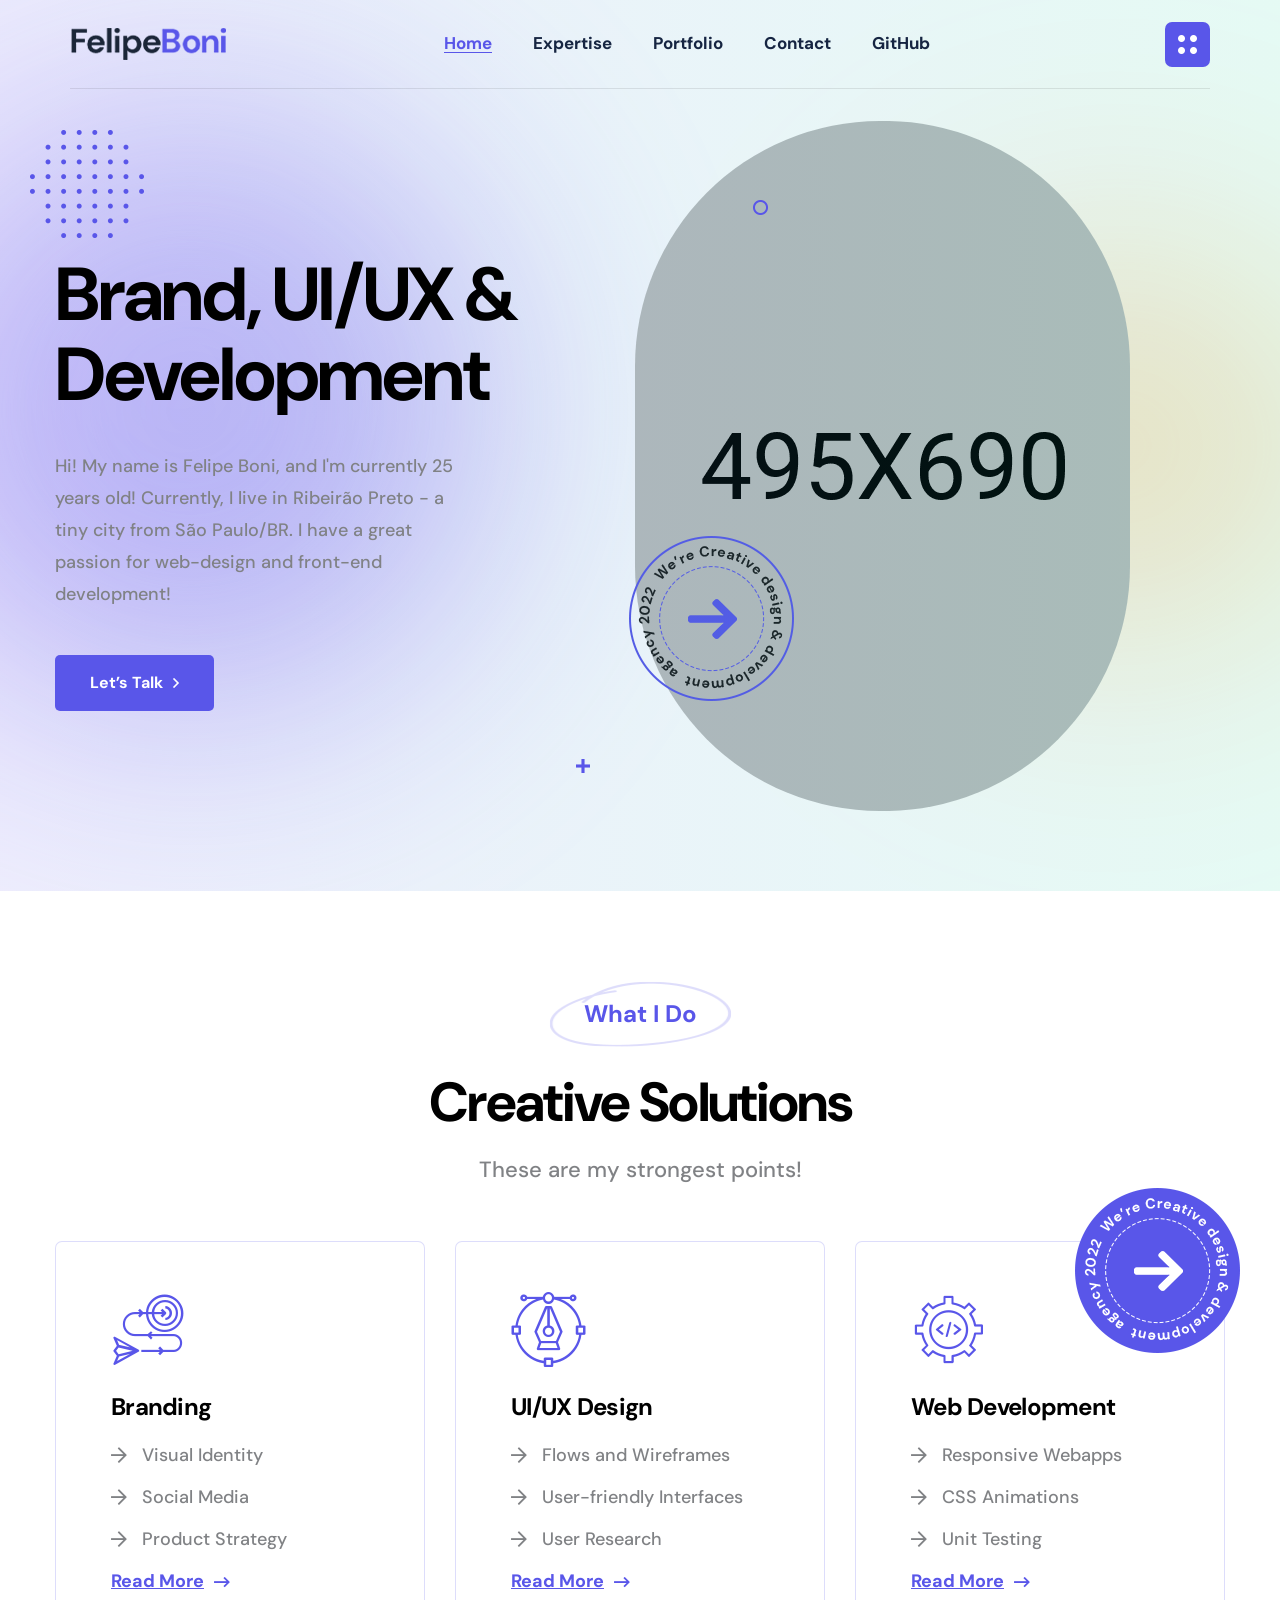
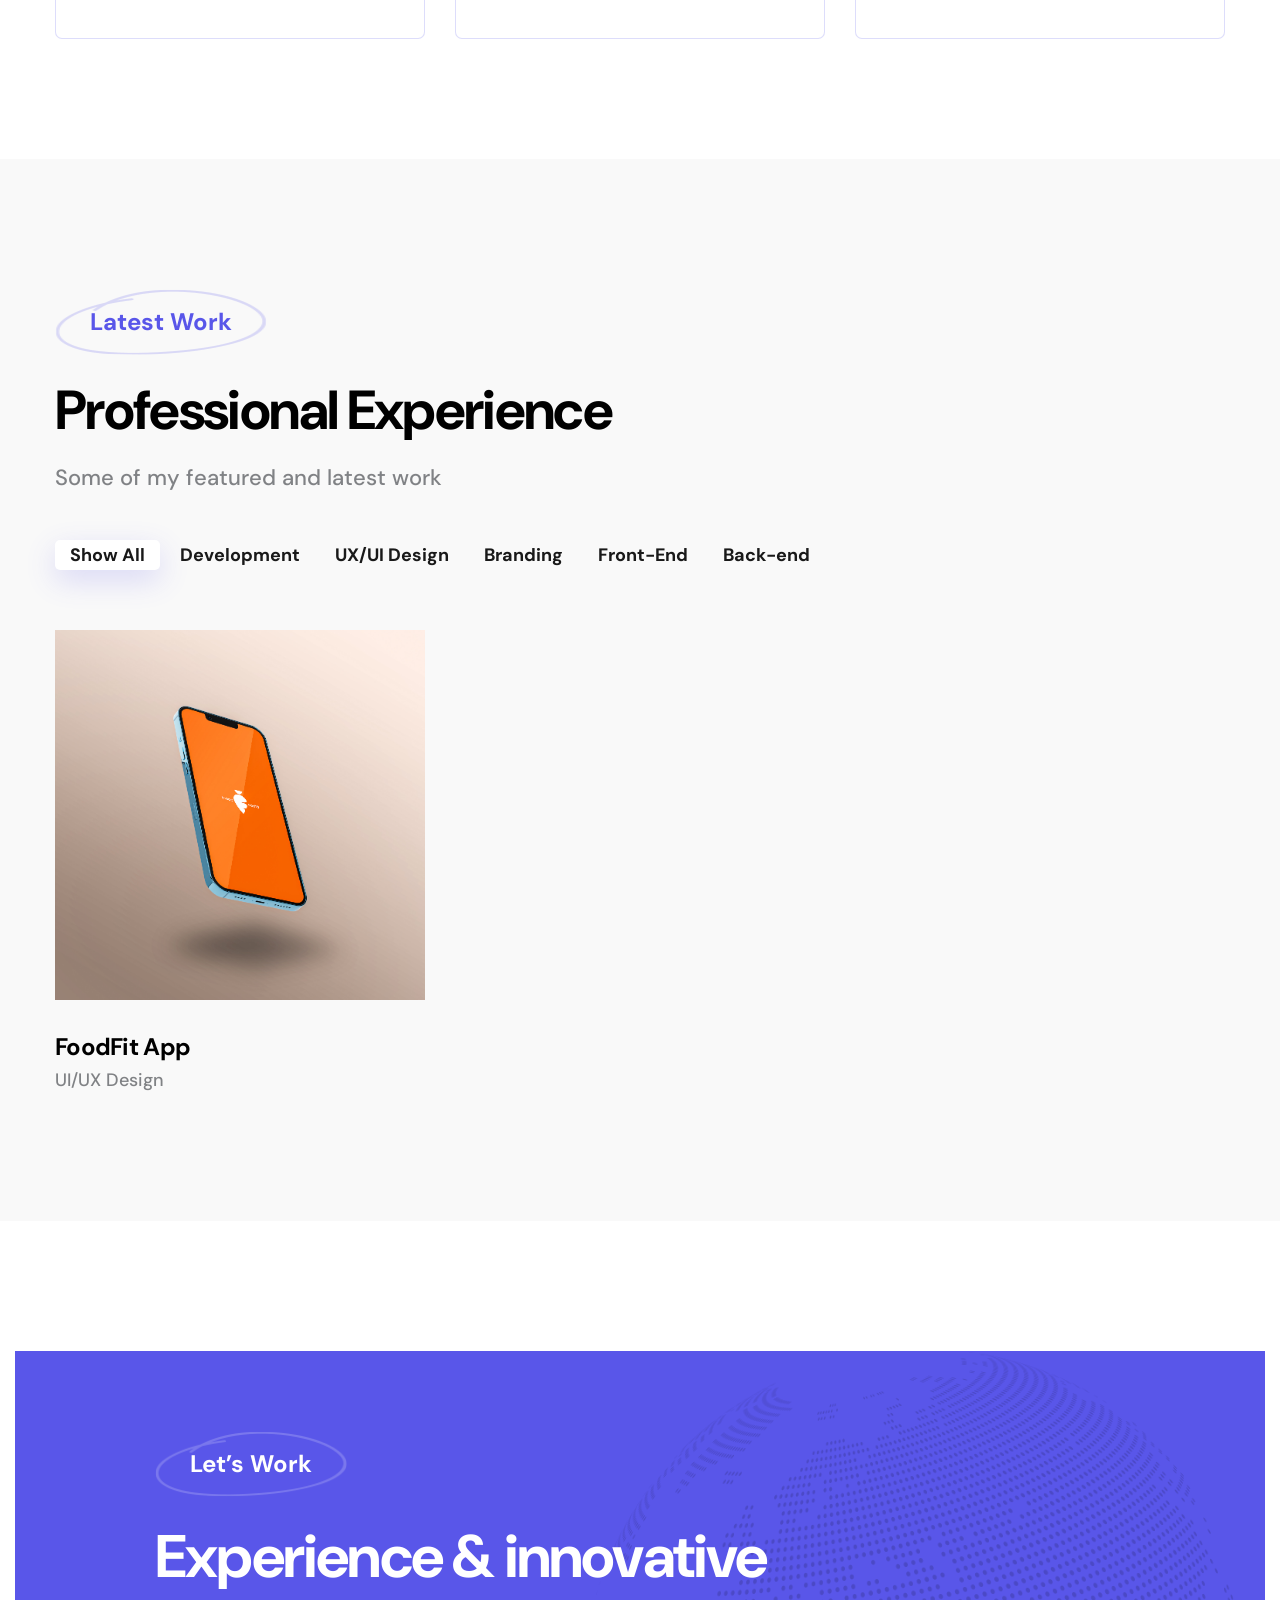
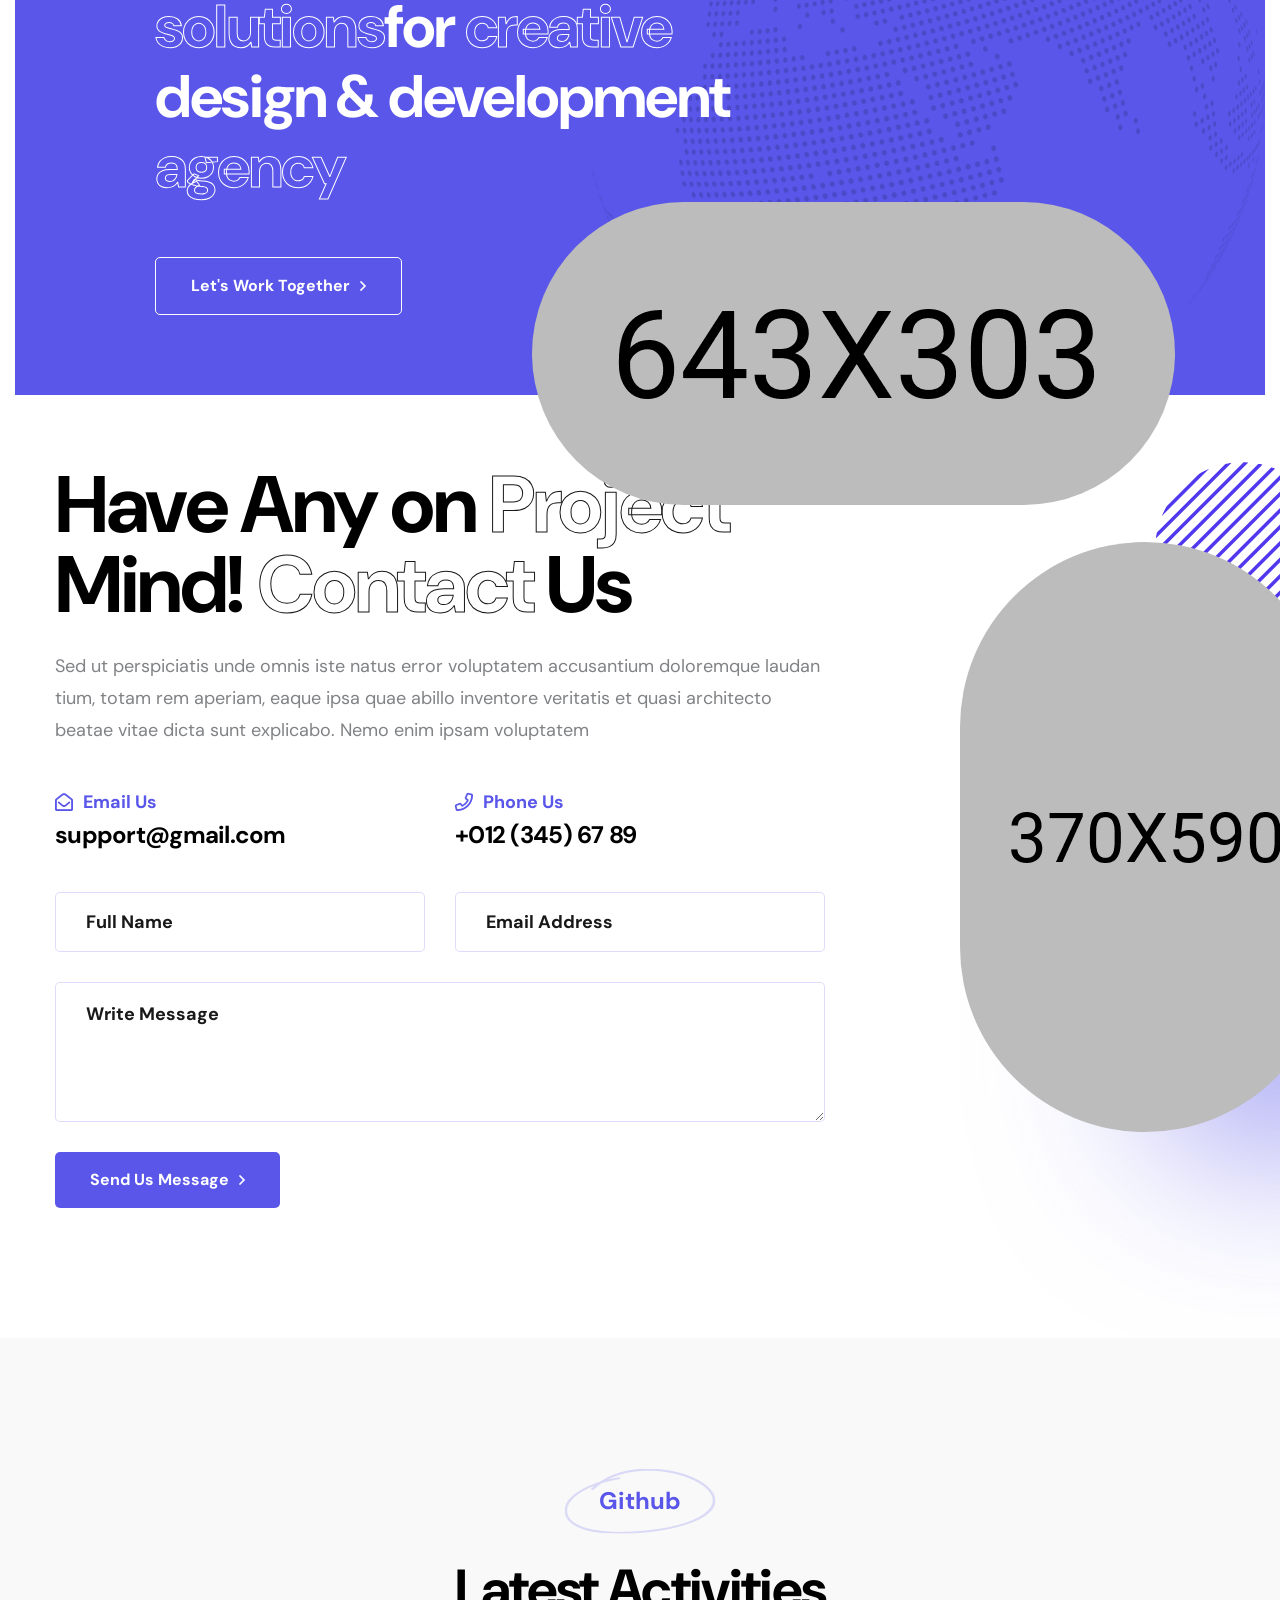
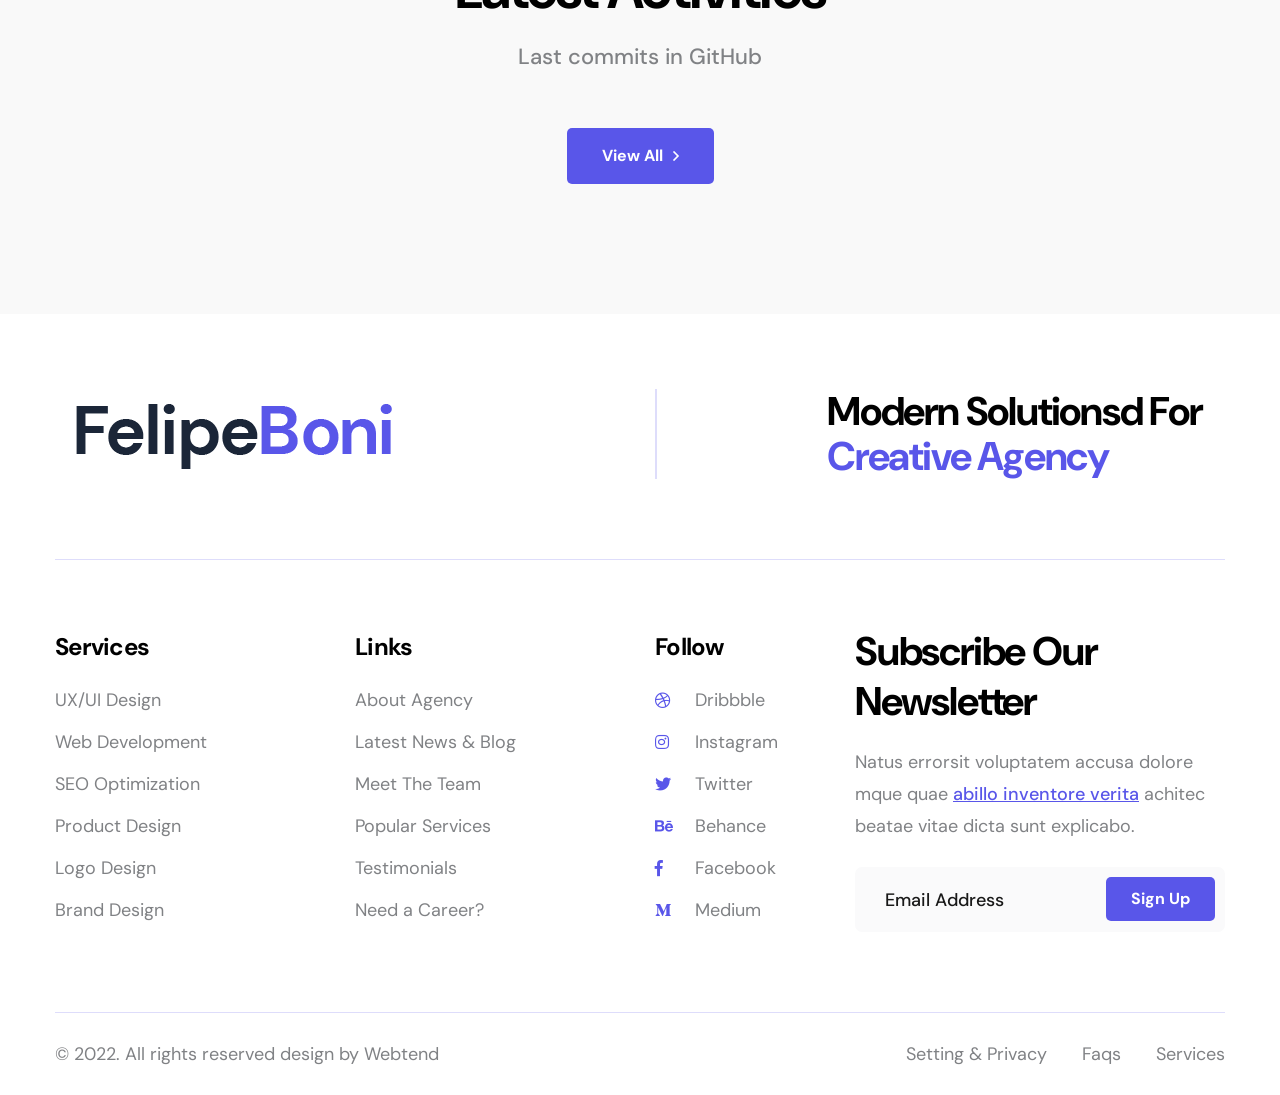
==== index.html @ f485dae2 "initial structure" ====
<!DOCTYPE html>
<html lang="en">
    <head>
        <!--====== Required meta tags ======-->
        <meta charset="utf-8">
        <meta http-equiv="x-ua-compatible" content="ie=edge">
        <meta name="description" content="">
        <meta name="viewport" content="width=device-width, initial-scale=1, shrink-to-fit=no">
        <!--====== Title ======-->
        <title>Felipe Boni - Portfolio</title>
        <!--====== Favicon Icon ======-->
        <link rel="shortcut icon" href="assets/images/favicon.png" type="image/png">
        <!--====== Default css ======-->
        <link rel="stylesheet" href="assets/css/default.css">
        <!--====== Style css ======-->
        <link rel="stylesheet" href="assets/css/style.css">
        <!--====== Responsive css ======-->
        <link rel="stylesheet" href="assets/css/responsive.css">
    </head>
    <body data-spy="scroll" data-target=".main-menu">
        <!--====== Start Preloader ======-->
        <div class="preloader">
            <div class="loader">
                <div class="pre-shadow"></div>
                <div class="pre-box"></div>
            </div>
        </div>
        <!--====== End Preloader ======-->
        <!--====== offcanvas-panel ======-->
        <div class="offcanvas-panel">
            <div class="panel-overlay"></div>
            <div class="offcanvas-panel-inner">
                <div class="panel-logo">
                    <a href="index.html"><img src="assets/images/logo/logo-1.png" alt="Qempo"></a>
                </div>
                <div class="about-us">
                    <h5 class="panel-widget-title">About Us</h5>
                    <p>
                        Lorem, ipsum dolor sit amet consectetur adipisicing elit. Tempore ipsam alias quae cupiditate quas, neque eum magni impedit asperiores.
                    </p>
                </div>
                <div class="contact-us">
                    <h5 class="panel-widget-title">Contact Us</h5>
                    <ul>
                        <li>
                            <i class="fal fa-map-marker-alt"></i>
                            121 King St, Melbourne VIC 3000, Australia.
                        </li>
                        <li>
                            <i class="fal fa-envelope-open"></i>
                            <a href="mailto:hello@barky.com"> hello@barky.com</a>
                            <a href="mailto:info@barky.com">info@barky.com</a>
                        </li>
                        <li>
                            <i class="fal fa-phone"></i>
                            <a href="tel:(312)-895-9800">(312) 895-9800</a>
                            <a href="tel:(312)-895-9888">(312) 895-9888</a>
                        </li>
                    </ul>
                </div>
                <a href="#" class="panel-close"><i class="fal fa-times"></i></a>
            </div>
        </div><!--====== offcanvas-panel ======-->
        <!--====== Start Header Section ======-->
        <header class="theme-header transparent-header">
            <!-- header Navigation -->
            <div class="header-navigation navigation-style-v1">
                <div class="nav-overlay"></div>
                <div class="container-fluid">
                    <div class="primary-menu">
                        <div class="site-branding">
                            <a href="index.html" class="brand-logo"><img src="assets/images/logo/logo-1.png" alt="Site Logo"></a>
                        </div>
                        <div class="nav-menu">
                            <!-- Navbar Close -->
                            <div class="navbar-close"><i class="far fa-times"></i></div>
                            <!-- Nav Search -->
                            <div class="nav-search">
                                <form>
                                    <div class="form_group">
                                        <input type="email" class="form_control" placeholder="Search Here" name="email" required>
                                        <button class="search-btn"><i class="fas fa-search"></i></button>
                                    </div>
                                </form>
                            </div>
                            <!-- Main Menu -->
                            <nav class="main-menu">
                                <ul>
                                    <li class="menu-item"><a href="#home" class="page-scroll active nav-link">Home</a></li>
                                    <li class="menu-item"><a href="#expertise" class="page-scroll nav-link">Expertise</a></li>
                                    <li class="menu-item"><a href="#portfolio" class="page-scroll nav-link">Portfolio</a></li>
                                    <li class="menu-item"><a href="#contact" class="page-scroll nav-link">Contact</a></li>
                                    <li class="menu-item"><a href="#blog" class="page-scroll nav-link">GitHub</a></li>
                                </ul>
                            </nav>
                        </div>
                        <div class="header-right-nav">
                            <ul>
                                <li class="bar-item"><a href="#"><img src="assets/images/dot.png" alt="dot"></a></li>
                                <li class="navbar-toggle-btn">
                                    <div class="navbar-toggler">
                                        <span></span>
                                        <span></span>
                                        <span></span>
                                    </div>
                                </li>
                            </ul>
                        </div>
                    </div>
                </div>
            </div>
        </header><!--====== End Header Section ======-->
        <!--====== Start Hero Section ======-->
        <section class="hero-banner-v1 position-relative" id="home">
            <div class="bg-one"></div>
            <div class="bg-two"></div>
            <div class="hero-img hero-img-one scene"><span data-depth=".5"><img src="assets/images/hero/hero-one-img-1.jpg" class="wow fadeInLeft" alt="hero image"></span></div>
            <div class="hero-img hero-img-two scene"><span data-depth=".2"><img src="assets/images/hero/hero-one-img-2.jpg" class="wow fadeInLeft" alt="hero image"></span></div>
            <div class="hero-img hero-img-three scene"><span data-depth=".3"><img src="assets/images/shape/circle-logo-1.png" class="wow fadeInLeft" alt="hero image"></span></div>
            <div class="shape shape-one scene"><span data-depth="1"><img src="assets/images/shape/shape-1.png" alt="shape"></span></div>
            <div class="shape shape-two scene"><span data-depth="2"><img src="assets/images/shape/shape-2.png" alt="shape"></span></div>
            <div class="shape shape-three scene"><span data-depth="3"><img src="assets/images/shape/shape-3.png" alt="shape"></span></div>
            <div class="container">
                <div class="row">
                    <div class="col-xl-8 col-lg-12">
                        <div class="hero-content">
                            <h1 class="wow fadeInUp" data-wow-delay=".5s">Brand, UI/UX 
                                & Development</h1>
                            <p class="wow fadeInDown" data-wow-delay="1s">Hi! My name is Felipe Boni, and I'm currently <span class="my-birthday">...</span> years old! Currently, I live in Ribeirão Preto - a tiny city from São Paulo/BR. I have a great passion for web-design and front-end development!</p>
                            <a href="contact.html" class="main-btn arrow-btn wow fadeInUp" data-wow-delay=".5s">Let’s Talk</a>
                        </div>
                    </div>
                </div>
            </div>
        </section>
        <!--====== End Hero Section ======-->
        <!--====== Start Service Section ======-->
        <section class="service-area pt-90 pb-80" id="expertise">
            <div class="container">
                <div class="row justify-content-center">
                    <div class="col-lg-8">
                        <div class="section-title text-center mb-55 wow fadeInUp">
                            <span class="sub-title st-one">What I Do</span>
                            <h2>Creative Solutions</h2>
                            <p>These are my strongest points!</p>
                        </div>
                    </div>
                </div>
                <div class="row justify-content-center">
                    <div class="col-lg-4 col-md-6 col-sm-12">
                        <div class="service-item service-style-one mb-40 wow fadeInDown" data-wow-delay=".3s">
                            <div class="icon">
                                <i class="flaticon-strategy"></i>
                            </div>
                            <div class="text">
                                <h3 class="title"><a href="service-details.html">Branding</a></h3>
                                <ul class="list-style-two">
                                    <li>Visual Identity</li>
                                    <li>Social Media</li>
                                    <li>Product Strategy</li>
                                    <a href="service-details.html" class="btn-link">Read More</a>
                                </ul>
                            </div>
                        </div>
                    </div>
                    <div class="col-lg-4 col-md-6 col-sm-12">
                        <div class="service-item service-style-one mb-40 wow fadeInDown" data-wow-delay=".5s">
                            <div class="icon">
                                <i class="flaticon-design"></i>
                            </div>
                            <div class="text">
                                <h3 class="title"><a href="service-details.html">UI/UX Design</a></h3>
                                <ul class="list-style-two">
                                    <li>Flows and Wireframes</li>
                                    <li>User-friendly Interfaces</li>
                                    <li>User Research</li>
                                    <a href="service-details.html" class="btn-link">Read More</a>
                                </ul>
                            </div>
                        </div>
                    </div>
                    <div class="col-lg-4 col-md-6 col-sm-12">
                        <div class="shape shape-one p-absolute" style="position: absolute;right: 0;z-index: 2;top: -53px;"><span class="animate-float-y"><img src="assets/images/shape/circle-logo-2.png" class="circle-logo" alt="circle logo"></span></div>
                        <div class="service-item service-style-one mb-40 wow fadeInDown" data-wow-delay=".7s">
                            <div class="icon">
                                <i class="flaticon-source-code"></i>
                            </div>
                            <div class="text">
                                <h3 class="title"><a href="service-details.html">Web Development</a></h3>
                                <ul class="list-style-two">
                                    <li>Responsive Webapps</li>
                                    <li>CSS Animations</li>
                                    <li>Unit Testing</li>
                                    <a href="service-details.html" class="btn-link">Read More</a>
                                </ul>
                            </div>
                        </div>
                    </div>
                </div>
            </div>
        </section><!--====== End Service Section ======-->
        <!--====== Start Portfolio Section ======-->
        <section class="portfolio-area portfolio-area-v1 light-gray-bg pt-130 pb-70" id="portfolio">
            <div class="container">
                <div class="row">
                    <div class="col-lg-8">
                        <div class="section-title mb-45 wow fadeInUp">
                            <span class="sub-title st-one">Latest Work</span>
                            <h2>Professional Experience</h2>
                            <p>Some of my featured and latest work</p>
                        </div>
                    </div>
                </div>
                <div class="row">
                    <div class="col-lg-12">
                        <div class="portfolio-filter-button mb-50 wow fadeInLeft">
                            <ul class="filter-btn mb-20">
                                <li data-filter="*" class="active">Show All</li>
                                <li data-filter=".cat-1">Development</li>
                                <li data-filter=".cat-2">UX/UI Design</li>
                                <li data-filter=".cat-3">Branding</li>
                                <li data-filter=".cat-4">Front-End</li>
                                <li data-filter=".cat-5">Back-end</li>
                            </ul>
                        </div>
                    </div>
                </div>
                <div class="row portfolio-grid">
                    <div class="col-lg-4 col-md-6 col-sm-12 cat-1 portfolio-column cat-1 cat-2 cat-4">
                        <div class="portfolio-item portfolio-style-one mb-55 wow fadeInUp" data-wow-delay=".1s">
                            <div class="img-holder">
                                <img src="assets/images/portfolio/foodfit.jpg" alt="Img">
                                <a href="assets/images/portfolio/foodfit.jpg" class="portfolio-hover img-popup">
                                    <div class="hover-content">
                                        <i class="far fa-plus"></i>
                                    </div>
                                </a>
                            </div>
                            <div class="text">
                                <h3 class="title"><a href="/pages/projects/foodfit.html">FoodFit App</a></h3>
                                <a href="pages/projects/foodfit.html" class="cat-link">UI/UX Design</a>
                            </div>
                        </div>
                    </div>
                </div>
            </div>
        </section><!--====== End Portfolio Section ======-->
        <!--====== Start CTA Section ======-->
        <section class="cta-area cta-area-v1 pt-130">
            <div class="container-1450">
                <div class="cta-wrapper dark-blue-bg">
                    <div class="cta-img wow fadeInDown "><img src="assets/images/cta/img-1.jpg" alt=""></div>
                    <div class="row">
                        <div class="col-xl-8 col-lg-12">
                            <div class="text-wrapper wow fadeInUp">
                                <div class="section-title section-title-white mb-55">
                                    <span class="sub-title st-one">Let’s Work</span>
                                    <h2>Experience & innovative <span class="fill-text">solutions</span>for <span class="fill-text">creative</span> design & development <span class="fill-text">agency</span></h2>
                                </div>
                                <a href="contact.html" class="main-btn bordered-btn btn-white arrow-btn">Let's Work Together</a>
                            </div>
                        </div>
                    </div>
                </div>
            </div>
        </section>
        <!--====== End CTA Section ======-->
        <!--====== Start Contact Section ======-->
        <section class="contact-area contact-area-v1 pt-70 pb-80" id="contact">
            <div class="container">
                <div class="row align-items-center">
                    <div class="col-lg-8">
                        <div class="text-wrapper mb-50 wow fadeInLeft">
                            <h2>Have Any on <span class="fill-text">Project</span>
                                Mind! <span class="fill-text">Contact</span> Us</h2>
                            <p>Sed ut perspiciatis unde omnis iste natus error voluptatem accusantium doloremque laudan
                                tium, totam rem aperiam, eaque ipsa quae abillo <span>inventore veritatis</span> et quasi architecto beatae vitae dicta sunt explicabo. Nemo enim ipsam voluptatem</p>
                            <div class="row">
                                <div class="col-md-6 col-sm-12">
                                    <div class="information-style-one mb-40">
                                        <div class="icon">
                                            <span><i class="far fa-envelope-open"></i>Email Us</span>
                                        </div>
                                        <div class="info">
                                            <h4><a href="mailto:support@gmail.com">support@gmail.com</a></h4>
                                        </div>
                                    </div>
                                </div>
                                <div class="col-md-6 col-sm-12">
                                    <div class="information-style-one mb-40">
                                        <div class="icon">
                                            <span><i class="far fa-phone"></i>Phone Us</span>
                                        </div>
                                        <div class="info">
                                            <h4><a href="tel:+0123456789">+012 (345) 67 89</a></h4>
                                        </div>
                                    </div>
                                </div>
                            </div>
                            <div class="contact-form">
                                <form>
                                    <div class="row">
                                        <div class="col-lg-6">
                                            <div class="form_group">
                                                <input type="text" class="form_control" placeholder="Full Name" name="name" required>
                                            </div>
                                        </div>
                                        <div class="col-lg-6">
                                            <div class="form_group">
                                                <input type="email" class="form_control" placeholder="Email Address" name="email" required>
                                            </div>
                                        </div>
                                        <div class="col-lg-12">
                                            <div class="form_group">
                                                <textarea class="form_control" placeholder="Write Message" name="message"></textarea>
                                            </div>
                                        </div>
                                        <div class="col-lg-12">
                                            <div class="form_group">
                                                <button class="main-btn arrow-btn">Send Us Message</button>
                                            </div>
                                        </div>
                                    </div>
                                </form>
                            </div>
                        </div>
                    </div>
                    <div class="col-lg-4">
                        <div class="img-holder mb-50 wow fadeInRight">
                            <div class="shape shape-icon-one scene"><span data-depth="1"><img src="assets/images/shape/shape-4.png" alt=""></span></div>
                            <div class="shape shape-icon-two"><span></span></div>
                            <img src="assets/images/contact/contact-1.jpg" alt="Contact Image">
                        </div>
                    </div>
                </div>
            </div>
        </section>
        <!--====== End Contact Section ======-->
        <!--====== Start Blog Section ======-->
        <section class="blog-area blog-area-v1 light-gray-bg pt-130 pb-130" id="blog">
            <div class="container">
                <div class="row justify-content-center">
                    <div class="col-lg-6">
                        <div class="section-title text-center mb-55 wow fadeInUp" data-wow-delay=".2s">
                            <span class="sub-title st-one">Github</span>
                            <h2>Latest Activities</h2>
                            <p>Last commits in GitHub</p>
                        </div>
                    </div>
                </div>
                <div class="row github">

                </div>
                <div class="row">
                    <div class="col-lg-12">
                        <div class="button-box text-center wow fadeInUp">
                            <a href="blogs.html" class="main-btn arrow-btn">View All</a>
                        </div>
                    </div>
                </div>
            </div>
        </section>
        <!--====== End Blog Section ======-->
        <!--====== Start Footer ======-->
        <footer class="footer-area">
            <div class="container">
                <div class="footer-top pt-75 pb-40">
                    <div class="row align-items-center">
                        <div class="col-md-6">
                            <div class="footer-logo mb-40 wow fadeInLeft">
                                <img src="assets/images/logo/footer-logo-1.png" alt="Brand Logo">
                            </div>
                        </div>
                        <div class="col-md-6">
                            <div class="text-wrapper mb-40 wow fadeInRight">
                                <h3>Modern Solutionsd For 
                                    <span class="blue-dark">Creative Agency</span></h3>
                            </div>
                        </div>
                    </div>
                </div>
                <div class="footer-widget pt-70 pb-40">
                    <div class="row">
                        <div class="col-lg-3 col-md-6 col-sm-12">
                            <div class="widget footer-nav-widget mb-40 wow fadeInUp" data-wow-delay=".15s">
                                <h4 class="widget-title">Services</h4>
                                <ul class="widget-nav">
                                    <li><a href="services.html">UX/UI Design</a></li>
                                    <li><a href="services.html">Web Development</a></li>
                                    <li><a href="services.html">SEO Optimization</a></li>
                                    <li><a href="services.html">Product Design</a></li>
                                    <li><a href="services.html">Logo Design</a></li>
                                    <li><a href="services.html">Brand Design</a></li>
                                </ul>
                            </div>
                        </div>
                        <div class="col-lg-3 col-md-6 col-sm-12">
                            <div class="widget footer-nav-widget mb-40 wow fadeInUp" data-wow-delay=".20s">
                                <h4 class="widget-title">Links</h4>
                                <ul class="widget-nav">
                                    <li><a href="services.html">About Agency</a></li>
                                    <li><a href="services.html">Latest News & Blog</a></li>
                                    <li><a href="services.html">Meet The Team</a></li>
                                    <li><a href="services.html">Popular Services</a></li>
                                    <li><a href="services.html">Testimonials</a></li>
                                    <li><a href="services.html">Need a Career?</a></li>
                                </ul>
                            </div>
                        </div>
                        <div class="col-lg-2 col-md-6 col-sm-12">
                            <div class="widget social-widget mb-40 wow fadeInUp" data-wow-delay=".25s">
                                <h4 class="widget-title">Follow</h4>
                                <ul class="social-nav">
                                    <li><a href="#"><i class="fab fa-dribbble"></i>Dribbble</a></li>
                                    <li><a href="#"><i class="fab fa-instagram"></i>Instagram</a></li>
                                    <li><a href="#"><i class="fab fa-twitter"></i>Twitter</a></li>
                                    <li><a href="#"><i class="fab fa-behance"></i>Behance</a></li>
                                    <li><a href="#"><i class="fab fa-facebook-f"></i>Facebook</a></li>
                                    <li><a href="#"><i class="fab fa-medium-m"></i>Medium</a></li>
                                </ul>
                            </div>
                        </div>
                        <div class="col-lg-4 col-md-6 col-sm-12">
                            <div class="widget newsletter-widget mb-40 wow fadeInUp" data-wow-delay=".30s">
                                <div class="newsletter-content">
                                    <h3>Subscribe Our 
                                        Newsletter</h3>
                                    <p>Natus errorsit voluptatem accusa dolore
                                        mque quae <a href="#">abillo inventore verita</a> achitec 
                                        beatae vitae dicta sunt explicabo.</p>
                                    <form>
                                        <div class="form_group">
                                            <input type="email" class="form_control" placeholder="Email Address" name="email" required>
                                            <button class="main-btn">Sign Up</button>
                                        </div>
                                    </form>
                                </div>
                            </div>
                        </div>
                    </div>
                </div>
                <div class="footer-copyright">
                    <div class="row">
                        <div class="col-lg-6">
                            <div class="copyright-text">
                                <p>&copy; 2022. All rights reserved design by Webtend</p>
                            </div>
                        </div>
                        <div class="col-lg-6">
                            <div class="footer-nav float-lg-right">
                                <ul>
                                    <li><a href="service-details.html">Setting & Privacy </a></li>
                                    <li><a href="service-details.html">Faqs</a></li>
                                    <li><a href="service-details.html">Services</a></li>
                                </ul>
                            </div>
                        </div>
                    </div>
                </div>
            </div>
        </footer><!--====== End Footer ======-->
        <!--====== back-to-top ======-->
        <a href="#" class="back-to-top" ><i class="far fa-angle-up"></i></a>
        <!--====== Jquery js ======-->
        <script src="assets/vendor/jquery-3.6.0.min.js"></script>
        <!--====== Bootstrap js ======-->
        <script src="assets/vendor/popper/popper.min.js"></script>
        <!--====== Bootstrap js ======-->
        <script src="assets/vendor/bootstrap/js/bootstrap.min.js"></script>
        <!--====== Slick js ======-->
        <script src="assets/vendor/slick/slick.min.js"></script>
        <!--====== Magnific js ======-->
        <script src="assets/vendor/magnific-popup/dist/jquery.magnific-popup.min.js"></script>
        <!--====== Isotope js ======-->
        <script src="assets/vendor/isotope.min.js"></script>
        <!--====== Imagesloaded js ======-->
        <script src="assets/vendor/imagesloaded.min.js"></script>
        <!--====== Counterup js ======-->
        <script src="assets/vendor/jquery.counterup.min.js"></script>
        <!--====== Waypoints js ======-->
        <script src="assets/vendor/jquery.waypoints.js"></script>
        <!--====== Nice-select js ======-->
        <script src="assets/vendor/nice-select/js/jquery.nice-select.min.js"></script>
        <!--====== WOW js ======-->
        <script src="assets/vendor/wow.min.js"></script>
        <!--====== Parallax js ======-->
        <script src="assets/vendor/parallax.min.js"></script>
        <!--====== Moment js ======-->
        <script src="assets/vendor/moment.js"></script>
        <!--====== Main js ======-->
        <script src="assets/js/theme.js"></script>
    </body>
</html>
---- assets/css/default.css ----
/*---------------------------------------
    - Margin & Padding
-----------------------------------------*/
/*-- Margin Top --*/
.mt-5 {
  margin-top: 5px; }

.mt-10 {
  margin-top: 10px; }

.mt-15 {
  margin-top: 15px; }

.mt-20 {
  margin-top: 20px; }

.mt-25 {
  margin-top: 25px; }

.mt-30 {
  margin-top: 30px; }

.mt-35 {
  margin-top: 35px; }

.mt-40 {
  margin-top: 40px; }

.mt-45 {
  margin-top: 45px; }

.mt-50 {
  margin-top: 50px; }

.mt-55 {
  margin-top: 55px; }

.mt-60 {
  margin-top: 60px; }

.mt-65 {
  margin-top: 65px; }

.mt-70 {
  margin-top: 70px; }

.mt-75 {
  margin-top: 75px; }

.mt-80 {
  margin-top: 80px; }

.mt-85 {
  margin-top: 85px; }

.mt-90 {
  margin-top: 90px; }

.mt-95 {
  margin-top: 95px; }

.mt-100 {
  margin-top: 100px; }

.mt-105 {
  margin-top: 105px; }

.mt-110 {
  margin-top: 110px; }

.mt-115 {
  margin-top: 115px; }

.mt-120 {
  margin-top: 120px; }

.mt-125 {
  margin-top: 125px; }

.mt-130 {
  margin-top: 130px; }

.mt-135 {
  margin-top: 135px; }

.mt-140 {
  margin-top: 140px; }

.mt-145 {
  margin-top: 145px; }

.mt-150 {
  margin-top: 150px; }

.mt-155 {
  margin-top: 155px; }

.mt-160 {
  margin-top: 160px; }

.mt-165 {
  margin-top: 165px; }

.mt-170 {
  margin-top: 170px; }

.mt-175 {
  margin-top: 175px; }

.mt-180 {
  margin-top: 180px; }

.mt-185 {
  margin-top: 185px; }

.mt-190 {
  margin-top: 190px; }

.mt-195 {
  margin-top: 195px; }

.mt-200 {
  margin-top: 200px; }

.mt-205{
  margin-top: 205px;
}
.mt-210{
  margin-top: 210px;
}
.mt-215{
  margin-top: 215px;
}
.mt-220{
  margin-top: 220px;
}
.mt-225{
  margin-top: 225px;
}
.mt-230{
  margin-top: 230px;
}
.mt-235{
  margin-top: 235px;
}
.mt-240{
  margin-top: 240px;
}
.mt-245{
  margin-top: 245px;
}
.mt-250{
  margin-top: 250px;
}
.mt-255{
  margin-top: 255px;
}
.mt-260{
  margin-top: 260px;
}
.mt-265{
  margin-top: 265px;
}
.mt-270{
  margin-top: 270px;
}
.mt-275{
  margin-top: 275px;
}
.mt-280{
  margin-top: 280px;
}
.mt-285{
  margin-top: 285px;
}
.mt-290{
  margin-top: 290px;
}
.mt-295{
  margin-top: 295px;
}
.mt-300{
  margin-top: 300px;
}
/*-- Margin Bottom --*/
.mb-5 {
  margin-bottom: 5px; }

.mb-10 {
  margin-bottom: 10px; }

.mb-15 {
  margin-bottom: 15px; }

.mb-20 {
  margin-bottom: 20px; }

.mb-25 {
  margin-bottom: 25px; }

.mb-30 {
  margin-bottom: 30px; }

.mb-35 {
  margin-bottom: 35px; }

.mb-40 {
  margin-bottom: 40px; }

.mb-45 {
  margin-bottom: 45px; }

.mb-50 {
  margin-bottom: 50px; }

.mb-55 {
  margin-bottom: 55px; }

.mb-60 {
  margin-bottom: 60px; }

.mb-65 {
  margin-bottom: 65px; }

.mb-70 {
  margin-bottom: 70px; }

.mb-75 {
  margin-bottom: 75px; }

.mb-80 {
  margin-bottom: 80px; }

.mb-85 {
  margin-bottom: 85px; }

.mb-90 {
  margin-bottom: 90px; }

.mb-95 {
  margin-bottom: 95px; }

.mb-100 {
  margin-bottom: 100px; }

.mb-105 {
  margin-bottom: 105px; }

.mb-110 {
  margin-bottom: 110px; }

.mb-115 {
  margin-bottom: 115px; }

.mb-120 {
  margin-bottom: 120px; }

.mb-125 {
  margin-bottom: 125px; }

.mb-130 {
  margin-bottom: 130px; }

.mb-135 {
  margin-bottom: 135px; }

.mb-140 {
  margin-bottom: 140px; }

.mb-145 {
  margin-bottom: 145px; }

.mb-150 {
  margin-bottom: 150px; }

.mb-155 {
  margin-bottom: 155px; }

.mb-160 {
  margin-bottom: 160px; }

.mb-165 {
  margin-bottom: 165px; }

.mb-170 {
  margin-bottom: 170px; }

.mb-175 {
  margin-bottom: 175px; }

.mb-180 {
  margin-bottom: 180px; }

.mb-185 {
  margin-bottom: 185px; }

.mb-190 {
  margin-bottom: 190px; }

.mb-195 {
  margin-bottom: 195px; }

.mb-200 {
  margin-bottom: 200px; }

.mb-205 {
  margin-bottom: 205px; }

.mb-210 {
  margin-bottom: 210px; }

.mb-215 {
  margin-bottom: 215px; }

.mb-220 {
  margin-bottom: 220px; }

.mb-225 {
  margin-bottom: 225px; }

.mb-230 {
  margin-bottom: 230px; }

.mb-235 {
  margin-bottom: 235px; }

.mb-240 {
  margin-bottom: 240px; }

.mb-245 {
  margin-bottom: 245px; }

.mb-250 {
  margin-bottom: 250px; }

.mb-255 {
  margin-bottom: 255px; }

.mb-260 {
  margin-bottom: 260px; }

.mb-265 {
  margin-bottom: 265px; }

.mb-270 {
  margin-bottom: 270px; }

.mb-275 {
  margin-bottom: 275px; }

.mb-280 {
  margin-bottom: 280px; }

.mb-285 {
  margin-bottom: 285px; }

.mb-290 {
  margin-bottom: 290px; }

.mb-295 {
  margin-bottom: 295px; }

.mb-300 {
  margin-bottom: 300px; }

/*-- Margin Left --*/
.ml-5 {
  margin-left: 5px; }

.ml-10 {
  margin-left: 10px; }

.ml-15 {
  margin-left: 15px; }

.ml-20 {
  margin-left: 20px; }

.ml-25 {
  margin-left: 25px; }

.ml-30 {
  margin-left: 30px; }

.ml-35 {
  margin-left: 35px; }

.ml-40 {
  margin-left: 40px; }

.ml-45 {
  margin-left: 45px; }

.ml-50 {
  margin-left: 50px; }

.ml-55 {
  margin-left: 55px; }

.ml-60 {
  margin-left: 60px; }

.ml-65 {
  margin-left: 65px; }

.ml-70 {
  margin-left: 70px; }

.ml-75 {
  margin-left: 75px; }

.ml-80 {
  margin-left: 80px; }

.ml-85 {
  margin-left: 85px; }

.ml-90 {
  margin-left: 90px; }

.ml-95 {
  margin-left: 95px; }

.ml-100 {
  margin-left: 100px; }

.ml-105 {
  margin-left: 105px; }

.ml-110 {
  margin-left: 110px; }

.ml-115 {
  margin-left: 115px; }

.ml-120 {
  margin-left: 120px; }

.ml-125 {
  margin-left: 125px; }

.ml-130 {
  margin-left: 130px; }

.ml-135 {
  margin-left: 135px; }

.ml-140 {
  margin-left: 140px; }

.ml-145 {
  margin-left: 145px; }

.ml-150 {
  margin-left: 150px; }

.ml-155 {
  margin-left: 155px; }

.ml-160 {
  margin-left: 160px; }

.ml-165 {
  margin-left: 165px; }

.ml-170 {
  margin-left: 170px; }

.ml-175 {
  margin-left: 175px; }

.ml-180 {
  margin-left: 180px; }

.ml-185 {
  margin-left: 185px; }

.ml-190 {
  margin-left: 190px; }

.ml-195 {
  margin-left: 195px; }

.ml-200 {
  margin-left: 200px; }

.ml-205{
  margin-left: 205px;
}
.ml-210{
  margin-left: 210px;
}
.ml-215{
  margin-left: 215px;
}
.ml-220{
  margin-left: 220px;
}
.ml-225{
  margin-left: 225px;
}
.ml-230{
  margin-left: 230px;
}
.ml-235{
  margin-left: 235px;
}
.ml-240{
  margin-left: 240px;
}
.ml-245{
  margin-left: 245px;
}
.ml-250{
  margin-left: 250px;
}
.ml-255{
  margin-left: 255px;
}
.ml-260{
  margin-left: 260px;
}
.ml-265{
  margin-left: 265px;
}
.ml-270{
  margin-left: 270px;
}
.ml-275{
  margin-left: 275px;
}
.ml-280{
  margin-left: 280px;
}
.ml-285{
  margin-left: 285px;
}
.ml-290{
  margin-left: 290px;
}
.ml-295{
  margin-left: 295px;
}
.ml-300{
  margin-left: 300px;
}
/*-- Margin Right --*/
.mr-5 {
  margin-right: 5px; }

.mr-10 {
  margin-right: 10px; }

.mr-15 {
  margin-right: 15px; }

.mr-20 {
  margin-right: 20px; }

.mr-25 {
  margin-right: 25px; }

.mr-30 {
  margin-right: 30px; }

.mr-35 {
  margin-right: 35px; }

.mr-40 {
  margin-right: 40px; }

.mr-45 {
  margin-right: 45px; }

.mr-50 {
  margin-right: 50px; }

.mr-55 {
  margin-right: 55px; }

.mr-60 {
  margin-right: 60px; }

.mr-65 {
  margin-right: 65px; }

.mr-70 {
  margin-right: 70px; }

.mr-75 {
  margin-right: 75px; }

.mr-80 {
  margin-right: 80px; }

.mr-85 {
  margin-right: 85px; }

.mr-90 {
  margin-right: 90px; }

.mr-95 {
  margin-right: 95px; }

.mr-100 {
  margin-right: 100px; }

.mr-105 {
  margin-right: 105px; }

.mr-110 {
  margin-right: 110px; }

.mr-115 {
  margin-right: 115px; }

.mr-120 {
  margin-right: 120px; }

.mr-125 {
  margin-right: 125px; }

.mr-130 {
  margin-right: 130px; }

.mr-135 {
  margin-right: 135px; }

.mr-140 {
  margin-right: 140px; }

.mr-145 {
  margin-right: 145px; }

.mr-150 {
  margin-right: 150px; }

.mr-155 {
  margin-right: 155px; }

.mr-160 {
  margin-right: 160px; }

.mr-165 {
  margin-right: 165px; }

.mr-170 {
  margin-right: 170px; }

.mr-175 {
  margin-right: 175px; }

.mr-180 {
  margin-right: 180px; }

.mr-185 {
  margin-right: 185px; }

.mr-190 {
  margin-right: 190px; }

.mr-195 {
  margin-right: 195px; }

.mr-200 {
  margin-right: 200px; }

.mr-205{
  margin-right: 205px;
}
.mr-210{
  margin-right: 210px;
}
.mr-215{
  margin-right: 215px;
}
.mr-220{
  margin-right: 220px;
}
.mr-225{
  margin-right: 225px;
}
.mr-230{
  margin-right: 230px;
}
.mr-235{
  margin-right: 235px;
}
.mr-240{
  margin-right: 240px;
}
.mr-245{
  margin-right: 245px;
}
.mr-250{
  margin-right: 250px;
}
.mr-255{
  margin-right: 255px;
}
.mr-260{
  margin-right: 260px;
}
.mr-265{
  margin-right: 265px;
}
.mr-270{
  margin-right: 270px;
}
.mr-275{
  margin-right: 275px;
}
.mr-280{
  margin-right: 280px;
}
.mr-285{
  margin-right: 285px;
}
.mr-290{
  margin-right: 290px;
}
.mr-295{
  margin-right: 295px;
}
.mr-300{
  margin-right: 300px;
}
/*-- Padding Top --*/
.pt-5 {
  padding-top: 5px; }

.pt-10 {
  padding-top: 10px; }

.pt-15 {
  padding-top: 15px; }

.pt-20 {
  padding-top: 20px; }

.pt-25 {
  padding-top: 25px; }

.pt-30 {
  padding-top: 30px; }

.pt-35 {
  padding-top: 35px; }

.pt-40 {
  padding-top: 40px; }

.pt-45 {
  padding-top: 45px; }

.pt-50 {
  padding-top: 50px; }

.pt-55 {
  padding-top: 55px; }

.pt-60 {
  padding-top: 60px; }

.pt-65 {
  padding-top: 65px; }

.pt-70 {
  padding-top: 70px; }

.pt-75 {
  padding-top: 75px; }

.pt-80 {
  padding-top: 80px; }

.pt-85 {
  padding-top: 85px; }

.pt-90 {
  padding-top: 90px; }

.pt-95 {
  padding-top: 95px; }

.pt-100 {
  padding-top: 100px; }

.pt-105 {
  padding-top: 105px; }

.pt-110 {
  padding-top: 110px; }

.pt-115 {
  padding-top: 115px; }

.pt-120 {
  padding-top: 120px; }

.pt-125 {
  padding-top: 125px; }

.pt-130 {
  padding-top: 130px; }

.pt-135 {
  padding-top: 135px; }

.pt-140 {
  padding-top: 140px; }

.pt-145 {
  padding-top: 145px; }

.pt-150 {
  padding-top: 150px; }

.pt-155 {
  padding-top: 155px; }

.pt-160 {
  padding-top: 160px; }

.pt-165 {
  padding-top: 165px; }

.pt-170 {
  padding-top: 170px; }

.pt-175 {
  padding-top: 175px; }

.pt-180 {
  padding-top: 180px; }

.pt-185 {
  padding-top: 185px; }

.pt-190 {
  padding-top: 190px; }

.pt-195 {
  padding-top: 195px; }

.pt-200 {
  padding-top: 200px; }

.pt-205 {
  padding-top: 205px; }

.pt-210 {
  padding-top: 210px; }

.pt-215 {
  padding-top: 215px; }

.pt-220 {
  padding-top: 220px; }

.pt-225 {
  padding-top: 225px; }

.pt-230 {
  padding-top: 230px; }

.pt-235 {
  padding-top: 235px; }

.pt-240 {
  padding-top: 240px; }

.pt-245 {
  padding-top: 245px; }

.pt-250 {
  padding-top: 250px; }

.pt-255 {
  padding-top: 255px; }

.pt-260 {
  padding-top: 260px; }

.pt-265 {
  padding-top: 265px; }

.pt-270 {
  padding-top: 270px; }

.pt-275 {
  padding-top: 275px; }

.pt-280 {
  padding-top: 280px; }

.pt-285 {
  padding-top: 285px; }

.pt-290 {
  padding-top: 290px; }

.pt-295 {
  padding-top: 295px; }

.pt-300 {
  padding-top: 300px; }

/*-- Padding Bottom --*/
.pb-5 {
  padding-bottom: 5px; }

.pb-10 {
  padding-bottom: 10px; }

.pb-15 {
  padding-bottom: 15px; }

.pb-20 {
  padding-bottom: 20px; }

.pb-25 {
  padding-bottom: 25px; }

.pb-30 {
  padding-bottom: 30px; }

.pb-35 {
  padding-bottom: 35px; }

.pb-40 {
  padding-bottom: 40px; }

.pb-45 {
  padding-bottom: 45px; }

.pb-50 {
  padding-bottom: 50px; }

.pb-55 {
  padding-bottom: 55px; }

.pb-60 {
  padding-bottom: 60px; }

.pb-65 {
  padding-bottom: 65px; }

.pb-70 {
  padding-bottom: 70px; }

.pb-75 {
  padding-bottom: 75px; }

.pb-80 {
  padding-bottom: 80px; }

.pb-85 {
  padding-bottom: 85px; }

.pb-90 {
  padding-bottom: 90px; }

.pb-95 {
  padding-bottom: 95px; }

.pb-100 {
  padding-bottom: 100px; }

.pb-105 {
  padding-bottom: 105px; }

.pb-110 {
  padding-bottom: 110px; }

.pb-115 {
  padding-bottom: 115px; }

.pb-120 {
  padding-bottom: 120px; }

.pb-125 {
  padding-bottom: 125px; }

.pb-130 {
  padding-bottom: 130px; }

.pb-135 {
  padding-bottom: 135px; }

.pb-140 {
  padding-bottom: 140px; }

.pb-145 {
  padding-bottom: 145px; }

.pb-150 {
  padding-bottom: 150px; }

.pb-155 {
  padding-bottom: 155px; }

.pb-160 {
  padding-bottom: 160px; }

.pb-165 {
  padding-bottom: 165px; }

.pb-170 {
  padding-bottom: 170px; }

.pb-175 {
  padding-bottom: 175px; }

.pb-180 {
  padding-bottom: 180px; }

.pb-185 {
  padding-bottom: 185px; }

.pb-190 {
  padding-bottom: 190px; }

.pb-195 {
  padding-bottom: 195px; }

.pb-200 {
  padding-bottom: 200px; }

.pb-205 {
  padding-bottom: 205px; }

.pb-210 {
  padding-bottom: 210px; }

.pb-215 {
  padding-bottom: 215px; }

.pb-220 {
  padding-bottom: 220px; }

.pb-225 {
  padding-bottom: 225px; }

.pb-230 {
  padding-bottom: 230px; }

.pb-235 {
  padding-bottom: 235px; }

.pb-240 {
  padding-bottom: 240px; }

.pb-245 {
  padding-bottom: 245px; }

.pb-250 {
  padding-bottom: 250px; }

.pb-255 {
  padding-bottom: 255px; }

.pb-260 {
  padding-bottom: 260px; }

.pb-265 {
  padding-bottom: 265px; }

.pb-270 {
  padding-bottom: 270px; }

.pb-275 {
  padding-bottom: 275px; }

.pb-280 {
  padding-bottom: 280px; }

.pb-285 {
  padding-bottom: 285px; }

.pb-290 {
  padding-bottom: 290px; }

.pb-295 {
  padding-bottom: 295px; }

.pb-300 {
  padding-bottom: 300px; }

/*-- Padding Left --*/
.pl-5 {
  padding-left: 5px; }

.pl-10 {
  padding-left: 10px; }

.pl-15 {
  padding-left: 15px; }

.pl-20 {
  padding-left: 20px; }

.pl-25 {
  padding-left: 25px; }

.pl-30 {
  padding-left: 30px; }

.pl-35 {
  padding-left: 35px; }

.pl-40 {
  padding-left: 40px; }

.pl-45 {
  padding-left: 45px; }

.pl-50 {
  padding-left: 50px; }

.pl-55 {
  padding-left: 55px; }

.pl-60 {
  padding-left: 60px; }

.pl-65 {
  padding-left: 65px; }

.pl-70 {
  padding-left: 70px; }

.pl-75 {
  padding-left: 75px; }

.pl-80 {
  padding-left: 80px; }

.pl-85 {
  padding-left: 85px; }

.pl-90 {
  padding-left: 90px; }

.pl-95 {
  padding-left: 95px; }

.pl-100 {
  padding-left: 100px; }

.pl-105 {
  padding-left: 105px; }

.pl-110 {
  padding-left: 110px; }

.pl-115 {
  padding-left: 115px; }

.pl-120 {
  padding-left: 120px; }

.pl-125 {
  padding-left: 125px; }

.pl-130 {
  padding-left: 130px; }

.pl-135 {
  padding-left: 135px; }

.pl-140 {
  padding-left: 140px; }

.pl-145 {
  padding-left: 145px; }

.pl-150 {
  padding-left: 150px; }

.pl-155 {
  padding-left: 155px; }

.pl-160 {
  padding-left: 160px; }

.pl-165 {
  padding-left: 165px; }

.pl-170 {
  padding-left: 170px; }

.pl-175 {
  padding-left: 175px; }

.pl-180 {
  padding-left: 180px; }

.pl-185 {
  padding-left: 185px; }

.pl-190 {
  padding-left: 190px; }

.pl-195 {
  padding-left: 195px; }

.pl-200 {
  padding-left: 200px; }

.pl-205 {
  padding-left: 205px; }

.pl-210 {
  padding-left: 210px; }

.pl-215 {
  padding-left: 215px; }

.pl-220 {
  padding-left: 220px; }

.pl-225 {
  padding-left: 225px; }

.pl-230 {
  padding-left: 230px; }

.pl-235 {
  padding-left: 235px; }

.pl-240 {
  padding-left: 240px; }

.pl-245 {
  padding-left: 245px; }

.pl-250 {
  padding-left: 250px; }

.pl-255 {
  padding-left: 255px; }

.pl-260 {
  padding-left: 260px; }

.pl-265 {
  padding-left: 265px; }

.pl-270 {
  padding-left: 270px; }

.pl-275 {
  padding-left: 275px; }

.pl-280 {
  padding-left: 280px; }

.pl-285 {
  padding-left: 285px; }

.pl-290 {
  padding-left: 290px; }

.pl-295 {
  padding-left: 295px; }

.pl-300 {
  padding-left: 300px; }
/*-- Padding Right --*/
.pr-5 {
  padding-right: 5px; }

.pr-10 {
  padding-right: 10px; }

.pr-15 {
  padding-right: 15px; }

.pr-20 {
  padding-right: 20px; }

.pr-25 {
  padding-right: 25px; }

.pr-30 {
  padding-right: 30px; }

.pr-35 {
  padding-right: 35px; }

.pr-40 {
  padding-right: 40px; }

.pr-45 {
  padding-right: 45px; }

.pr-50 {
  padding-right: 50px; }

.pr-55 {
  padding-right: 55px; }

.pr-60 {
  padding-right: 60px; }

.pr-65 {
  padding-right: 65px; }

.pr-70 {
  padding-right: 70px; }

.pr-75 {
  padding-right: 75px; }

.pr-80 {
  padding-right: 80px; }

.pr-85 {
  padding-right: 85px; }

.pr-90 {
  padding-right: 90px; }

.pr-95 {
  padding-right: 95px; }

.pr-100 {
  padding-right: 100px; }

.pr-105 {
  padding-right: 105px; }

.pr-110 {
  padding-right: 110px; }

.pr-115 {
  padding-right: 115px; }

.pr-120 {
  padding-right: 120px; }

.pr-125 {
  padding-right: 125px; }

.pr-130 {
  padding-right: 130px; }

.pr-135 {
  padding-right: 135px; }

.pr-140 {
  padding-right: 140px; }

.pr-145 {
  padding-right: 145px; }

.pr-150 {
  padding-right: 150px; }

.pr-155 {
  padding-right: 155px; }

.pr-160 {
  padding-right: 160px; }

.pr-165 {
  padding-right: 165px; }

.pr-170 {
  padding-right: 170px; }

.pr-175 {
  padding-right: 175px; }

.pr-180 {
  padding-right: 180px; }

.pr-185 {
  padding-right: 185px; }

.pr-190 {
  padding-right: 190px; }

.pr-195 {
  padding-right: 195px; }

.pr-200 {
  padding-right: 200px; }

.pr-205 {
  padding-right: 205px; }

.pr-210 {
  padding-right: 210px; }

.pr-215 {
  padding-right: 215px; }

.pr-220 {
  padding-right: 220px; }

.pr-225 {
  padding-right: 225px; }

.pr-230 {
  padding-right: 230px; }

.pr-235 {
  padding-right: 235px; }

.pr-240 {
  padding-right: 240px; }

.pr-245 {
  padding-right: 245px; }

.pr-250 {
  padding-right: 250px; }

.pr-255 {
  padding-right: 255px; }

.pr-260 {
  padding-right: 260px; }

.pr-265 {
  padding-right: 265px; }

.pr-270 {
  padding-right: 270px; }

.pr-275 {
  padding-right: 275px; }

.pr-280 {
  padding-right: 280px; }

.pr-285 {
  padding-right: 285px; }

.pr-290 {
  padding-right: 290px; }

.pr-295 {
  padding-right: 295px; }

.pr-300 {
  padding-right: 300px; }
---- assets/css/style.css ----
/*-----------------------------------------------------------------------------------

    Template Name: Pixlab - Creative Agency HTML Template
    Description: Pixlab – Creative Agency HTML Template have an awesome design for a website of Agency, Web Studio, Blog, Gallery Photo, Corporate Company, Community and other. It’s the clean, modern and beautiful grid-based template.
    Author:  Wordpressriver
    Author URI: https://themeforest.net/user/wordpressriver
    Version: 1.0

----------------------------------------------------------------------------------
    ===================
        CSS INDEX
    ===================

    
    01. Start Common  css
    02. Start Header css
    03. Hero css
    04. About css
    05. Service css
    06. Portfolio css
    07. Counter css
    08. Testimonial css
    09. CTA Section css
    10. Pricing css
    11. Team  css
    12. Skill  css
    13. Elements  css
    14. Blog Section css
    15. Contact css
    16. Footer css

----------------------------------------------------------------------------------*/


/*---==========================
   01. Start Common  css 
=========================---*/
/* Google Font */
@import url('https://fonts.googleapis.com/css2?family=DM+Sans:wght@400;500;700&display=swap');

/* Animate css */
@import url(../vendor/animate.css);
/* Flaticon css */
@import url(../fonts/flaticon/flaticon.css);
/* Fontawesome css */
@import url(../fonts/fontawesome/css/all.min.css);
/* Bootstrap css */
@import url(../vendor/bootstrap/css/bootstrap.min.css);
/* Slick css */
@import url(../vendor/slick/slick.css);
/* Magnific css */
@import url(../vendor/magnific-popup/dist/magnific-popup.css);
/* Nice-select css */
@import url(../vendor/nice-select/css/nice-select.css);

/* Root css */
:root {
	--text-color: #808285;
	--heading: #191919;
    --blue-dark: #5956e9;
	--light-gray: #fafafb;
	--dmsans: 'DM Sans', sans-serif;
}
*{
    margin: 0;
    padding: 0;
    -webkit-box-sizing: border-box;
            box-sizing: border-box;
}
html{
    font-size: 100%;
    scroll-behavior: smooth;
}
a{
    color: inherit;
    text-decoration: none;
    -webkit-transition: all .3s;
    -o-transition: all .3s;
    transition: all .3s;
}
a:hover,a:focus{
    color: inherit;
    text-decoration: none;
}
i,
span,
a{
    display: inline-block;
}
h1,
h2,
h3,
h4,
h5{
    font-weight: 700;
	letter-spacing: -0.03em;
}
h1,
h2,
h3,
h4,
h5,
h6{
    color: #000000;
    margin: 0px;
    font-family: var(--dmsans);
    font-weight: 700;
}
h1{
    font-size: 65px;
    line-height: 75px;
}
h2{
    font-size: 55px;
    line-height: 60px;
}
h3{
    font-size: 27px;
    line-height: 38px;
}
h4{
    font-size: 24px;
    line-height: 34px;

}
h5{
    font-size: 20px;
    line-height: 30px;
}
h6{
    font-size: 16px;
    line-height: 26px;
}
ul,
ol {
	margin: 0px;
	padding: 0px;
	list-style-type: none;
}
p {
	margin: 0px;
}
input,
textarea {
	display: inherit;
}
input:focus,
textarea:focus{
	outline: none;
}
img {
	max-width: 100%;
}
blockquote{
	margin: 0;
}
body {
	font-family: var(--dmsans);
	font-weight: normal;
	font-style: normal;
	color: var(--text-color);
	font-size: 18px;
	line-height: 32px;
	overflow-x: hidden;
}
.bg_cover {
	background-position: center center;
	background-size: cover;
	background-repeat: no-repeat;
}
.slick-slide {
	outline: 0;
}
.form_group {
	position: relative;
}
.form_control{
	width: 100%;
	border: none;
    font-weight: 500;
}
ul.social-link li{
	display: inline-block;
}
.section-title .sub-title{
    position: relative;
    font-weight: 700;
    color: var(--blue-dark);
}
.section-title .st-one{
    font-size: 24px;
    padding: 17px 35px;
    z-index: 1;
    margin-bottom: 25px;
}
.section-title .st-one:after{
    position: absolute;
    content: "";
    width: 100%;
    left: 0;
    background: url(../images/border-1.png) no-repeat;
    background-size: 100% 100%;
    z-index: -1;
    background-position: bottom;
    top: auto;
    bottom: 0;
    height: 100%;
}
.section-title .st-two{
    font-size: 20px;
    font-weight: 700;
    color: var(--blue-dark);
    margin-bottom: 20px;
}
.section-title .st-two:before{
    margin-right: 25px;
}
.section-title .st-two:after{
    margin-left: 25px;
}
.section-title .st-two:before,
.section-title .st-two:after{
    display: inline-block;
    vertical-align: middle;
    width: 30px;
    height: 3px;
    content: '';
    border-radius: 1.5px;
    background-color: var(--blue-dark);
}
.section-title-right .st-two:before,
.section-title-left .st-two:after{
    display: none;
}
.section-title h2{
    margin-bottom: 22px;
}
.section-title p{
    font-size: 22px;
    font-weight: 500;
}
.section-title-white .st-one:after{
    background: url(../images/border-2.png) no-repeat bottom;
    background-size: 100% 100%;
}
.section-title-white .st-two:before,
.section-title-white .st-two:after{
    background-color: #fff;
}
.section-title-white .sub-title,
.section-title-white p,
.section-title-white h2{
	color: #fff;
}
.font-45{
    font-size: 45px;
    line-height: 50px;
}

.fill-text {
    line-height: 1;
    letter-spacing: -0.03em;
    margin: 0 auto;
    text-align: center;
    color: transparent;
    -webkit-text-stroke-width: 1px;
    -webkit-text-stroke-color: rgba(44, 44, 44, 0.1);
}
.gradient-body{
    position: relative;
    z-index: 1;
}
.gradient-body:after{
    position: absolute;
    top: 0;
    left: 0;
    content: '';
    width: 100%;
    height: 100%;
    opacity: 0.149;
    background: -webkit-gradient( linear, left top, right top, from(rgb(89,86,233)), to(rgb(0,208,156)));
    background: -o-linear-gradient( left, rgb(89,86,233) 0%, rgb(0,208,156) 100%);
    background: linear-gradient( 90deg, rgb(89,86,233) 0%, rgb(0,208,156) 100%);
    z-index: -1;
}
.container-1450{
    max-width: 100%;
    padding-right: 15px;
    padding-left: 15px;
    margin-right: auto;
    margin-left: auto;
}
.container-1350{
    max-width: 1380px;
    margin-left: auto;
    margin-right: auto;
    padding-left: 15px;
    padding-right: 15px;
}
@media only screen and (min-width: 1200px) {
	.container {
		max-width: 1200px;
	}
}
@media only screen and (min-width: 1550px){
    .container-1450{
        max-width: 1480px;
    }
}
/* All colors */

.blue-dark{
    color: var(--blue-dark);
}

/* All Bg */

.dark-blue-bg{
    background-color: var(--blue-dark);
}
/* .light-gray-bg{
    background-color: var(--light-gray);
} */
.light-gray-bg{
    background-color: #f9f9f9;
}


/* All Button */

button {
	border: none;
}
.main-btn{
	display: -webkit-inline-box;
	display: -ms-inline-flexbox;
	display: inline-flex;
    -webkit-box-align: center;
        -ms-flex-align: center;
            align-items: center;
    justify-content: center;
	padding: 12px 35px;
	background-color: var(--blue-dark);
	color: #fff;
	font-size: 16px;
	font-family: var(--dmsans);
	text-transform: capitalize;
	font-weight: 700;
	border-radius: 5px;
    -webkit-transition: all .3s;
    -o-transition: all .3s;
    transition: all .3s;
}
.main-btn:hover{
    background-color: var(--heading);
    color: #fff;
}
.main-btn.bordered-btn{
    background-color: transparent;
    border: 1px solid;
}
.bordered-btn.btn-white{
    border-color: #fff;
}
.bordered-btn.btn-white:hover{
    background-color: var(--heading);
    color: #fff;
    border-color: transparent;
}
.bordered-btn.btn-blue{
    border-color: var(--blue-dark);
    color: var(--blue-dark);
}
.bordered-btn.btn-blue:hover{
    background-color: var(--blue-dark);
    border-color: transparent;
    color: #fff;
}
.arrow-btn:after{
    display: inline-block;
    content: '\f105';
    font-family: 'Font Awesome 5 Pro';
    font-weight: 400;
    margin-left: 10px;
}
.btn-link{
    font-size: 18px;
    font-weight: 700;
    color: var(--blue-dark);
    text-decoration: underline;
}
.btn-link:after{
    display: inline-block;
    vertical-align: middle;
    content: '\f178';
    font-family: 'Font Awesome 5 Pro';
    font-weight: 400;
    margin-left: 10px;
}
.btn-link-two:before{
    display: inline-block;
    content: '';
    width: 25px;
    height: 2px;
    background-color: var(--blue-dark);
    vertical-align: middle;
    margin-right: 12px;
    margin-bottom: 3px;
}
/* Preloader CSS */
.preloader {
    background-color: #fff;
    bottom: 0;
    height: 100vh;
    left: 0;
    position: fixed;
    right: 0;
    top: 0;
    width: 100vw;
    display: -webkit-box;
    display: -ms-flexbox;
    display: flex;
    -webkit-box-align: center;
        -ms-flex-align: center;
            align-items: center;
    -webkit-box-pack: center;
        -ms-flex-pack: center;
            justify-content: center;
    z-index: 99999;
}
.preloader .loader {
    margin: 0 auto;
    
    position: relative;
    text-align: center;
}
.preloader .pre-box {
    width: 50px;
    height: 50px;
    background: var(--blue-dark);
    -webkit-animation: animate .5s linear infinite;
            animation: animate .5s linear infinite;
    position: absolute;
    top: 0;
    left: 0;
    border-radius: 3px;
}
.preloader .pre-shadow { 
    width: 50px;
    height: 5px;
    background: #000;
    opacity: 0.1;
    position: absolute;
    top: 59px;
    left: 0;
    border-radius: 50%;
    -webkit-animation: shadow .5s linear infinite;
            animation: shadow .5s linear infinite;
}
@-webkit-keyframes animate {
    17% { border-bottom-right-radius: 3px; }
    25% { -webkit-transform: translateY(9px) rotate(22.5deg); transform: translateY(9px) rotate(22.5deg); }
    50% {
      -webkit-transform: translateY(18px) scale(1,.9) rotate(45deg) ;
              transform: translateY(18px) scale(1,.9) rotate(45deg) ;
      border-bottom-right-radius: 40px;
    }
    75% { -webkit-transform: translateY(9px) rotate(67.5deg); transform: translateY(9px) rotate(67.5deg); }
    100% { -webkit-transform: translateY(0) rotate(90deg); transform: translateY(0) rotate(90deg); }
}
@keyframes animate {
    17% { border-bottom-right-radius: 3px; }
    25% { -webkit-transform: translateY(9px) rotate(22.5deg); transform: translateY(9px) rotate(22.5deg); }
    50% {
      -webkit-transform: translateY(18px) scale(1,.9) rotate(45deg) ;
              transform: translateY(18px) scale(1,.9) rotate(45deg) ;
      border-bottom-right-radius: 40px;
    }
    75% { -webkit-transform: translateY(9px) rotate(67.5deg); transform: translateY(9px) rotate(67.5deg); }
    100% { -webkit-transform: translateY(0) rotate(90deg); transform: translateY(0) rotate(90deg); }
} 

@-webkit-keyframes shadow {
    50% {
      -webkit-transform: scale(1.2,1);
              transform: scale(1.2,1);
    }
} 

@keyframes shadow {
    50% {
      -webkit-transform: scale(1.2,1);
              transform: scale(1.2,1);
    }
}


/* Floating css */

.animate-float-x {
    -webkit-animation-name: float-x;
    animation-name: float-x;
    -webkit-animation-duration: 2s;
    animation-duration: 2s;
    -webkit-animation-iteration-count: infinite;
    animation-iteration-count: infinite;
    -webkit-animation-timing-function: linear;
    animation-timing-function: linear;
}
  
.animate-float-y {
    -webkit-animation-name: float-y;
    animation-name: float-y;
    -webkit-animation-duration: 2s;
    animation-duration: 2s;
    -webkit-animation-iteration-count: infinite;
    animation-iteration-count: infinite;
    -webkit-animation-timing-function: linear;
    animation-timing-function: linear;
}
  
@-webkit-keyframes float-x {
    0% {
      -webkit-transform: translateX(-20px);
      transform: translateX(-20px);
    }
    50% {
      -webkit-transform: translateX(-10px);
      transform: translateX(-10px);
    }
    100% {
      -webkit-transform: translateX(-20px);
      transform: translateX(-20px);
    }
}
@keyframes float-x {
    0% {
      -webkit-transform: translateX(-20px);
      transform: translateX(-20px);
    }
    50% {
      -webkit-transform: translateX(-10px);
      transform: translateX(-10px);
    }
    100% {
      -webkit-transform: translateX(-20px);
      transform: translateX(-20px);
    }
}
@-webkit-keyframes float-y {
    0% {
      -webkit-transform: translateY(-20px);
      transform: translateY(-20px);
    }
    50% {
      -webkit-transform: translateY(-10px);
      transform: translateY(-10px);
    }
    100% {
      -webkit-transform: translateY(-20px);
      transform: translateY(-20px);
    }
}
@-webkit-keyframes float-bob-y {
    0% {
      -webkit-transform: translateY(-20px);
      transform: translateY(-20px);
    }
    50% {
      -webkit-transform: translateY(-10px);
      transform: translateY(-10px);
    }
    100% {
      -webkit-transform: translateY(-20px);
      transform: translateY(-20px);
    }
  }
@keyframes float-bob-y {
    0% {
      -webkit-transform: translateY(-20px);
      transform: translateY(-20px);
    }
    50% {
      -webkit-transform: translateY(-10px);
      transform: translateY(-10px);
    }
    100% {
      -webkit-transform: translateY(-20px);
      transform: translateY(-20px);
    }
  }
/*
    Start scroll_up css
*/
.back-to-top {
    background: var(--blue-dark);
    border-radius: 50%;
    bottom: 30px;
    color: #fff;
    cursor: pointer;
    display: none;
    font-size: 20px;
    width: 50px;
    height: 50px;
    line-height: 50px;
    position: fixed;
    right: 30px;
    text-align: center;
    text-decoration: none;
    -webkit-transition: 0.3s;
    -o-transition: 0.3s;
    transition: 0.3s;
    z-index: 337;
}
.back-to-top:hover, .back-to-top:focus {
    background: var(--heading);
    color: #fff;
}


/* Nice select */
.nice-select{
    padding: 0;
    padding-right: 10px;
    font-size: 18px;
}

.nice-select:after{
    content: '\f107';
    font-family: 'Font Awesome 5 Pro';
    font-weight: 700;
    margin-left: 7px;
    float: right;
}

/* Animation */
@-webkit-keyframes shakeX {
    from,
    to {
      -webkit-transform: translate3d(0, 0, 0);
      transform: translate3d(0, 0, 0);
    }
  
    10%,
    30%,
    50%,
    70%,
    90% {
      -webkit-transform: translate3d(-5px, 0, 0);
      transform: translate3d(-5px, 0, 0);
    }
  
    20%,
    40%,
    60%,
    80% {
      -webkit-transform: translate3d(5px, 0, 0);
      transform: translate3d(5px, 0, 0);
    }
}
@keyframes shakeX {
    from,
    to {
      -webkit-transform: translate3d(0, 0, 0);
      transform: translate3d(0, 0, 0);
    }
  
    10%,
    30%,
    50%,
    70%,
    90% {
      -webkit-transform: translate3d(-5px, 0, 0);
      transform: translate3d(-5px, 0, 0);
    }
    20%,
    40%,
    60%,
    80% {
      -webkit-transform: translate3d(5px, 0, 0);
      transform: translate3d(5px, 0, 0);
    }
}

/* Offcanvas Panel */
.offcanvas-panel .offcanvas-panel-inner::-webkit-scrollbar {
    display: none;
}

.offcanvas-panel {
    position: fixed;
    right: 0;
    top: 0;
    z-index: 9999;
    width: 100%;
    height: 100%;
    display: -webkit-box;
    display: -ms-flexbox;
    display: flex;
    -webkit-box-pack: end;
        -ms-flex-pack: end;
            justify-content: flex-end;
    -webkit-transition: all 0.3s ease-out 0s;
    -o-transition: all 0.3s ease-out 0s;
    transition: all 0.3s ease-out 0s;
    opacity: 0;
    visibility: hidden;
}
.offcanvas-panel .panel-overlay {
    position: fixed;
    left: 0;
    top: 0;
    width: 100vw;
    height: 100vh;
    background-color: var(--heading);
    cursor: pointer;
    z-index: 9998;
    -webkit-transition: all 0.4s ease-out 0s;
    -o-transition: all 0.4s ease-out 0s;
    transition: all 0.4s ease-out 0s;
    opacity: 0;
    visibility: hidden;
}
.offcanvas-panel.panel-on .panel-overlay{
    visibility: visible;
    opacity: 0.2;
}
.offcanvas-panel.panel-on {
    visibility: visible;
    opacity: 1;
}
.offcanvas-panel.panel-on .offcanvas-panel-inner {
    visibility: visible;
    opacity: 1;
    margin-right: 0;
    -webkit-transition: all 0.4s;
    -o-transition: all 0.4s;
    transition: all 0.4s;
}
.offcanvas-panel .offcanvas-panel-inner {
    max-width: 400px;
    height: 100%;
    background-color: #fff;
    padding: 30px 40px;
    position: relative;
    overflow-y: scroll;
    overflow-x: hidden;
    margin-right: -300px;
    -webkit-transition: all 0.3s ease-out 0s;
    -o-transition: all 0.3s ease-out 0s;
    transition: all 0.3s ease-out 0s;
    opacity: 0;
    visibility: hidden;
    z-index: 9999;
}
.offcanvas-panel .offcanvas-panel-inner .panel-logo,
.offcanvas-panel .offcanvas-panel-inner .offcanvas-panel,
.offcanvas-panel .offcanvas-panel-inner .about-us {
    margin-bottom: 40px;
}
.offcanvas-panel .panel-widget-title {
    font-size: 20px;
    margin-bottom: 20px;
    padding-bottom: 15px;
    position: relative;
    border-bottom: 2px solid #ededed;
    font-weight: 600;
}
.offcanvas-panel .contact-us ul li {
    position: relative;
    padding-left: 60px;
    margin-bottom: 30px;
    font-size: 16px;
}
.offcanvas-panel .contact-us ul li:last-child {
    margin-bottom: 0px;
}
.offcanvas-panel .contact-us ul li i {
    position: absolute;
    left: 0;
    top: 50%;
    -webkit-transform: translateY(-50%);
            -ms-transform: translateY(-50%);
        transform: translateY(-50%);
    width: 50px;
    height: 50px;
    line-height:50px;
    background-color: var(--blue-dark);
    border-radius: 50%;
    font-size: 14px;
    border-radius: 50%;
    text-align: center;
    color: #fff;
}
.offcanvas-panel .contact-us ul li a{
    display: block;
}
.offcanvas-panel .contact-us ul li a:hover{
    color: var(--blue-dark);
}
.offcanvas-panel .panel-close {
    position: absolute;
    top: 0;
    right: 0;
    font-size: 20px;
    width: 40px;
    height: 40px;
    display: -webkit-box;
    display: -ms-flexbox;
    display: flex;
    -webkit-box-align: center;
        -ms-flex-align: center;
            align-items: center;
    -webkit-box-pack: center;
        -ms-flex-pack: center;
            justify-content: center;
    color: #fff;
    background-color: var(--blue-dark);
    z-index: 2;
}
/*---==========================
   End Common css 
=========================---*/


/*---==========================
   02. Start Header css 
=========================---*/
.transparent-header {
    position: absolute;
    background-color: transparent;
    top: 0;
    left: 0;
    width: 100%;
    z-index: 999;
}

/* Header Navigation Default */
.nav-ml-auto{
    margin-left: auto;
}
.header-navigation .nav-overlay {
    position: fixed;
    top: 0;
    left: 0;
    width: 100%;
    height: 100%;
    background-color: rgba(0, 0, 0, 0.5);
    -webkit-transition: all 0.3s ease-out 0s;
    -o-transition: all 0.3s ease-out 0s;
    transition: all 0.3s ease-out 0s;
    visibility: hidden;
    opacity: 0;
    z-index: 9999;
}
.header-navigation .nav-overlay.active {
    visibility: visible;
    opacity: 1;
}
.breakpoint-on .nav-ml-mr-auto{
    margin-left: 0px;
}
.site-branding .brand-logo{
    max-width: 200px;
}
.header-navigation .primary-menu{
    display: -webkit-box;
    display: -ms-flexbox;
    display: flex;
    -webkit-box-align: center;
        -ms-flex-align: center;
            align-items: center;
    -webkit-box-pack: justify;
        -ms-flex-pack: justify;
            justify-content: space-between;
}
.header-navigation .main-menu ul > li.has-children > a:before {
    content: "\f107";
    font-family: "Font Awesome 5 Pro";
    font-weight: 600;
    display: inline-block;
    color: #162542;
    font-size: 14px;
    margin-left: 5px;
    float: right;
}
.header-navigation .main-menu ul li {
    display: inline-block;
    position: relative;
}
.header-navigation .main-menu ul li:first-child > a {
    padding-left: 0px;
}
.header-navigation .main-menu ul li > a {
    display: block;
    font-size: 17px;
    color: #162542;
    font-family: var(--rajdhani);
    text-transform: capitalize;
    font-weight: 700;
    padding: 35px 18px;
    line-height: 1;
}
.header-navigation .main-menu>ul>li>a:after{
    display: block;
    content: '';
    width: 0;
    height: 1px;
    background-color: var(--blue-dark);
    -webkit-transition: all .3s;
    -o-transition: all .3s;
    transition: all .3s;
}
.header-navigation .main-menu ul li>a.active:before,
.header-navigation.breakpoint-on .nav-menu .main-menu ul>li>a.nav-link.active,
.header-navigation .main-menu ul li>a.active{
    color: var(--blue-dark);
}
.header-navigation .main-menu ul li .sub-menu {
    position: absolute;
    left: 0;
    top: 120%;
    min-width: 250px;
    background-color: #fff;
    opacity: 0;
    visibility: hidden;
    -webkit-transition: all 0.2s;
    -o-transition: all 0.2s;
    transition: all 0.2s;
    z-index: 99;
    padding: 10px 0;
    height: auto;
    -webkit-box-shadow: 0 30px 70px 0 rgb(137 139 142 / 15%);
            box-shadow: 0 30px 70px 0 rgb(137 139 142 / 15%);
}
.header-navigation .main-menu ul li .sub-menu li {
    display: block;
    margin: 0;
}
.header-navigation .main-menu ul li .sub-menu li:last-child > a {
    border-bottom: none;
}
.header-navigation .main-menu ul li .sub-menu li a {
    display: block;
    padding: 0 20px 0;
    position: relative;
    -webkit-transition: all 0.3s ease-out 0s;
    -o-transition: all 0.3s ease-out 0s;
    transition: all 0.3s ease-out 0s;
    border-radius: 0;
    line-height: 45px;
    margin: 0;
    color: #1b3255;
}
.header-navigation .main-menu ul li .sub-menu li a:hover {
    color: #fff;
    border-color: transparent;
}
.header-navigation .main-menu ul li .sub-menu li .sub-menu {
    left: 100%;
    top: 50%;
}
.header-navigation .main-menu ul li .sub-menu li:hover .sub-menu {
    top: 0%;
}
.header-navigation .main-menu ul li .sub-menu li:hover > a {
    color: var(--blue-dark);
}
.header-navigation .main-menu ul li:hover.has-children > a:before {
    color: var(--blue-dark);
}
.header-navigation .main-menu ul li:hover > a {
    color: var(--blue-dark);
}
.header-navigation .main-menu ul li>a.active:after,
.header-navigation .main-menu ul li:hover>a:after{
    width: 100%;
}
.header-navigation .main-menu ul li:hover > .sub-menu {
    opacity: 1;
    visibility: visible;
    top: 100%;
}
.header-navigation .main-menu ul li .dd-trigger {
    display: none;
}
.header-navigation.breakpoint-on {
    padding: 15px 0;
}
.header-navigation.breakpoint-on .header-right-nav ul li.bar-item{
    display: none;
}
.header-navigation.breakpoint-on .primary-menu{
    padding-bottom: 15px;
}
.header-navigation.breakpoint-on .nav-menu {
    text-align: left;
    background-color: #fff;
    position: fixed;
    top: 0;
    left: -300px;
    z-index: 9999;
    width: 300px;
    height: 100%;
    -webkit-transition-duration: 500ms;
            -o-transition-duration: 500ms;
       transition-duration: 500ms;
    padding: 0;
    -webkit-box-shadow: 0 5px 20px rgba(0, 0, 0, 0.1);
            box-shadow: 0 5px 20px rgba(0, 0, 0, 0.1);
    display: block;
    overflow-x: hidden;
    overflow-y: scroll;
    padding-top: 70px;
}
.header-navigation.breakpoint-on .nav-menu.menu-on {
    left: 0;
}
.header-navigation.breakpoint-on .nav-menu .main-menu ul li {
    display: block;
    margin: 0;
    border-bottom: 1px solid #ececec;
}
.header-navigation.breakpoint-on .nav-menu .main-menu ul li:last-child {
    border-bottom: 0;
}
.header-navigation.breakpoint-on .nav-menu .main-menu ul li.active .sub-menu {
    border-top: 1px solid #ececec;
}
.header-navigation.breakpoint-on .nav-menu .main-menu ul li a {
    display: block;
    border-bottom: 1px solid rgba(255, 255, 255, 0.5);
    color: var(--heading);
    padding: 13px 20px;
}
.header-navigation.breakpoint-on .nav-menu .main-menu ul li a:after{
    display: none;
}
.header-navigation.breakpoint-on .nav-menu .main-menu ul li .sub-menu {
    width: 100%;
    position: relative;
    top: 0;
    left: 0;
    -webkit-box-shadow: none;
            box-shadow: none;
    background-color: transparent;
    visibility: visible;
    opacity: 1;
    display: none;
    -webkit-transition: none;
    -o-transition: none;
    transition: none;
}
.header-navigation.breakpoint-on .nav-menu .main-menu ul li .sub-menu li a {
    color: #162542;
    padding: 0px 20px 0 40px;
    line-height: 45px;
}
.header-navigation.breakpoint-on .nav-menu .main-menu ul li .sub-menu li a:hover {
    border-color: rgba(255, 255, 255, 0.5);
}
.header-navigation .main-menu ul > li.has-children .sub-menu li.has-children:hover > a:after {
    color: var(--blue-dark);
}
.header-navigation.breakpoint-on .nav-menu .main-menu ul li .dd-trigger {
    display: block;
    position: absolute;
    right: 0;
    height: 42px;
    width: 45px;
    top: 0;
    border-left: 1px solid #eaeaea;
    z-index: 2;
    background: transparent;
    text-align: center;
    line-height: 45px;
    cursor: pointer;
    color: #162542;
    font-size: 20px;
}
.header-navigation.breakpoint-on .nav-menu .main-menu.menu-on {
    left: 0;
}
.header-navigation.breakpoint-on .nav-menu .main-menu ul li.search-item{
    display: none;
}
.header-navigation.breakpoint-on .navbar-close,
.header-navigation.breakpoint-on .navbar-toggler {
    display: block;
}
.header-navigation .header-right-nav {
    -webkit-box-pack: end;
    -ms-flex-pack: end;
    justify-content: flex-end;
}
.header-navigation .navbar-toggler {
    display: none;
    padding: 0;
    border: none;
    background-color: transparent;
    cursor: pointer;
}
.header-navigation .navbar-toggler span {
    position: relative;
    background-color: #162542;
    border-radius: 3px;
    display: block;
    height: 3px;
    margin-top: 5px;
    padding: 0;
    -webkit-transition-duration: 300ms;
            -o-transition-duration: 300ms;
       transition-duration: 300ms;
    width: 30px;
    cursor: pointer;
    display: block;
}
.header-navigation .navbar-toggler.active span:nth-of-type(1) {
    -webkit-transform: rotate3d(0, 0, 1, 45deg);
            transform: rotate3d(0, 0, 1, 45deg);
    top: 8px;
}
.header-navigation .navbar-toggler.active span:nth-of-type(2) {
    opacity: 0;
}
.header-navigation .navbar-toggler.active span:nth-of-type(3) {
    -webkit-transform: rotate3d(0, 0, 1, -45deg);
            transform: rotate3d(0, 0, 1, -45deg);
    top: -8px;
}
.header-navigation .navbar-close {
    position: absolute;
    top: 0;
    right: 0;
    z-index: 12;
    width: 40px;
    height: 40px;
    text-align: center;
    line-height: 40px;
    display: none;
    cursor: pointer;
    background: var(--blue-dark);
}
.header-navigation .navbar-close i {
    color: #fff;
    font-size: 20px;
}
.navigation-white .navbar-toggler span{
    background-color: #fff;
}
.header-navigation.breakpoint-on .nav-menu .nav-search{
    display: block;
}
.nav-menu .nav-search{
    display: none;
    margin: 0 20px 20px;
}
.nav-menu .nav-search .form_group .form_control{
    border: 1px solid #e1e1e1;
    height: 60px;
    padding: 0 20px;
}
.nav-menu .nav-search .form_group .search-btn{
    position: absolute;
    top: 17px;
    right: 20px;
    background-color: transparent;
}

/* Header Right Nav */
.header-right-nav ul{
    display: -webkit-inline-box;
    display: -ms-inline-flexbox;
    display: inline-flex;
    -webkit-box-align: center;
        -ms-flex-align: center;
            align-items: center;
}
.header-right-nav ul li.bar-item{
    cursor: pointer;
}
.header-right-nav ul li.bar-item a{
    width: 45px;
    height: 45px;
    border-radius: 7px;
    display: -webkit-box;
    display: -ms-flexbox;
    display: flex;
    -webkit-box-align: center;
        -ms-flex-align: center;
            align-items: center;
    -webkit-box-pack: center;
        -ms-flex-pack: center;
            justify-content: center;
    background-color: var(--blue-dark);
}
.header-right-nav ul li.navbar-toggle-btn{
    display: none;
}

/* Navigation Style v1 */
.header-navigation.breakpoint-on.navigation-style-v1 .primary-menu{
    padding-bottom: 0;
    border-bottom: none;
}
.navigation-style-v1 .primary-menu{
    border-bottom: 1px solid rgba(25, 25, 25, 0.1);
}
.navigation-style-v1 .container-fluid{
    padding-left: 70px;
    padding-right: 70px;
}


/* Navigation Style v2 */

.navigation-style-v2 .container-fluid{
    padding-left: 190px;
    padding-right: 190px;
}
.navigation-style-v2 .header-right-nav ul li{
    margin-left: 35px;
}
.navigation-style-v2 .header-right-nav ul li.cart-item a{
    position: relative;
    color: var(--heading);
}
.navigation-style-v2 .header-right-nav ul li.cart-item a span{
    position: absolute;
    top: -12px;
    right: -12px;
    width: 20px;
    height: 20px;
    border-radius: 50%;
    background-color: #fd4a18;
    font-size: 14px;
    display: -webkit-box;
    display: -ms-flexbox;
    display: flex;
    -webkit-box-align: center;
        -ms-flex-align: center;
            align-items: center;
    -webkit-box-pack: center;
        -ms-flex-pack: center;
            justify-content: center;
    color: #fff;
}
.navigation-style-v2 .header-right-nav ul li.bar-item a{
    border-radius: 50%;
}


/* Navigation Style v3 */
.navigation-style-v3 .container-fluid{
    padding-left: 70px;
    padding-right: 70px;
}
.navigation-style-v3 .primary-menu .site-branding{
    display: inline-flex;
    align-items: center;
}
.navigation-style-v3 .primary-menu .site-branding .lang-dropdown{
    margin-left: 50px;
    display: inline-flex;
    align-items: center;
}
.navigation-style-v3 .primary-menu .site-branding .lang-dropdown:before{
    display: inline-block;
    content: '|';
    margin-right: 50px;
}
.lang-dropdown .nice-select{
    display: flex;
    border: none;
    padding: 0;
    font-size: 18px;
    color: var(--heading);
    font-weight: 700;
}
.lang-dropdown  .nice-select .option{
    padding: 0 10px;
}
.navigation-style-v3 .header-right-nav ul li.bar-item span{
    width: 28px;
    height: 3px;
    background-color: #191919;
    display: block;
}
.navigation-style-v3 .header-right-nav ul li.bar-item span:nth-child(2){
    width: 35px;
    margin: 7px 0;
}
.navigation-style-v3 .header-right-nav ul li:not(first-child){
    margin-left: 40px;
}
.navigation-style-v3 .header-navigation .main-menu ul li > a{
    font-style: 17px;
    font-weight: 500;
}
/* Header Sticky */
.header-navigation.sticky {
    position: fixed;
    top: 0;
    left: 0;
    right: 0;
    z-index: 999;
    background-color: #fff;
    -webkit-animation: sticky 1.2s;
    animation: sticky 1.2s;
    -webkit-box-shadow: 0px 10px 30px 0px rgb(110 104 162 / 10%);
            box-shadow: 0px 10px 30px 0px rgb(110 104 162 / 10%);
}
.header-navigation.navigation-white.sticky{
    background-color: var(--heading);
}
@-webkit-keyframes sticky {
    0% {
      top: -200px;
    }
    100% {
      top: 0;
    }
}
@keyframes sticky {
    0% {
      top: -200px;
    }
    100% {
      top: 0;
    }
}
/*---==========================
   End Header css 
=========================---*/


/*---==========================
   03. Start Hero Section css 
=========================---*/
.hero-banner-v1{
    z-index: 1;
    padding: 255px 0 180px;   
}
.hero-banner-v1:after{
    position: absolute;
    top: 0;
    left: 0;
    content: '';
    width: 100%;
    height: 100%;
    background: -webkit-gradient( linear, left top, right top, from(rgb(89,86,233)), to(rgb(0,208,156)));
    background: -o-linear-gradient( left, rgb(89,86,233) 0%, rgb(0,208,156) 100%);
    background: linear-gradient( 90deg, rgb(89,86,233) 0%, rgb(0,208,156) 100%);
    opacity: 0.102;
    z-index: -1;
}
.hero-banner-v1 .hero-content h1{
    margin-bottom: 35px;
    font-size: 95px;
    line-height: 90px;
}
.hero-banner-v1 .hero-content p{
    padding-right: 30%;
    font-weight: 500;
    margin-bottom: 45px;
}
.hero-banner-v1 .bg-one,
.hero-banner-v1 .bg-two{
    position: absolute;
    bottom: 0;
    width: 100%;
    height: 100%;
    z-index: -1;
}
.hero-banner-v1 .bg-one{
    left: 0;
    background: url(../images/shape/bg-shape-1.png) no-repeat left;
}
.hero-banner-v1 .bg-two{
    right: 0;
    background: url(../images/shape/bg-shape-2.png) no-repeat right;
}
.hero-banner-v1 .hero-img{
    position: absolute;
    z-index: -1;
}
.hero-banner-v1 .hero-img.hero-img-one{
    bottom: 60px;
    left: 65px;
}
.hero-banner-v1 .hero-img.hero-img-one img{
    border-radius: 121px;
}
.hero-banner-v1 .hero-img.hero-img-two{
    bottom: 80px;
    right: 150px;
}
.hero-banner-v1 .hero-img.hero-img-two img{
    border-radius: 245px;
}
.hero-banner-v1 .hero-img.hero-img-three{
    bottom: 190px;
    right: 38%;
}
.hero-banner-v1 .shape{
    position: absolute;
}
.hero-banner-v1 .shape-one{
    top: 190px;
    left: 130px;
}
.hero-banner-v1 .shape-two{
    top: 190px;
    right: 40%;    
}
.hero-banner-v1 .shape-three{
    bottom: 110px;
    left: 45%;
}

/* Hero Banner Two */

.hero-banner-v2{
    padding: 120px 0 70px;
    overflow: hidden;
}
.hero-banner-v2:after{
    position: absolute;
    content: '';
    top: 0;
    left: 0;
    width: 300px;
    height: 300px;
    border-radius: 50%;
    -webkit-filter: blur(110px);
            filter: blur(110px);
    background-color: rgb(89 86 233 / 60%);
    z-index: -2;
}
.hero-banner-v2 .shape{
    position: absolute;
    top: 0;
    z-index: -1;
}
.hero-banner-v2 .shape.shape-one{
    left: 0;
}
.hero-banner-v2 .shape.shape-four{
    bottom: 0px;
    left: 0;
}
.hero-banner-v2 .hero-content span.sub-title{
    font-size: 20px;
    font-weight: 700;
    color: var(--blue-dark);
    margin-bottom: 15px;
}
.hero-banner-v2 .hero-content span.sub-title i{
    margin-right: 15px;
}
.hero-banner-v2 .hero-content h1{
    margin-bottom: 30px;
}
.hero-banner-v2 .hero-content p{
    margin-bottom: 30px;
}
.hero-banner-v2 .hero-img{
    position: relative;
    min-width: 590px;
    z-index: 1;
}
.hero-banner-v2 .hero-img .hero-shape{
    position: absolute;
    z-index: -1;
}
.hero-banner-v2 .hero-img .hero-shape.hero-shape-one{
    right: -50px;
    top: 100px;
}
.hero-banner-v2 .hero-img .hero-shape.hero-shape-two{
    left: -50px;
    bottom: 100px;
}

/* Hero Banner v3 */

.hero-banner-v3{
    padding: 120px 0 270px;
}
.hero-banner-v3 .hero-pattern{
    position: absolute;
    top: 0;
    left: 0;
    width: 100%;
    height: 100%;
    z-index: -1;
}
.hero-banner-v3 .shape{
    position: absolute;
    z-index: -1;
}
.hero-banner-v3 .shape.shape-one {
    top: 15%;
    left: 5%;
}
.hero-banner-v3 .shape.shape-two {
    top: 11%;
    left: 8%;
}
.hero-banner-v3 .shape.shape-three {
    top: 13%;
    right: 7%;
}
.hero-banner-v3 .shape.shape-four {
    top: 25%;
    right: 6%;
}
.hero-banner-v3 .shape.shape-five {
    bottom: 15%;
    left: 6%;
}
.hero-banner-v3 .shape.shape-six {
    bottom: 25%;
    left: 12%;
}
.hero-banner-v3 .hero-content .video-popup{
    width: 60px;
    height: 60px;
    border-radius: 50%;
    border: 1px solid #fff;
    color: #fff;
    font-size: 15px;
    display: flex;
    align-items: center;
    justify-content: center;
    margin-bottom: 20px;
}
.hero-banner-v3 .hero-content h1{
    font-size: 70px;
    line-height: 75px;
    color: #fff;
    margin-bottom: 20px;
}
.hero-banner-v3 .hero-content p{
    color: #fff;
    margin-bottom: 30px;
}
.hero-banner-v3 .hero-content .main-btn{
    padding: 13px 40px;
}


/* Page Banner */

.page-banner{
    padding: 250px 0 160px;
    background-image: -ms-linear-gradient( 0deg, rgb(89,86,233) 0%, rgb(0,208,156) 100%);
}
.page-banner:after{
    position: absolute;
    top: 0;
    left: 0;
    content: '';
    width: 100%;
    height: 100%;
    background: -webkit-gradient( linear, left top, right top, from(rgb(89,86,233)), to(rgb(0,208,156)));
    background: -o-linear-gradient( left, rgb(89,86,233) 0%, rgb(0,208,156) 100%);
    background: linear-gradient( 90deg, rgb(89,86,233) 0%, rgb(0,208,156) 100%);
    opacity: .1;
    z-index: -1;
}
.page-banner .shape{
    position: absolute;
    z-index: -1;
}
.page-banner .shape.shape-one{
    top: 165px;
    left: 90px;
}
.page-banner .shape.shape-two{
    top: 140px;
    left: 55%;
}
.page-banner .shape.shape-three{
    bottom: 60px;
    left: 35%;
}
.page-banner .shape.shape-four{
    bottom: 15%;
    right: 8%;
}
.page-banner .page-title h1{
    margin-bottom: 10px;
}
.page-banner .page-title .breadcrumbs-link li{
    display: inline-block;
    font-size: 22px;
    font-weight: 700;
}
.page-banner .page-title .breadcrumbs-link li.active{
    color: var(--blue-dark);
    text-decoration: underline;
}
.page-banner .page-title .breadcrumbs-link li:after{
    display: inline-block;
    content: '\f105';
    font-family: 'Font Awesome 5 Pro';
    font-weight: 400;
    margin-left: 15px;
    margin-right: 12px;
}
.page-banner .page-title .breadcrumbs-link li:last-child:after{
    display: none;
}
.page-banner .page-banner-img{
    position: relative;
    margin-bottom: -250px;
}
.page-banner .page-banner-img img{
    border-radius: 9px;
}
.page-banner .page-banner-img .play-content{
    position: absolute;
    top: 0;
    left: 0;
    width: 100%;
    height: 100%;
    border-radius: 9px;
    background-color: rgba(0, 2, 72, 0.2);
    display: -webkit-box;
    display: -ms-flexbox;
    display: flex;
    -webkit-box-align: center;
        -ms-flex-align: center;
            align-items: center;
    -webkit-box-pack: center;
        -ms-flex-pack: center;
            justify-content: center;
}
.page-banner .page-banner-img .play-content .video-popup{
    width: 100px;
    height: 100px;
    border-radius: 50%;
    display: -webkit-box;
    display: -ms-flexbox;
    display: flex;
    -webkit-box-align: center;
        -ms-flex-align: center;
            align-items: center;
    -webkit-box-pack: center;
        -ms-flex-pack: center;
            justify-content: center;
    background-color: var(--blue-dark);
    color: #fff;
    font-size: 24px;
}
/*---==========================
   End Hero Section css 
=========================---*/

/*---==========================
   04. Start About Section css 
============================---*/

.about-area-v1 .img-holder-box{
    position: relative;
}
.about-area-v1 .shape-one{
    position: absolute;
    bottom: 0;
    left: -30px;
}
.about-area-v1 .img-holder img{
    border-radius: 250px;
}
.about-area-v1 .text-wrapper h4{
    font-size: 22px;
    color: var(--blue-dark);
    margin-bottom: 20px;
}
.about-area-v1 .text-wrapper p{
    margin-bottom: 20px;
}
.about-area-v1 .text-wrapper .list-style-one li{
    margin-bottom: 15px;
}

/* About area v2 */

.about-area-v2{
    position: relative;
    z-index: 1;
}
.about-area-v2 .text-wrapper{
    padding-left: 70px;
}
.about-area-v2 .text-wrapper p{
    margin-bottom: 30px;
    color: var(--heading);
}
.about-area-v2 .text-wrapper ul.list-style-one li{
    margin-bottom: 13px;
}
.about-area-v2 .img-holder{
    position: relative;
    z-index: 1;
}
.about-area-v2 .img-holder .shape{
    position: absolute;
    z-index: -1;
}
.about-area-v2 .img-holder .shape.shape-one{
    bottom: 65px;
    left: -40%;
}

/* About area v3 */

.about-area-v3 .img-holder{
    margin-left: -150px;
}
.about-area-v3 .text-wrapper{
    padding-left: 40px;
}
.about-area-v3 .text-wrapper p{
    margin-bottom: 20px;
}
.about-area-v3 .text-wrapper ul.list-style-one li{
    margin-bottom: 13px;
}
.fancy-text-block .text-wrapper .section-title p,
.about-area-v3 .text-wrapper .section-title p{
    margin-bottom: 0;
}

/* About area v3 */
.about-area-v4 .img-holder{
    padding-right: 70px;
}
.about-area-v4 .text-wrapper p{
    margin-bottom: 45px;
}
.item-box{
    padding: 30px 25px 20px;
    border-radius: 5px;
    border: 1px solid rgba(88, 86, 233, 0.10);
    transition: all .3s;
}
.item-box:hover{
    background-color: var(--blue-dark);
}
.item-box:hover .icon i,
.item-box:hover .text h5{
    color: #fff;
}
.item-box .icon{
    margin-bottom: 6px;
}
.item-box .icon i{
    color: var(--blue-dark);
    font-size: 35px;
}


/* Fancy Text Block */

.fancy-text-block-v1{
    padding-top: 330px;
}
.fancy-text-block-v1 .img-holder .shape{
    position: absolute;
    top: 50%;
    -webkit-transform: translateY(-50%);
        -ms-transform: translateY(-50%);
            transform: translateY(-50%);
}
.fancy-text-block-v1 .img-holder .shape.shape-one{
    left: 0;
}
.fancy-text-block-v1 .img-holder .shape.shape.shape-two{
    right: -30%;
    z-index: -1;
}
.bototm-minus-200{
    margin-bottom: -200px;
}
.fancy-text-block .text-wrapper p{
    margin-bottom: 45px;
}
.fancy-text-block-v1 .img-holder{
    position: relative;
    z-index: 1;
    padding-left: 100px;
}
.fancy-text-block-v2 .text-wrapper{
    padding-left: 70px;
}
/*---==========================
   End About Section css 
=========================---*/

/*---==============================
   05. Start Service Section css 
==============================---*/

.service-item{
    position: relative;
    z-index: 1;
    padding: 50px 55px 40px;
    border-radius: 7px;
    background-color: #fff;
    border: 1px solid rgba(88, 86, 233, 0.2);
    -webkit-transition: all .3s;
    -o-transition: all .3s;
    transition: all .3s;
}
.service-style-one:hover{
    background-color: #fff;
    border-color: transparent;
    -webkit-box-shadow: 0px 10px 60px 0px rgba(89, 86, 233, 0.1);
            box-shadow: 0px 10px 60px 0px rgba(89, 86, 233, 0.1);
}
.service-item .icon{
    margin-bottom: 10px;
}
.service-item .icon i{
    font-size: 75px;
    line-height: 1;
    color: var(--blue-dark);
}
.service-item .text h3.title{
    margin-bottom: 15px;
    font-size: 24px;
    line-height: 35px;
}
.service-item .text p{
    margin-bottom: 10px;
}
.service-item:hover .list-style-two li{
    color: var(--heading);
}
.service-item .text .list-style-two li{
    margin-bottom: 10px;
}
.service-area-v1 .service-wrapper{
    padding-left: 90px;
    padding-right: 90px;
    background-color: #fff;
}
.service-style-three:hover,
.service-style-two:hover{
    background-color: var(--blue-dark);
    border-color: transparent;
}
.service-style-three:hover:after,
.service-style-two:hover:after{
    -webkit-transform: translateY(0px);
        -ms-transform: translateY(0px);
            transform: translateY(0px);
}
.service-style-three:after,
.service-style-two:after{
    position: absolute;
    content: '';
    bottom: 60px;
    right: 40px;
    width: 180px;
    height: 180px;
    border-radius: 50%;
    background-color: rgba(255, 255, 255, 0.05);
    -webkit-transform: translateY(-30px);
        -ms-transform: translateY(-30px);
            transform: translateY(-30px);
    z-index: -1;
    -webkit-transition: all .4s;
    -o-transition: all .4s;
    transition: all .4s;
}
.service-style-three{
    -webkit-box-shadow: 0px 10px 60px 0px rgba(89, 86, 233, 0.1);
            box-shadow: 0px 10px 60px 0px rgba(89, 86, 233, 0.1);
    border: none;
}
.service-style-three:hover .text .btn-link-two,
.service-style-three:hover .text p,
.service-style-three:hover .text h3.title,
.service-style-three:hover .text .list-style-two li,
.service-style-three:hover .btn-link,
.service-style-three:hover .icon i,
.service-style-two:hover .text h3.title,
.service-style-two:hover .text .list-style-two li,
.service-style-two:hover .btn-link,
.service-style-two:hover .icon i{
    color: #fff;
}
.service-area-v2 .service-wrapper{
    position: relative;
    z-index: 2;
    margin-top: -150px;
    padding: 80px 90px 50px;
    border-radius: 7px;
}
.service-style-three:hover .text .btn-link-two:before{
    background-color: #fff;
}
/*---==========================
   End Service Section css 
=========================---*/

/*---===============================
   06. Start Portfolio Section css 
================================---*/

.slick-dots li button{
    position: relative;
    width: 7px;
    height: 7px;
    border-radius: 50%;
    background-color: rgba(89, 86, 232, 0.3);
    z-index: 1;
}
.slick-dots li button:after{
    position: absolute;
    top: 50%;
    left: 50%;
    -webkit-transform: translate(-50%,-50%);
        -ms-transform: translate(-50%,-50%);
            transform: translate(-50%,-50%);
    content: '';
    width: 20px;
    height: 20px;
    border-radius: 50%;
    border: 1px solid var(--blue-dark);
    z-index: -1;
    visibility: hidden;
    opacity: 0;
    -webkit-transition: all .3s;
    -o-transition: all .3s;
    transition: all .3s;
}
.slick-dots li.slick-active button:after{
    visibility: visible;
    opacity: 1;
}

/* Portfolio Filter Button */

.portfolio-filter-button .filter-btn li{
    display: inline-block;
    font-weight: 700;
    color: var(--heading);
    padding: 5px 15px;
    background-color: transparent;
    line-height: 20px;
    border-radius: 5px;
    cursor: pointer;
    margin-bottom: 10px;
    -webkit-transition: all .3s;
    -o-transition: all .3s;
    transition: all .3s;
}
.portfolio-filter-button .filter-btn li.active,
.portfolio-filter-button .filter-btn li:hover{
    background-color: #fff;
    -webkit-box-shadow: 0px 10px 30px 0px rgba(89, 86, 233, 0.2);
            box-shadow: 0px 10px 30px 0px rgba(89, 86, 233, 0.2);
}


/* Portfolio Style One */

.portfolio-style-one:hover .img-holder .portfolio-hover{
    visibility: visible;
    opacity: 1;
}
.portfolio-style-one:hover .img-holder .portfolio-hover .hover-content{
    -webkit-transform: translateY(0px);
        -ms-transform: translateY(0px);
            transform: translateY(0px);
}
.portfolio-style-one .img-holder{
    position: relative;
    overflow: hidden;
}
.portfolio-style-two .img-holder img,
.portfolio-style-one .img-holder img{
    width: 100%;
}
.portfolio-style-one .img-holder .portfolio-hover{
    position: absolute;
    top: 0;
    left: 0;
    width: 100%;
    height: 100%;
    background-color: rgba(0, 2, 72, 0.5);
    display: -webkit-box;
    display: -ms-flexbox;
    display: flex;
    -webkit-box-align: center;
        -ms-flex-align: center;
            align-items: center;
    -webkit-box-pack: center;
        -ms-flex-pack: center;
            justify-content: center;
    visibility: hidden;
    opacity: 0;
    -webkit-transition: all .3s;
    -o-transition: all .3s;
    transition: all .3s;
}
.portfolio-style-one .img-holder .portfolio-hover .hover-content{
    -webkit-transform: translateY(-40px);
        -ms-transform: translateY(-40px);
            transform: translateY(-40px);
    -webkit-transition: all .4s;
    -o-transition: all .4s;
    transition: all .4s;
}
.portfolio-style-one .img-holder .portfolio-hover .hover-content i{
    color: #fff;
    font-size: 34px;
}
.portfolio-style-one .text{
    padding-top: 30px;
}
.portfolio-style-one .text h3.title{
    font-size: 24px;
    line-height: 34px;
}
.portfolio-style-one .text h3.title:hover,
.portfolio-style-one .text .cat-link:hover{
    color: var(--blue-dark);
}
.portfolio-style-one .text .cat-link{
    font-weight: 500;
    font-size: 18px;
}

/* Portfolio Style two */

.portfolio-style-two:hover .img-holder .portfolio-hover{
    visibility: visible;
    opacity: 1;
}
.portfolio-style-two:hover .img-holder .portfolio-hover .hover-content{
    -webkit-transform: translateY(0px);
        -ms-transform: translateY(0px);
            transform: translateY(0px);
}
.portfolio-style-two .img-holder{
    position: relative;
    overflow: hidden;
}
.portfolio-style-two .img-holder .portfolio-hover{
    position: absolute;
    bottom: 0;
    left: 0;
    display: -webkit-box;
    display: -ms-flexbox;
    display: flex;
    -webkit-box-align: end;
        -ms-flex-align: end;
            align-items: flex-end;
    padding: 30px 20px;
    visibility: hidden;
    opacity: 0;
    -webkit-transition: all .3s;
    -o-transition: all .3s;
    transition: all .3s;
}
.portfolio-style-two .img-holder .portfolio-hover .hover-content{
    -webkit-transform: translateY(-30px);
        -ms-transform: translateY(-30px);
            transform: translateY(-30px);
    -webkit-transition: all .4s;
    -o-transition: all .4s;
    transition: all .4s;
}
.portfolio-style-two .img-holder .portfolio-hover .hover-content .cat-btn{
    border-radius: 0px;
    display: table-caption;
    padding: 7px 15px;
}
.portfolio-style-two .img-holder .portfolio-hover .hover-content h4{
    display: inline-block;
    background-color: #fff;
    padding: 5px 20px;
}

.portfolio-slider-one{
    margin-left: -15px;
    margin-right: -15px;
}
.portfolio-slider-one .portfolio-style-one{
    margin-left: 15px;
    margin-right: 15px;
}
.portfolio-slider-one .slick-dots{
    margin-top: 50px;
}
.portfolio-slider-one .slick-dots li{
    margin-left: 10px;
    margin-right: 10px;
}

/* Portfolio style three */

.portfolio-style-three .img-holder{
    position: relative;
    overflow: hidden;
}
.portfolio-style-three:hover .portfolio-hover{
    bottom: 0;
    visibility: visible;
    opacity: 1;
}
.portfolio-style-three .img-holder img{
    border-radius: 7px;
}
.portfolio-style-three .portfolio-hover{
    position: absolute;
    bottom: -100%;
    left: 0;
    background-color: #fff;
    max-width: 280px;
    border-radius: 0px 7px 0px 0px;
    padding: 16px 30px 18px;
    visibility: hidden;
    opacity: 0;
    transition: all .5s;
}
.portfolio-style-three .hover-content h3.title{
    font-size: 24px;
    line-height: 38px;
}
.portfolio-style-three .hover-content p:before{
    display: inline-block;
    content: '';
    width: 25px;
    height: 2px;
    background-color: var(--blue-dark);
    vertical-align: middle;
    margin-bottom: 4px;
    margin-right: 15px;
}
.portfolio-style-three .hover-content h3.title:hover,
.portfolio-style-three .hover-content p:hover a{
    color: var(--blue-dark);
}
/* Portfolio-details */

.portfolio-details-wrapper .portfolio-item{
    padding-bottom: 30px;
    border-bottom: 1px solid rgba(89, 86, 233, 0.15);
}
.portfolio-details-wrapper .portfolio-item .text .content{
    margin-bottom: 45px;
}
.portfolio-details-wrapper .portfolio-item .text .content h3.title{
    font-size: 40px;
    line-height: 50px;
    margin-bottom: 15px;
}
.portfolio-details-wrapper .portfolio-item .text .content p{
    margin-bottom: 15px;
}
.portfolio-details-wrapper .portfolio-item .text .content img{
    margin-bottom: 50px;
}
.portfolio-details-wrapper .portfolio-info{
    border: 1px solid var(--blue-dark);
    padding: 50px 60px;
}
.portfolio-details-wrapper .portfolio-info ul li{
    margin-bottom: 25px;
}
.portfolio-details-wrapper .portfolio-info ul li:last-child{
    margin-bottom: 0;
}
.portfolio-details-wrapper .portfolio-info ul li h4{
    margin-bottom: 5px;
}
.post-nav-tag .post-nav-item{
    display: -webkit-box;
    display: -ms-flexbox;
    display: flex;
    -webkit-box-align: center;
        -ms-flex-align: center;
            align-items: center;
}
.post-nav-tag .post-nav-item .thumb{
    -webkit-box-flex: 0;
        -ms-flex: 0 0 150px;
            flex: 0 0 150px;
    max-width: 150px;
}
.post-nav-tag .post-nav-item.prev-post .thumb{
    margin-right: 40px;
}
.post-nav-tag .post-nav-item.next-post{
    direction: rtl;
    text-align: right;
}
.post-nav-tag .post-nav-item.next-post .thumb{
    margin-left: 40px;
}
.post-nav-tag .post-nav-item .text h4{
    margin-bottom: 5px;
}
.post-nav-tag .post-nav-item .text a:hover,
.post-nav-tag .post-nav-item .text h4:hover{
    color: var(--blue-dark);
}
.post-nav-tag .post-nav-item .text h4:hover a{
    text-decoration: underline;
}
/*---==========================
   End Portfolio Section css 
=========================---*/


/*---==============================
   07. Start Counter Section css 
================================---*/
.counter-area-v2 .counter-item,
.counter-area-v1 .counter-item{
    position: relative;
    z-index: 1;
}
.counter-area-v1 .counter-item{
    padding: 65px 50px;
    background-color: #fff;
    -webkit-box-shadow: 0px 10px 60px 0px rgba(76, 76, 76, 0.1);
            box-shadow: 0px 10px 60px 0px rgba(76, 76, 76, 0.1);
}
.counter-area-v2 .counter-item:hover:after,
.counter-area-v1 .counter-item:hover:after{
    visibility: visible;
    opacity: 1;
}
.counter-area-v2 .counter-item.item-active:after,
.counter-area-v2 .counter-item:after,
.counter-area-v1 .counter-item:after{
    position: absolute;
    content: '';
    top: 50%;
    left: 50%;
    -webkit-transform: translate(-50%,-50%);
        -ms-transform: translate(-50%,-50%);
            transform: translate(-50%,-50%);
    width: 150px;
    height: 150px;
    border-radius: 50%;
    background-color: #e9e056;
    -webkit-filter: blur(57.5px);
            filter: blur(57.5px);
    visibility: hidden;
    opacity: 0;
    z-index: -1;
    -webkit-transition: all .3s;
    -o-transition: all .3s;
    transition: all .3s;
}
.counter-area-v2 .counter-item .icon,
.counter-area-v1 .counter-item .icon{
    font-size: 70px;
    color: var(--blue-dark);
    margin-bottom: 30px;
}
.counter-area-v2 .counter-item .text h2,
.counter-area-v1 .counter-item .text h2{
    margin-bottom: 8px;
}

.counter-area-v2 .counter-item{
    padding: 60px 45px 53px;
    border-radius: 7px;
    background-color: transparent;
    -webkit-transition: all .3s;
    -o-transition: all .3s;
    transition: all .3s;
}
.counter-area-v2 .counter-item.item-active,
.counter-area-v2 .counter-item:hover{
    background-color: #fff;
}
.counter-area-v2 .counter-item .text p{
    color: var(--heading);
    font-weight: 700;
}
.counter-area-v2 .counter-item.item-active:after{
    visibility: visible;
    opacity: 1;
}

.counter-area-v3 .shape{
    position: absolute;
    z-index: -1;
}
.counter-area-v3 .shape.shape-one {
    width: 450px;
    height: 450px;
    border-radius: 50%;
    background-color: rgba(119, 122, 242, 0.06);
    top: 70px;
    right: 12%;
}
.counter-area-v3 .shape.shape-two{
    top: 16%;
    right: 9%;
}
.counter-area-v3 .counter-item{
    padding: 50px 30px 40px;
    border-radius: 7px;
    background-color: #fff;
    border: 1px solid transparent;
    box-shadow: 0px 10px 60px 0px rgba(89, 86, 233, 0.2);
    transition: all .3s;
}
.counter-area-v3 .counter-item:hover{
    border-color: var(--blue-dark);
}
.counter-area-v3 .counter-item .icon{
    margin-bottom: 25px;
}
.counter-area-v3 .counter-item .text h2.number{
    color: var(--blue-dark);
}
.counter-area-v3 .counter-item .text p{
    font-weight: 500;
}
.mt-lg-30{
    margin-top: -30px;
}
/*---==========================
   End Counter Section css 
=========================---*/



/*---=============================
    08. Start Testimonial css 
==============================---*/
.pattern-bg{
    position: relative;
    z-index: 1;
}
.pattern-bg:after{
    position: absolute;
    right: 150px;
    bottom: 0;
    content: '';
    width: 100%;
    height: 100%;
    background: url(../images/shape/pattern-shape-1.png) no-repeat;
    background-size: 100% 100%;
    z-index: -1;
}
.ratings li{
    display: inline-block;
}
.testimonial-area-v1 .shape-img{
    position: absolute;
    top: 100px;
    right: 15%;
    z-index: 1;
}
.testimonial-area-v1 .shape-img:after{
    position: absolute;
    content: '';
    top: 0;
    right: 0;
    width: 240px;
    height: 300px;
    border: 1px solid #fff;
    border-radius: 110px;
    z-index: -1;
}
.testimonial-area-v1 .shape-img img{
    border-radius: 110px;
}
.testimonial-area-v1 .img-holder img{
    border-radius: 217px;
}
.testimonial-area-v1 .testimonial-item .testimonial-content i{
    font-size: 55px;
    color: #fff;
    margin-bottom: 20px;
}
.testimonial-area-v1 .testimonial-item .testimonial-content h3{
    font-size: 40px;
    line-height: 55px;
    color: #fff;
    font-weight: 400;
    margin-bottom: 35px;
}
.testimonial-area-v1 .testimonial-item .testimonial-content .author-title p,
.testimonial-area-v1 .testimonial-item .testimonial-content .author-title h4{
    color: #fff;
}
.testimonial-slider-one .slick-dots {
    position: absolute;
    right: -20%;
    bottom: 40%;
    -webkit-transform: rotate(90deg);
        -ms-transform: rotate(90deg);
            transform: rotate(90deg);
    display: inline-block;
}
.testimonial-slider-one .slick-dots li {
    margin-left: 20px;
}
.testimonial-slider-one .slick-dots li button{
    background-color: #fff;
}
.testimonial-slider-one .slick-dots li button:after{
    border-color: #fff;
}

/* Testimonial Area v2 */

.testimonial-area-v2 .text-wrapper{
    padding-left: 70px;
}
.testimonial-area-v2 .testimonial-item .testimonial-content h3{
    font-size: 40px;
    line-height: 50px;
    font-weight: 500;
    margin-bottom: 30px;
}
.testimonial-area-v2 .testimonial-item .testimonial-content .quote-rating{
    margin-bottom: 20px;
}
.testimonial-area-v2 .testimonial-item .testimonial-content .quote-rating .quote i{
    font-size: 55px;
    color: var(--blue-dark);
}
.testimonial-area-v2 .testimonial-item .testimonial-content .quote-rating .ratings li span{
    color: var(--heading);
    font-size: 22px;
    font-weight: 700;
    margin-right: 10px;
}
.testimonial-area-v2 .testimonial-item .testimonial-content .quote-rating .ratings li i{
    color: var(--blue-dark);
}
.testimonial-area-v2 .testimonial-item .testimonial-content .author-title{
    padding-left: 70px;
    position: relative;
}
.testimonial-area-v2 .testimonial-item .testimonial-content .author-title:before{
    position: absolute;
    top: 17px;
    left: 0;
    content: '';
    width: 50px;
    height: 3px;
    background-color: var(--blue-dark);
}
.testimonial-area-v2 .testimonial-item .testimonial-content .author-title  h4{
    margin-bottom: 3px;
}
.testimonial-area-v2 .testimonial-item .testimonial-content .author-title p.position{
    font-weight: 500;
    color: var(--heading);
    font-size: 20px;
}
.testimonial-two-dots ul.slick-dots li{
    margin: 0 10px;
}
.testimonial-two-dots ul.slick-dots li button{
    background-color: var(--blue-dark);
}
.testimonial-two-dots ul.slick-dots li button:after{
    border-color: var(--blue-dark);
}

/* Testimonial Area v3 */

.testimonial-area-v3 .shape{
    position: absolute;
    z-index: -1;
}
.testimonial-area-v3 .shape.shape-one{
    position: absolute;
    top: 100px;
    right: 300px;
}
.testimonial-slider-three{
    margin-left: -15px;
    margin-right: -15px;
}
.testimonial-slider-three ul.slick-dots li{
    margin: 0 10px;
}
.testimonial-slider-three ul.slick-dots li button{
    background-color: #fff;
}
.testimonial-slider-three ul.slick-dots li button:after{
    border-color: #fff;
}
.testimonial-slider-three .testimonial-item{
    margin-left: 15px;
    margin-right: 15px;
}
.testimonial-area-v3 .testimonial-item{
    background-color: #fff;
    border-radius: 7px;
    padding: 50px 50px 45px;
    display: -webkit-box;
    display: -ms-flexbox;
    display: flex;
}
.testimonial-area-v3 .testimonial-item .author-thumb{
    -webkit-box-flex: 0;
        -ms-flex: 0 0 90px;
            flex: 0 0 90px;
    max-width: 90px;
    height: 90px;
    margin-right: 25px;
}
.testimonial-area-v3 .testimonial-item .author-thumb img{
    width: 100%;
    border-radius: 50%;
}
.testimonial-area-v3 .testimonial-item .testimonial-content p{
    margin-bottom: 25px;
}
.testimonial-area-v3 .testimonial-item .testimonial-content .author-quote-title .quote{
    -webkit-box-flex: 0;
        -ms-flex: 0 0 30px;
            flex: 0 0 30px;
    max-width: 30px;
    margin-right: 20px;
}
.testimonial-area-v3 .testimonial-item .testimonial-content .author-quote-title .quote i{
    color: var(--blue-dark);
    font-size: 30px;
}
.testimonial-area-v3 .testimonial-item .testimonial-content .author-quote-title  .author-title{
    margin-top: -3px;
}
.testimonial-area-v3 .testimonial-item .testimonial-content .author-quote-title  .author-title p.position{
    margin-bottom: 0;
    font-weight: 500;
}

/* Testimonial Area v4 */


.testimonial-area-v4 .img-holder{
    position: relative;
    z-index: 1;
    overflow: hidden;
}
.testimonial-area-v4 .img-holder:after{
    position: absolute;
    bottom: -100px;
    left: -115px;
    content: '';
    width: 550px;
    height: 550px;
    background-color: #fafafb;
    border-radius: 50%;
    z-index: -1;
}
.testimonial-area-v4 .testimonial-item{
    padding: 60px 50px;
    border-radius: 7px;
    border: 5px solid rgba(89, 86, 233, .102);
}
.testimonial-area-v4 .testimonial-item .testimonial-content p{
    font-size: 24px;
    line-height: 38px;
    margin-bottom: 30px;
    color: var(--heading);
}
.testimonial-area-v4 .testimonial-item .testimonial-content .author-title-thumb .author-thumb{
    flex: 0 0 65px;
    max-width: 65px;
    height: 65px;
    margin-right: 25px;
}
.testimonial-area-v4 .testimonial-item .testimonial-content .author-title-thumb .author-thumb img{
    border-radius: 50%;
    width: 100%;
}
.testimonial-area-v4 .testimonial-item .testimonial-content .author-title-thumb .author-title p.position{
    color: var(--blue-dark);
    font-size: 18px;
    line-height: 28px;
    font-weight: 500;
    margin-bottom: 0;
}
.testimonial-area-v4 .testimonial-slider-one .slick-dots{
    bottom: 50%;
    transform: translateY(50%) rotate(-90deg);
}
.testimonial-area-v4 .testimonial-slider-one .slick-dots li button {
    background-color: rgba(89, 86, 233, 0.3);
}
.testimonial-area-v4 .testimonial-slider-one .slick-dots li button:after{
    border-color: rgba(89, 86, 233, 0.3);
}
.testimonial-area-v4 .testimonial-slider-one .slick-dots li.slick-active button{
    background-color: var(--blue-dark);
}
.testimonial-area-v4 .testimonial-slider-one .slick-dots li.slick-active button::after{
    border-color: var(--blue-dark);
}
/*---==========================
    End Testimonial css 
=========================---*/


/*---==========================
    09. Start CTA Section css 
=========================---*/
.cta-area-v1 .cta-wrapper{
    position: relative;
    z-index: 1;
    padding: 80px 140px;
}
.cta-area-v1 .cta-wrapper:after{
    position: absolute;
    right: 0;
    bottom: 0;
    content: "";
    width: 100%;
    height: 100%;
    background:url(../images/map.png) no-repeat right;
    background-size: contain;
    z-index: -1;
}
.cta-area-v1 .cta-wrapper .section-title h2{
    font-size: 70px;
    line-height: 80px;
}
.cta-area-v1 .cta-wrapper .section-title .fill-text{
    -webkit-text-stroke-color: #fff;
}
.cta-area-v1 .cta-img{
    position: absolute;
    right: 90px;
    bottom: -110px;
    border-radius: 151.49px;
    overflow: hidden;
}

/* CTA Area v2 */

.cta-area-v2 .cta-wrapper{
    position: relative;
    padding: 50px 70px;
    background-color: var(--blue-dark);
    margin-bottom: -100px;
}

/* CTA Area v3 */

.cta-area-v3{
    background-color: #1e266d;
}
.cta-area-v3 .shape{
    position: absolute;
    z-index: -1;
}
.cta-area-v3 .shape.shape-one{
    top: 0;
    right: 0;
}
.cta-area-v3 .shape.shape-two{
    bottom: 0;
    left: 0;
}
.cta-area-v3 .shape.shape-three{
    left: 60px;
    top: 35%;
}
/*---==========================
    End CTA Section css 
=========================---*/

/*---================================
    10. Start Pricing Section css 
===============================---*/
.pricing-list li{
    display: -webkit-inline-box;
    display: -ms-inline-flexbox;
    display: flex;
    -webkit-box-align: center;
        -ms-flex-align: center;
            align-items: center;
    margin-bottom: 12px;
    color: var(--heading);
    font-size: 20px;
    font-weight: 500;
}
.pricing-list li:last-child{
    margin-bottom: 0;
}
.pricing-list li.uncheck{
    opacity: .15;
}
.pricing-list li:before{
    content: '\f00c';
    font-weight: 400;
    font-family: 'Font Awesome 5 Pro';
    flex: 0 0 25px;
    max-width: 25px;
    height: 25px;
    font-size: 14px;
    border-radius: 50%;
    background-color: var(--blue-dark);
    display: -webkit-box;
    display: -ms-flexbox;
    display: flex;
    -webkit-box-align: center;
        -ms-flex-align: center;
            align-items: center;
    -webkit-box-pack: center;
        -ms-flex-pack: center;
            justify-content: center;
    color: #fff;
    margin-right: 15px;
}
.pricing-area-v1 .pricing-wrapper{
    background-color: #fff;
    padding-left: 90px;
    padding-right: 90px;
}
 .pricing-item{
    position: relative;
    z-index: 1;
    border-radius: 7px;
}
.pricing-item-one{
    padding: 32px 50px 35px;
    border: 1px solid var(--blue-dark);
    padding-bottom: 0;
}
.pricing-item .pricing-head{
    padding: 0 10px;
}
.pricing-item .pricing-head span.plan{
    color: var(--heading);
    font-size: 24px;
    font-weight: 500;
    margin-bottom: 15px;
}
.pricing-item .pricing-head h2.price{
    margin-bottom: 20px;
}
.pricing-item .ribbon {
    display: -webkit-inline-box;
    display: -ms-inline-flexbox;
    display: inline-flex;
    background-color: #ffcd3e;
    position: absolute;
    top: 37px;
    right: -10px;
    -webkit-transform: rotate(90deg);
        -ms-transform: rotate(90deg);
            transform: rotate(90deg);
    color: var(--heading);
    padding: 0 10px;
    line-height: 30px;
    font-weight: 700;
}
.pricing-item-one .pricing-body{
    margin-bottom: -30px;
}
.pricing-area-v1 .shape{
    position: absolute;
    z-index: -1;
}
.pricing-area-v1 .shape.shape-one{
    top: 200px;
    left: 150px;
}
.pricing-item .pricing-body p{
    margin-bottom: 25px;
}
.pricing-item .pricing-body .pricing-list{
    margin-bottom: 36px;
}
.pricing-item-one .pricing-body .main-btn {
    display: block;
    text-align: center;
    padding: 14px 35px;
}

/* Pricing Item Two */

.pricing-item-two{
    background-color: #fff;
    padding: 35px 40px 40px;
}

/* Pricing Item Three */
.pricing-area-v3 .shape{
    position: absolute;
    z-index: -1;
}
.pricing-area-v3 .shape.shape-one{
    width: 100%;
    top: 50%;
    left: 50%;
    transform: translate(-50%,-50%);
}
.pricing-area-v3 .shape.shape-two{
    top: 0;
    left: 40px;
}
.pricing-area-v3 .shape.shape-three{
    bottom: 35%;
    right: 0;
}
.pricing-item-three{
    padding: 30px 60px 40px;
    background-color: #fff;
}
.pricing-item-three .pricing-head{
    margin-bottom: 45px;
}
.pricing-item-three .pricing-head span.plan{
    font-weight: 700;
    margin-bottom: 0;
}
.pricing-item-three .pricing-head h2.price{
    color: var(--blue-dark);
    font-weight: 500;
}
.pricing-item-three .pricing-head h2.price span.currency{
    font-size: 24px;
    vertical-align: super;
}
.pricing-item-three .pricing-head h2.price span.duration{
    font-size: 18px;
    font-weight: 500;
    color: var(--text-color);
}
.pricing-item-three .pricing-body ul li{
    font-size: 18px;
    color: #828085;
}
.pricing-item-three .pricing-body .main-btn{
    background-color: #eeeefd;
    color: var(--blue-dark);
    display: flex;
    font-size: 18px;
}
.pricing-item-three:hover .pricing-body .main-btn{
    background-color: var(--blue-dark);
    color: #fff;
}
.pricing-nav-tab {
    position: relative;
    padding: 17px 25px;
    display: inline-flex;
    border-bottom: none;
    background-color: #2c2b77;
    border-radius: 7px;
    line-height: 1;
    margin-bottom: 60px;
}
.pricing-nav-tab:after,
.pricing-nav-tab:before{
    position: absolute;
    content: '';
}
.pricing-nav-tab:after {
    left: 102px;
    width: 40px;
    height: 17px;
    background-color: #fff;
    border-radius: 8.5px;
}
.pricing-nav-tab:before {
    left: 101px;
    top: 17px;
    width: 17px;
    height: 17px;
    border-radius: 50%;
    background-color: var(--blue-dark);
    z-index: 1;
    transition: all .4s;
}
.pricing-nav-tab.for-year:before{
    left: 126px;
}
.pricing-nav-tab a{
    padding: 0;
    font-size: 16px;
    font-weight: 700;
    color: rgba(255, 255, 255, 0.5);
}
.pricing-nav-tab a.active{
    color: #fff;
}
.pricing-nav-tab a:first-child{
    margin-right: 30px;
}
.pricing-nav-tab a:last-child{
    margin-left: 40px;
}

/*---==========================
    End Pricing Section css 
=========================---*/


/*---=====================
    11. Start Team  css 
====================---*/
.team-area-v1 .team-item:hover .img-holder .team-hover{
    visibility: visible;
    opacity: 1;
}
.team-area-v1 .team-item:hover .img-holder .team-hover ul.social-link li:nth-child(1),
.team-area-v1 .team-item:hover .img-holder .team-hover ul.social-link li:nth-child(3){
    -webkit-transform: translateY(-10px);
        -ms-transform: translateY(-10px);
            transform: translateY(-10px);
}
.team-area-v1 .team-item .img-holder{
    position: relative;
}
.team-area-v1 .team-item .img-holder img{
    width: 100%;
    border-radius: 135px;
}
.team-area-v1 .team-item .img-holder .team-hover{
    position: absolute;
    bottom: -20px;
    left: 0;
    width: 100%;
    height: 100%;
    display: -webkit-box;
    display: -ms-flexbox;
    display: flex;
    -webkit-box-align: end;
        -ms-flex-align: end;
            align-items: flex-end;
    -webkit-box-pack: center;
        -ms-flex-pack: center;
            justify-content: center;
    visibility: hidden;
    opacity: 0;
    -webkit-transition: all .3s;
    -o-transition: all .3s;
    transition: all .3s;
}
.team-area-v1 .team-item .img-holder .team-hover ul.social-link li{
    margin-left: 5px;
    margin-right: 5px;
}
.team-area-v1 .team-item .img-holder .team-hover ul.social-link li:nth-child(1),
.team-area-v1 .team-item .img-holder .team-hover ul.social-link li:nth-child(3){
    -webkit-transform: translateY(0px);
        -ms-transform: translateY(0px);
            transform: translateY(0px);
    -webkit-transition: all .4s;
    -o-transition: all .4s;
    transition: all .4s;
}
.team-area-v1 .team-item .img-holder .team-hover ul.social-link li a{
    width: 40px;
    height: 40px;
    border-radius: 50%;
    background-color: #fff;
    display: -webkit-box;
    display: -ms-flexbox;
    display: flex;
    -webkit-box-align: center;
        -ms-flex-align: center;
            align-items: center;
    -webkit-box-pack: center;
        -ms-flex-pack: center;
            justify-content: center;
    color: var(--blue-dark);
    -webkit-box-shadow: 0px 10px 30px 0px rgba(89, 86, 233, 0.2);
            box-shadow: 0px 10px 30px 0px rgba(89, 86, 233, 0.2);
}
.team-area-v1 .team-item .img-holder .team-hover ul.social-link li a:hover{
    background-color: var(--blue-dark);
    color: #fff;
}
.team-area-v1 .team-item .text{
    padding-top: 31px;
}
.team-area-v1 .team-item .text h4.title{
    margin-bottom: 3px;
}
.team-area-v1 .team-item .text h4.title:hover{
    color: var(--blue-dark);
}
.team-area-v1 .team-item .text p.position{
    font-weight: 500;
}

/* Team Area v2 css */

.team-area-v2 .team-item:hover .text .social-link{
    visibility: visible;
    opacity: 1;
}
.team-area-v2 .team-item:hover .text .social-link li a{
    -webkit-transform: translateY(0px);
        -ms-transform: translateY(0px);
            transform: translateY(0px);
}
.team-area-v2 .team-item .img-holder{
    position: relative;
}
.team-area-v2 .team-item .img-holder img{
    border-radius: 5px;
    width: 100%;
}
.team-area-v2 .team-item .text{
    position: relative;
    margin-top: -20px;
}
.team-area-v2 .team-item .text .social-link{
    visibility: hidden;
    opacity: 0;
    -webkit-transition: all .3s;
    -o-transition: all .3s;
    transition: all .3s;
}
.team-area-v2 .team-item .text .social-link li{
    margin-left: 2.5px;
    margin-right: 2.5px;
    margin-bottom: 5px;
}
.team-area-v2 .team-item .text .social-link li a{
    width: 40px;
    height: 40px;
    border-radius: 50%;
    -webkit-box-shadow: 0px 10px 30px 0px rgba(89, 86, 233, 0.2);
            box-shadow: 0px 10px 30px 0px rgba(89, 86, 233, 0.2);
    background-color: #fff;
    color: var(--blue-dark);
    font-size: 18px;
    display: -webkit-box;
    display: -ms-flexbox;
    display: flex;
    -webkit-box-align: center;
        -ms-flex-align: center;
            align-items: center;
    -webkit-box-pack: center;
        -ms-flex-pack: center;
            justify-content: center;
    -webkit-transform: translateY(-10px);
        -ms-transform: translateY(-10px);
            transform: translateY(-10px);
    -webkit-transition: all .3s;
    -o-transition: all .3s;
    transition: all .3s;
}

/* Team area V3 css */

.team-area-v3 .shape{
    position: absolute;
    z-index: -1;
}
.team-area-v3 .shape.shape-one{
    top: 155px;
    left: 140px;
}
.team-area-v3 .shape.shape-two{
    top: 170px;
    right: 220px;
}
.team-area-v3 .shape.shape-three{
    bottom: 120px;
    right: 100px;
}
.team-area-v3 .team-item .img-holder{
    position: relative;
    overflow: hidden;
}
.team-area-v3 .team-item .img-holder img{
    width: 100%;
    border-radius: 5px;
}
.team-area-v3 .team-item:hover .img-holder .team-hover .social-link{
    display: block;
}
.team-area-v3 .team-item .img-holder .team-hover{
    position: absolute;
    top: 0;
    left: 0;
    width: 100%;
    height: 100%;
    border-radius: 5px;
    background: -webkit-gradient( linear, left bottom, left top, from(rgba(0,0,0,0.8)), color-stop(38%, rgba(0,0,0,0.4)), to(rgba(0,0,0,0)));
    background: -o-linear-gradient( bottom, rgba(0,0,0,0.8) 0%, rgba(0,0,0,0.4) 38%, rgba(0,0,0,0) 100%);
    background: linear-gradient( 0deg, rgba(0,0,0,0.8) 0%, rgba(0,0,0,0.4) 38%, rgba(0,0,0,0) 100%);
    display: -webkit-box;
    display: -ms-flexbox;
    display: flex;
    -webkit-box-align: end;
        -ms-flex-align: end;
            align-items: flex-end;
    padding: 40px 40px 35px;
}
.team-area-v3 .team-item .img-holder .hover-content{
    -webkit-transition: all .3s;
    -o-transition: all .3s;
    transition: all .3s;
}
.team-area-v3 .team-item .img-holder .hover-content-two h3.title,
.team-area-v3 .team-item .img-holder .hover-content h3.title{
    font-size: 30px;
    line-height: 40px;
    color: #fff;
    margin-bottom: 4px;
}
.team-area-v3 .team-item .img-holder .hover-content-two p.position,
.team-area-v3 .team-item .img-holder .hover-content p.position{
    font-weight: 500;
    color: #fff;
}
.team-area-v3 .team-item:hover .img-holder .hover-content{
    visibility: hidden;
    opacity: 0;
}
.team-area-v3 .team-item:hover .img-holder .hover-content-two{
    bottom: 40px;
    
}
.team-area-v3 .team-item .img-holder .hover-content-two{
    position: absolute;
    bottom: -100%;
    left: 40px;
    right: 40px;
    -webkit-transition: all .4s;
    -o-transition: all .4s;
    transition: all .4s;
}
.team-area-v3 .team-item .img-holder .hover-content-two p.position{
    margin-bottom: 10px;
}
.team-area-v3 .team-item .img-holder .hover-content-two .social-link li a{
    width: 40px;
    height: 40px;
    border-radius: 50%;
    display: -webkit-box;
    display: -ms-flexbox;
    display: flex;
    -webkit-box-align: center;
        -ms-flex-align: center;
            align-items: center;
    -webkit-box-pack: center;
        -ms-flex-pack: center;
            justify-content: center;
    background-color: #fff;
    color: var(--blue-dark);
    margin-right: 5px;
}
.team-area-v3 .team-item .img-holder .hover-content-two .social-link li a:hover{
    background-color: var(--blue-dark);
    color: #fff;
}

/* Team Details css */

.team-details-section .img-holder .shape,
.team-details-section .shape{
    position: absolute;
    z-index: -1;
}
.team-details-section .shape.shape-one{
    top: 160px;
    right: 100px;
}
.team-details-section .shape.shape-two{
    bottom:220px;
    left: 100px;
}
.team-details-section .img-holder .shape.shape-one{
    left: -35%;
    top: 110px;
}
.team-details-section .img-holder img{
    border-radius: 7px;;
}
.team-details-section .text-wrapper{
    padding-left: 70px;
}
.team-details-section .text-wrapper .text h3.title{
    font-size: 55px;
    line-height: 65px;
    margin-bottom: 5px;
}
.team-details-section .text-wrapper .text p{
    margin-bottom: 20px;
}
.team-details-section .text-wrapper .text p.position{
    color: var(--blue-dark);
    font-weight: 700;
    font-size: 22px;
    margin-bottom: 15px;
}
.team-details-section .text-wrapper .text .social-box h3{
    margin-bottom: 15px;
}
.team-details-section .text-wrapper .text .social-box ul.social-link li a{
    width: 40px;
    height: 40px;
    border-radius: 50%;
    background-color: rgba(89, 86, 233, 0.1);
    font-size: 16px;
    color: var(--blue-dark);
    display: -webkit-box;
    display: -ms-flexbox;
    display: flex;
    -webkit-box-align: center;
        -ms-flex-align: center;
            align-items: center;
    -webkit-box-pack: center;
        -ms-flex-pack: center;
            justify-content: center;
    margin-right: 5px;
}
/*---==================
    End Team  css 
====================---*/

/*---=====================
    12. Start Skill  css 
======================---*/
.single-skill{
    margin-bottom: 30px;
    overflow: hidden;
}
.single-skill .progress-title h5{
    font-size: 18px;
}
.single-skill .progress-title h5 span{
    float: right;
}
.single-skill .progress-bar{
    height: 4px;
    background-color: var(--blue-dark);
    margin-bottom: 5px;
}
.single-skill .progress{
    background-color: rgba(89, 86, 233, 0.15);
    height: 2px;
}
.skill-area-v1{
    padding-top: 300px;
}
.skill-area-v1 .shape{
    position: absolute;
}
.skill-area-v1 .shape.shape-one{
    top: 25%;
    right: 100px;
}
.skill-area-v1 .shape.shape-two{
    bottom: 90px;
    left: 105px;
}
.skill-area .img-holder .shape{
    position: absolute;
    z-index: -1;
}
.skill-area-v1 .img-holder .shape.shape-one{
    top: 50%;
    -webkit-transform: translateY(-50%);
        -ms-transform: translateY(-50%);
            transform: translateY(-50%);
    left: -200px;
}
.skill-area-v1 .text-wrapper{
    padding-left: 70px;
}

/* Skill Area v2 */

.skill-area-v2 .shape{
    position: absolute;
    z-index: -1;
}
.skill-area-v2 .shape.shape-one{
    top: 60px;
    right: 100px;
}
.skill-area-v2 .shape.shape-two{
    bottom: 55px;
    left: 100px;
}
.skill-area-v2 .img-holder{
    padding-right: 40px;
}
.skill-area-v2 .text-wrapper{
    padding-left: 20px;
}
.skill-area-v2 .text-wrapper .section-title h2{
    margin-bottom: 5px;
}
.skill-area-v2 .img-holder .shape.shape-one{
    top: 50%;
    -webkit-transform: translateY(-50%);
        -ms-transform: translateY(-50%);
            transform: translateY(-50%);
    left: -200px;
}

/*---==================
    End Skill  css 
====================---*/

/*---========================
    13. Start Elements  css 
==========================---*/

/* Video CSS */

.intro-area-v1 .play-content{
    padding: 220px 0;
    position: relative;
    z-index: 1;
}
.intro-area-v1 .play-content .video-popup{
    display: -webkit-inline-box;
    display: -ms-inline-flexbox;
    display: inline-flex;
    -webkit-box-align: center;
        -ms-flex-align: center;
            align-items: center;
    -webkit-box-pack: center;
        -ms-flex-pack: center;
            justify-content: center;
    width: 110px;
    height: 110px;
    border-radius: 50%;
    background-color: var(--blue-dark);
    color: #fff;
}

/* Features-area */

.features-area .text-wrapper p{
    margin-bottom: 30px;
}
.features-list{
    padding: 55px 70px 25px;
    border: 1px solid rgba(88, 86, 233, 0.149);
}
.features-area .features-item .text h4{
    display: -webkit-inline-box;
    display: -ms-inline-flexbox;
    display: inline-flex;
    -webkit-box-align: center;
        -ms-flex-align: center;
            align-items: center;
    margin-bottom: 5px;
}
.features-area .features-item .text h4:before{
    content: '\f00c';
    font-weight: 400;
    font-family: 'Font Awesome 5 Pro';
    width: 25px;
    height: 25px;
    border-radius: 50%;
    background-color: var(--blue-dark);
    color: #fff;
    line-height: 1;
    font-size: 13px;
    display: -webkit-box;
    display: -ms-flexbox;
    display: flex;
    -webkit-box-align: center;
        -ms-flex-align: center;
            align-items: center;
    -webkit-box-pack: center;
        -ms-flex-pack: center;
            justify-content: center;
    margin-right: 15px;
}


/* Process Area v1 */

.process-area-v1 .process-item{
    padding: 0 35px;
}
.process-area-v1 .process-column{
    position: relative;
    z-index: 1;
}
.process-area-v1 .process-column:after{
    position: absolute;
    top: 30%;
    -webkit-transform: translateY(-30%);
        -ms-transform: translateY(-30%);
            transform: translateY(-30%);
    right: -60px;
    display: inline-block;
    content: '';
    width: 130px;
    height: 34px;
    background: url(../images/shape/line.png) no-repeat center;
    background-size: contain;
    z-index: -1;
}
.process-area-v1 .process-column:last-child:after{
    display: none;
}
.process-area-v1 .process-item:hover .icon img{
    -webkit-box-shadow: 0px 10px 60px 0px rgba(89, 86, 233, 0.65);
            box-shadow: 0px 10px 60px 0px rgba(89, 86, 233, 0.65);
}
.process-area-v1 .process-item .icon{
    display: -webkit-inline-box;
    display: -ms-inline-flexbox;
    display: inline-flex;
    margin-bottom: 30px;
    width: 80px;
    height: 80px;
}
.process-area-v1 .process-item .icon img{
    width: 100%;
    border-radius: 50%;
    -webkit-transition: all .3s;
    -o-transition: all .3s;
    transition: all .3s;
}
.process-area-v1 .process-item .text h4{
    margin-bottom: 10px;
}

/* Process Area v1 */

.process-area-v2 .shape{
    position: absolute;
    z-index: -1;
}
.process-area-v2 .shape.shape-one{
    top: 180px;
    left: 110px;
}
.process-area-v2 .shape.shape-two{
    bottom: 140px;
    left: 12%;
}
.process-area-v2 .shape.shape-three{
    top: 150px;
    right: 60px;
    width: 510px;
    height: 510px;
    border-radius: 50%;
    background-color: rgba(255, 255, 255, 0.07);
}
.process-area-v2 .process-wrapper{
    background-color: #fff;
    padding: 80px 80px 10px;
}
.process-area-v2 .process-item{
    display: -webkit-inline-box;
    display: -ms-inline-flexbox;
    display: inline-flex;
}
.process-area-v2 .process-item .icon{
    -webkit-box-flex: 0;
        -ms-flex: 0 0 110px;
            flex: 0 0 110px;
    max-width: 110px;
    margin-right: 35px;
}
.process-area-v2 .process-item .text span.step{
    font-size: 16px;
    font-weight: 700;
    color: var(--blue-dark);
    text-transform: uppercase;
}
.process-area-v2 .process-item .text h4{
    margin-bottom: 5px;
}

/* Partners Css */

.partners-wrapper{
    border: 1px solid  rgba(80, 56, 238, 0.102);
    border-bottom: none;
    border-right: none;
    display: -webkit-box;
    display: -ms-flexbox;
    display: flex;
    -webkit-box-align: center;
        -ms-flex-align: center;
            align-items: center;
    -ms-flex-wrap: wrap;
        flex-wrap: wrap;
}
.partners-wrapper .partner-item{
    -webkit-box-flex: 0;
        -ms-flex: 0 0 20%;
            flex: 0 0 20%;
    max-width: 20%;
    padding: 40px 35px;
    border-bottom: 1px solid rgba(80, 56, 238, 0.102);
    border-right: 1px solid rgba(80, 56, 238, 0.102);
    max-height: 100px;
    display: -webkit-box;
    display: -ms-flexbox;
    display: flex;
    -webkit-box-align: center;
        -ms-flex-align: center;
            align-items: center;
    -webkit-box-pack: center;
        -ms-flex-pack: center;
            justify-content: center;
}
.partners-area-v1{
    background-color: #1e266d;
}
.partners-area-v1 .partners-arrows{
    display: flex;
    justify-content: flex-end;
}
.partners-area-v1 .partners-arrows .slick-arrow{
    width: 30px;
    height: 30px;
    border-radius: 5px;
    background-color: #323b8a;
    display: flex;
    align-items: center;
    justify-content: center;
    cursor: pointer;
    font-size: 12px;
    color: #fff;
    transition: all .3s;
    z-index: 1;
}
.partners-area-v1 .partners-arrows .slick-arrow:hover{
    background-color: var(--blue-dark);
}
.partners-area-v1 .partners-arrows .slick-arrow.next{
    margin-left: 10px;
}
.partners-area-v1 .text-wrapper h5{
    color: #fff;
}
.partners-area-v1 .text-wrapper h5:before{
    display: inline-block;
    content: '';
    width: 30px;
    height: 3px;
    background-color: #fff;
    vertical-align: middle;
    margin-right: 25px;
}
.partners-area-v1 .partners-slider-one{
    padding-top: 60px;
    border-top: 1px solid rgba(255, 255, 255, 0.20);
}
.partners-area-v1 .partners-slider-one .slick-track{
    display: flex;
    align-items: center;
}
.partners-area-v1 .partners-slider-one{
    margin-left: -45px;
    margin-right: -45px;
}
.partners-area-v1 .partners-slider-one .partner-item{
    padding-left: 45px;
    padding-right: 45px;
}
.partners-area-v1 .partner-item{
    text-align: center;
}
/* list Style */

.list-style-two li,
.list-style-one li{
    display: -webkit-box;
    display: -ms-flexbox;
    display: flex;
    -webkit-box-align: center;
        -ms-flex-align: center;
            align-items: center;
}
.list-style-one li{
    font-weight: 700;
    color: var(--heading);
}
.list-style-two li:before,
.list-style-one li:before{
    display: -webkit-inline-box;
    display: -ms-inline-flexbox;
    display: inline-flex;
    -webkit-box-align: center;
        -ms-flex-align: center;
            align-items: center;
    -webkit-box-pack: center;
        -ms-flex-pack: center;
            justify-content: center;
    font-family: 'Font Awesome 5 Pro';
}
.list-style-one li:before{
    content: '';
    width: 25px;
    height: 25px;
    border-radius: 50%;
    background-color: var(--blue-dark);
    margin-right: 15px;
    content: '\f00c';
    font-size: 13px;
    font-weight: 600;
    color: #fff;
}
.list-style-two li{
    font-weight: 500;
}
.list-style-two li:before{
    content: '\f061';
    margin-right: 15px;
}
/*---==================
    End Elements  css 
====================---*/


/*---============================
    14. Start Blog Section css 
=============================---*/
.z-1{
    z-index: 1;
}
.z-2{
    z-index: 2;
}
.post-meta ul li{
    display: inline-block;
}
.post-meta ul li span i{
    margin-right: 7px;
}
.post-meta ul li span:hover a{
    color: var(--blue-dark);
}
.cat-link{
    font-size: 20px;
    font-weight: 700;
}
.cat-btn{
    background-color: var(--blue-dark);
    color: #fff;
    border-radius: 5px;
    padding: 8px 15px;
    line-height: 21px;
}

/* Blog Area V1 */
.blog-area-v1 .blog-post-item{
    height: 100%;
    padding-bottom: 25px;
}
.blog-area-v1 .blog-post-item:hover .entry-content{
    -webkit-box-shadow: 0px 10px 60px 0px rgba(89, 86, 233, 0.1);
            box-shadow: 0px 10px 60px 0px rgba(89, 86, 233, 0.1);
    border-color: transparent;
}
.blog-area-v1 .blog-post-item .entry-content{
    padding: 40px;
    border-radius: 7px;
    border: 1px solid rgba(88, 86, 233, 0.149);
    -webkit-transition: all .3s;
    -o-transition: all .3s;
    transition: all .3s;
    height: inherit;
    position: relative;
    display: flex;
    flex-direction: column;
    gap: 15px;
}
.blog-area-v1 .blog-post-item .entry-content .cat-btn{
    width: fit-content;
}
.blog-area-v1 .blog-post-item .entry-content .btn-link{
    margin-top: auto;
}
.blog-area-v1 .blog-post-item .entry-content h3.title{
    font-size: 24px;
    letter-spacing: -0.03em;
}
.blog-area-v1 .blog-post-item .entry-content h3.title:hover{
    color: var(--blue-dark);
}
.blog-area-v1 .blog-post-item .entry-content p{
    margin-bottom: 10px;
}

/* Blog Area V2 */

.blog-area-v2 .blog-post-item{
    position: relative;
    z-index: 1;
    padding: 40px 35px 30px;
}
.blog-area-v2 .blog-post-item:hover:after{
    visibility: visible;
    opacity: 1;
}
.blog-area-v2 .blog-post-item:hover:before{
    background-color: rgba(25, 25, 25, 0.95);
}
.blog-area-v2 .blog-post-item:hover .entry-content p,
.blog-area-v2 .blog-post-item:hover .entry-content h3.title{
    color: #fff;
}
.blog-area-v2 .blog-post-item .entry-content .cat-btn{
    margin-bottom: 15px;
}
.blog-area-v2 .blog-post-item .entry-content h3.title{
    margin-bottom: 13px;
}
.blog-area-v2 .blog-post-item .entry-content h3.title a{
    text-decoration: underline;
}
.blog-area-v2 .blog-post-item .entry-content p{
    margin-bottom: 25px;
}
.blog-area-v2 .blog-post-item:before{
    position: absolute;
    top: 0;
    left: 0;
    content: '';
    width: 100%;
    height: 100%;
    background-color: #fff;
    z-index: -1;
    -webkit-transition: all .4s;
    -o-transition: all .4s;
    transition: all .4s;
}
.blog-area-v2 .blog-post-item:after{
    position: absolute;
    top: 0;
    left: 0;
    content: '';
    width: 100%;
    height: 100%;
    background: url(../images/blog/blog-bg-1.jpg);
    z-index: -2;
    visibility: hidden;
    opacity: 0;
    -webkit-transition: all .3s;
    -o-transition: all .3s;
    transition: all .3s;
}

/* Blog Area V3 */

.blog-area-v3 .blog-post-item .post-thumbnail img{
    border-radius: 7px 7px 0 0;
}
.blog-area-v3 .blog-post-item .entry-content{
    padding: 32px 35px 23px;
    position: relative;
    background-color: #fff;
    box-shadow: 0px 10px 60px 0px rgba(119, 122, 242, 0.1);
}
.blog-area-v3 .blog-post-item .entry-content h4.title{
    margin-bottom: 10px;
}
.blog-area-v3 .blog-post-item .entry-content p{
    margin-bottom: 25px;
}
.blog-area-v3 .blog-post-item .entry-content .icon-btn{
    position: absolute;
    top: -27px;
    right: 30px;
    display: flex;
    align-items: center;
    justify-content: center;
    width: 55px;
    height: 55px;
    border-radius: 5px;
    background-color: #1e266d;
    color: #fff;
    margin-bottom: 12px;
    transition: all .3s;
}
.blog-area-v3 .blog-post-item:hover .entry-content .icon-btn{
    background-color: var(--blue-dark);
}
.blog-area-v3 .blog-post-item .entry-content .post-meta{
    border-top: 1px solid rgba(88, 86, 233, 0.149);
    padding-top: 13px;
}
.blog-area-v3 .blog-post-item .entry-content ul li:after{
    display: inline-block;
    content: '';
    margin-left: 10px;
    margin-right: 10px;
    background-color: rgba(119, 121, 242, 0.215);
    width: 7px;
    height: 7px;
    border-radius: 50%;
}
.blog-area-v3 .blog-post-item .entry-content ul li:last-child:after{
    display: none;
}
.blog-area-v3 .blog-post-item .entry-content .post-meta ul li span i{
    color: var(--blue-dark);
}
.blog-area-v3 .blog-post-item .entry-content h4.title:hover{
    color: var(--blue-dark);
}
/* Blog Standard Section */

.blog-standard-post-item .post-thumbnail img{
    border-radius: 7px;
    width: 100%;
}
.blog-standard-post-item .entry-content{
    position: relative;
    background-color: #fff;
    border-radius: 7px;
    -webkit-box-shadow: 0px 10px 60px 0px rgba(89, 86, 233, 0.1);
            box-shadow: 0px 10px 60px 0px rgba(89, 86, 233, 0.1);
    width: 85%;
    margin-left: auto;
    margin-right: auto;
    margin-top: -60px;
    padding: 30px 45px 40px;
}
.blog-standard-post-item .entry-content .post-meta ul li{
    margin-right: 25px;
    margin-bottom: 5px;
}
.blog-standard-post-item .entry-content .post-meta ul li span .cat-link{
    color: var(--blue-dark);
}
.blog-standard-post-item .entry-content h3.title{
    margin-bottom: 15px;
}
.blog-standard-post-item .entry-content h3.title:hover{
    color: var(--blue-dark);
}
.blog-standard-post-item .entry-content p{
    margin-bottom: 30px;
}
.blog-standard-post-item .entry-content .main-btn{
    padding: 10px 30px;
}
.blog-standard-post-item.post-without-thumbnail{
    background-color: #fafafb;
    border-top: 3px solid var(--blue-dark);
}
.blog-standard-post-item.post-without-thumbnail .entry-content{
    background-color: transparent;
    margin-left: 0;
    margin-right: 0;
    margin-top: 0;
    -webkit-box-shadow: none;
            box-shadow: none;
    width: 100%;
}
.blog-standard-post-item.post-with-bg .post-thumbnail{
    position: relative;
    overflow: hidden;
}
.blog-standard-post-item.post-with-bg .post-thumbnail .post-hover{
    position: absolute;
    top: 0;
    left: 0;
    width: 100%;
    height: 100%;
    border-radius: 7px;
    background: -webkit-gradient( linear, left bottom, left top, from(rgb(0,2,72)), color-stop(0%, rgb(0,2,72)), to(rgba(0,2,72,0)));
    background: -o-linear-gradient( bottom, rgb(0,2,72) 0%, rgb(0,2,72) 0%, rgba(0,2,72,0) 100%);
    background: linear-gradient( 0deg, rgb(0,2,72) 0%, rgb(0,2,72) 0%, rgba(0,2,72,0) 100%);
    display: -webkit-box;
    display: -ms-flexbox;
    display: flex;
    -webkit-box-align: end;
        -ms-flex-align: end;
            align-items: flex-end;
    padding: 45px;
}
.blog-standard-post-item.post-with-bg .hover-content .post-meta ul li{
    margin-right: 25px;
}
.blog-standard-post-item.post-with-bg .hover-content h3.title{
    margin-bottom: 10px;
}
.blog-standard-post-item.post-with-bg .hover-content .post-meta ul li{
    margin-bottom: 5px;
}
.blog-standard-post-item.post-with-bg .hover-content .btn-link,
.blog-standard-post-item.post-with-bg .hover-content h3.title,
.blog-standard-post-item.post-with-bg .hover-content .post-meta ul li span{
    color: #fff;
}

/* Blog details wrapper */


.blog-details-wrapper .blog-post-item .post-thumbnail img{
    border-radius: 7px;
}
.blog-details-wrapper .blog-post-item .entry-content .post-meta ul li{
    margin-right: 20px;
    margin-bottom: 15px;
}
.blog-details-wrapper .blog-post-item .entry-content .post-meta ul li span .cat-link{
    color: var(--blue-dark);
}
.blog-details-wrapper .blog-post-item .entry-content h3.title{
    font-size: 30px;
    line-height: 40px;
    margin-bottom: 20px;
}
.blog-details-wrapper .blog-post-item .entry-content p{
    margin-bottom: 30px;
}
.blog-details-wrapper .blog-post-item .entry-content h4{
    margin-bottom: 15px;
}
.blog-details-wrapper .blog-post-item .entry-content .content-img{
    margin-bottom: 27px;
}
.blog-details-wrapper .blog-post-item .entry-content .content-img img {
    border-radius: 7px;
}
.blog-details-wrapper .blog-post-item .entry-content ul.list-style-one li{
    margin-bottom: 12px;
}
.blog-details-wrapper .blog-post-item .entry-content blockquote{
    background-color: #fafafb;
    border-left: 4px solid var(--blue-dark);
    padding: 30px 40px;
}
.blog-details-wrapper .blog-post-item .entry-content blockquote h5:before{
    content: "";
    display: inline-block;
    width: 40px;
    height: 3px;
    background-color: var(--blue-dark);
    vertical-align: middle;
    margin-right: 20px;
}

.post-share-tag .post-tag-cloud ul li{
    display: inline-block;
}
.post-share-tag .post-tag-cloud ul li a {
    padding: 5px 15px;
    font-size: 15px;
    font-weight: 700;
    border: 1px solid rgba(88, 86, 233, 0.15);
    line-height: 20px;
    border-radius: 5px;
}
.post-share-tag .post-tag-cloud ul li a:hover{
    background-color: var(--blue-dark);
    color: #fff;
}
.post-share-tag .social-share ul li{
    margin-left: 15px;
}
.post-share-tag .social-share ul li a:hover{
    color: var(--blue-dark);
}
.post-share-tag .item-heading{
    color: var(--heading);
    font-weight: 700;
}
.post-author-box{
    background-color: #000248;
    padding: 40px;
    display: -webkit-box;
    display: -ms-flexbox;
    display: flex;
    -webkit-box-align: center;
        -ms-flex-align: center;
            align-items: center;
    border-radius: 5px;
}
.post-author-box .author-thumb{
    -webkit-box-flex: 0;
        -ms-flex: 0 0 160px;
            flex: 0 0 160px;
    max-width: 160px;
    height: 160px;
    margin-right: 35px;
}
.post-author-box .author-thumb img{
    width: 100%;
    border-radius: 50%;
}
.post-author-box .author-content h4{
    margin-bottom: 10px;
    color: #fff;
}
.post-author-box .author-content p{
    margin-bottom: 10px;
    color: rgba(255, 255, 255, 0.70);
}
.post-author-box .author-content ul.social-link li{
    margin-right: 15px;
}
.post-author-box .author-content ul.social-link li a{
    color: rgba(255, 255, 255, 0.40);
}
.post-author-box .author-content ul.social-link li a:hover{
    color: #fff;
}

.comments-area h4.comments-title{
    margin-bottom: 35px;
}
.comments-area .comments-list .comment{
    display: -webkit-box;
    display: -ms-flexbox;
    display: flex; 
}
.comments-area .comments-list .comment:nth-child(even){
    margin-left: 70px;
}
.comments-area .comments-list .comment .comment-avatar{
    -webkit-box-flex: 0;
        -ms-flex: 0 0 100px;
            flex: 0 0 100px;
    max-width: 100px;
    height: 100px;
    margin-right: 30px;
}
.comments-area .comments-list .comment .comment-avatar img{
    width: 100%;
    border-radius: 50%;
}
.comments-area .comments-list .comment .comment-wrap .comment-author-content .author-name{
    color: var(--heading);
    display: block;
    font-weight: 700;
    font-size: 20px;
}
.comments-area .comments-list .comment .comment-wrap .comment-author-content .author-name span.date{
    color: var(--text-color);
    float: right;
    font-size: 16px;
    font-weight: 500;
}
.comments-area .comments-list .comment .comment-wrap .comment-author-content .reply{
    font-weight: 700;
    color: var(--heading);
}
.comments-area .comments-list .comment .comment-wrap .comment-author-content .reply:hover{
    color: var(--blue-dark);
}
.comments-area .comments-list .comment .comment-wrap .comment-author-content .reply i{
    margin-left: 10px;
}
.comments-respond{
    padding: 40px 60px 60px;
    background-color: #fff;
    -webkit-box-shadow: 0px 10px 60px 0px rgba(89, 86, 233, 0.1);
            box-shadow: 0px 10px 60px 0px rgba(89, 86, 233, 0.1);
}
.comments-respond h4.comments-heading{
    margin-bottom: 30px;
}
.comments-respond .comment-form .form_control{
    padding: 0 30px;
    border-radius: 5px;
    background-color: #f8f8f8;
    height: 60px;
    margin-bottom: 30px;
    font-weight: 700;
    color: var(--heading);
    border: 1px solid transparent;
}
.comments-respond .comment-form textarea.form_control{
    height: 140px;
    padding-top: 15px;
}
.comments-respond .comment-form .form_control:focus{
    background-color: transparent;
    border-color: var(--blue-dark);
}
.comments-respond .comment-form .form_control::-webkit-input-placeholder{
    color: var(--heading);
}
.comments-respond .comment-form .form_control::-moz-placeholder{
    color: var(--heading);
}
.comments-respond .comment-form .form_control:-ms-input-placeholder{
    color: var(--heading);
}
.comments-respond .comment-form .form_control::-ms-input-placeholder{
    color: var(--heading);
}
.comments-respond .comment-form .form_control::placeholder{
    color: var(--heading);
}
.comments-respond .comment-form .nice-select{
    padding: 0 30px;
    border-radius: 5px;
    background-color: #fafafb;
    height: 60px;
    line-height: 60px;
    margin-bottom: 30px;
    font-weight: 700;
    color: var(--heading);
    border: 1px solid transparent;
}
.comments-respond .comment-form .nice-select.open{
    border-color: var(--blue-dark);
}

/* Sidebar widget area */

.sidebar-widget-area .widget{
    border: 1px solid rgba(88, 86, 233, 0.15);
    border-radius: 5px;
    padding: 30px 40px 40px;
}
.sidebar-widget-area .widget h4.widget-title:after{
    display: block;
    content: '';
    margin-top: 10px;
    margin-bottom: 20px;
    width: 55px;
    height: 8px;
    background: url(../images/line.png) no-repeat left;
    background-size: contain;
}
.sidebar-widget-area .widget.search-widget{
    padding: 0;
    border: none;
    border-radius: 0px;
}
.sidebar-widget-area .widget.search-widget form .form_control{
    height: 65px;
    border-radius: 5px;
    border: 1px solid var(--blue-dark);
    padding: 0 30px;
    font-size: 20px;
    font-weight: 500;
    color: var(--heading);
}
.sidebar-widget-area .widget.search-widget form .form_control::-webkit-input-placeholder{
    color: var(--heading);
}
.sidebar-widget-area .widget.search-widget form .form_control::-moz-placeholder{
    color: var(--heading);
}
.sidebar-widget-area .widget.search-widget form .form_control:-ms-input-placeholder{
    color: var(--heading);
}
.sidebar-widget-area .widget.search-widget form .form_control::-ms-input-placeholder{
    color: var(--heading);
}
.sidebar-widget-area .widget.search-widget form .form_control::placeholder{
    color: var(--heading);
}
.sidebar-widget-area .widget.search-widget form .search-btn{
    position: absolute;
    top: 18px;
    right: 30px;
    background-color: transparent;
    color: var(--blue-dark);
}
.sidebar-widget-area .widget.category-widget{
    padding: 30px 40px;
}
.sidebar-widget-area .widget.category-widget .category-nav li{
    margin-bottom: 20px;
}
.sidebar-widget-area .widget.category-widget .category-nav li:last-child{
    margin-bottom: 0;
}
.sidebar-widget-area .widget.category-widget .category-nav li a{
    display: -webkit-box;
    display: -ms-flexbox;
    display: flex;
    -webkit-box-pack: justify;
        -ms-flex-pack: justify;
            justify-content: space-between;
    padding-bottom: 15px;
    border-bottom: 1px solid rgba(31, 30, 23, 0.1);
}
.sidebar-widget-area .widget.category-widget .category-nav li a:hover{
    color: var(--blue-dark);
    border-color: var(--blue-dark);
}
.sidebar-widget-area .widget.category-widget .category-nav li:last-child>a{
    padding-bottom: 0;
    border-bottom: none;
}

.sidebar-widget-area .widget.contact-info-widget{
    border:none;
    padding: 60px 50px;
}
.sidebar-widget-area .widget.contact-info-widget .contact-info-box{
    background-color: var(--blue-dark);
    z-index: 1;
    padding: 40px 20px;
    position: relative;
    border-radius: 7px;
}
.sidebar-widget-area .widget.contact-info-widget .contact-info-box:after{
    position: absolute;
    top: 0;
    left: 0;
    content: '';
    width: 100%;
    height: 100%;
    background: url(../images/widget/contact-2.png) no-repeat center;
    background-size: cover;
    z-index: -1;
    opacity: .05;
}
.sidebar-widget-area .widget.contact-info-widget .contact-info-box .icon{
    position: relative;
    width: 50px;
    height: 50px;
    border-radius: 50%;
    display: -webkit-inline-box;
    display: -ms-inline-flexbox;
    display: inline-flex;
    -webkit-box-align: center;
        -ms-flex-align: center;
            align-items: center;
    -webkit-box-pack: center;
        -ms-flex-pack: center;
            justify-content: center;
    border-radius: 50%;
    background-color: rgba(255, 255, 255, 0.2);
    z-index: 1;
    font-size: 20px;
    color: #fff;
    margin-bottom: 20px;
}
.sidebar-widget-area .widget.contact-info-widget .contact-info-box .info h4{
    font-weight: 500;
    color: #fff;
    font-size: 22px;
}
.sidebar-widget-area .widget.contact-info-widget .contact-info-box .info h5{
    font-size: 18px;
    font-weight: 500;
    color: #fff;
    margin-bottom: 20px;
}
.sidebar-widget-area .widget.contact-info-widget .contact-info-box .icon:after{
    position: absolute;
    top: 50%;
    left: 50%;
    -webkit-transform: translate(-50%,-50%);
        -ms-transform: translate(-50%,-50%);
            transform: translate(-50%,-50%);
    content: '';
    width: 100%;
    height: 100%;
    border-radius: 50%;
    width: 70px;
    height: 70px;
    background-color: rgba(255, 255, 255, 0.2);
}
.sidebar-widget-area .widget.contact-info-widget .contact-info-box .info .main-btn{
    padding: 5px 20px;
}
.sidebar-widget-area .widget.contact-info-widget .contact-info-box .info .main-btn:hover{
    background-color: var(--heading);
    border-color: transparent;
}
.recent-post-widget .recent-post-list .post-thumbnail-content{
    display: -webkit-box;
    display: -ms-flexbox;
    display: flex;
    -webkit-box-align: center;
        -ms-flex-align: center;
            align-items: center;
    margin-bottom: 30px;
}
.recent-post-widget .recent-post-list .post-thumbnail-content:last-child{
    margin-bottom: 0;
}
.recent-post-widget .recent-post-list .post-thumbnail-content img{
    -webkit-box-flex: 0;
        -ms-flex: 0 0 90px;
            flex: 0 0 90px;
    max-width: 90px;
    margin-right: 30px;
}
.recent-post-widget .recent-post-list .post-thumbnail-content .post-title-date h6{
    font-weight: 700;
    font-size: 18px;
}
.recent-post-widget .recent-post-list .post-thumbnail-content .post-title-date h6:hover{
    color: var(--blue-dark);
}
.sidebar-widget-area .widget.tag-cloud-widget{
    padding-bottom: 30px;
}
.sidebar-widget-area .widget.tag-cloud-widget a{
    padding: 5px 12px;
    background-color: rgba(89, 86, 233, 0.15);
    color: var(--heading);
    border-radius: 5px;
    font-size: 15px;
    font-weight: 700;
    margin-right: 5px;
    margin-bottom: 10px;
    line-height: 20px;
}
.sidebar-widget-area .widget.tag-cloud-widget a:hover{
    background-color: var(--blue-dark);
    color: #fff;
}

/*---==========================
    End Blog Section css 
=========================---*/

/*---==========================
    15. Start Contact css 
=========================---*/

/* Information Item */

.information-item:after{
    position: absolute;
    font-size: 135px;
    line-height: 1;
    font-family: 'Font Awesome 5 Pro';
    z-index: -1;
    top: 25px;
    right: 25px;
    font-weight:400;
    color: rgba(44, 44, 44, 0.03);
}
.information-item.info-item-one:after{
    content: '\f3c5';
}
.information-item.info-item-two:after{
    content: '\f658';
}
.information-item.info-item-three:after{
    content: '\f095';
}
.information-item.info-item-four:after{
    content: '\f017';
}
.information-item{
    position: relative;
    z-index: 1;
    background-color: #fff;
    border: 1px solid rgba(89, 86, 232, 0.149);
    border-radius: 7px;
    padding: 40px 35px 30px;
    -webkit-transition: all .3s;
    -o-transition: all .3s;
    transition: all .3s;
}
.information-item:hover{
    background-color: var(--blue-dark);
    border-color: transparent;
}
.information-item:hover .icon{
    border-color: #fff;
}
.information-item:hover .info h4{
    color: #fff;
}
.information-item:hover .info p{
    color: rgba(255, 255, 255, 0.7);
}
.information-item .icon{
    width: 60px;
    height: 60px;
    border-radius: 50%;
    background-color: var(--blue-dark);
    color: #fff;
    font-size: 24px;
    display: -webkit-box;
    display: -ms-flexbox;
    display: flex;
    -webkit-box-align: center;
        -ms-flex-align: center;
            align-items: center;
    -webkit-box-pack: center;
        -ms-flex-pack: center;
            justify-content: center;
    margin-bottom: 25px;
    border: 1px solid transparent;
}
.information-item .info h4{
    margin-bottom: 5px;
}
.information-style-one .icon span{
    display: -webkit-box;
    display: -ms-flexbox;
    display: flex;
    -webkit-box-align: center;
        -ms-flex-align: center;
            align-items: center;
    font-size: 18px;
    font-weight: 700;
    color: var(--blue-dark);
}
.information-style-one .icon span i{
    margin-right: 10px;
}
.information-style-two{
    border: 1px solid rgba(89, 86, 232, 0.149);
    border-radius: 7px;
    padding: 40px 35px 30px;
}
.information-style-two .icon{
    -webkit-box-flex: 0;
        -ms-flex: 0 0 60px;
            flex: 0 0 60px;
    max-width: 60px;
    height: 60px;
    border-radius: 7px;
    display: -webkit-box;
    display: -ms-flexbox;
    display: flex;
    -webkit-box-align: center;
        -ms-flex-align: center;
            align-items: center;
    -webkit-box-pack: center;
        -ms-flex-pack: center;
            justify-content: center;
    background-color: var(--blue-dark);
    font-size: 24px;
    color: #fff;
    margin-right: 20px;
}
.information-style-two .info{
    margin-top: -4px;
}
.information-style-two .info h4:hover a{
    color: var(--blue-dark);
}
.information-style-three .icon{
    flex: 0 0 45px;
    max-width: 45px;
    margin-right: 20px;
}
.information-style-three .info{
    margin-top: -7px;
}
.information-style-three .info span.sub-title{
    font-weight: 500;
    margin-bottom: 5px;
}
.information-style-three .info h3{
    margin-bottom: 12px;
}
.information-style-three .info h3:hover a{
    color: var(--blue-dark);
}
/* Contact Form */

.contact-form form .nice-select,
.contact-form form .form_control{
    margin-bottom: 30px;
    height: 60px;
    border-radius: 5px;
    padding: 0 30px;
    font-weight: 700;
    color: var(--heading);
    border: 1px solid rgba(88, 86, 233, 0.2);
}
.contact-form form .nice-select{
    line-height: 60px;
}
.contact-form form .form_control::-webkit-input-placeholder{
    color: var(--heading);
}
.contact-form form .form_control::-moz-placeholder{
    color: var(--heading);
}
.contact-form form .form_control:-ms-input-placeholder{
    color: var(--heading);
}
.contact-form form .form_control::-ms-input-placeholder{
    color: var(--heading);
}
.contact-form form .form_control::placeholder{
    color: var(--heading);
}
.contact-form form textarea.form_control{
    padding-top: 15px;
    height: 140px;
}
.contact-form form .form_control:focus{
    border-color: var(--blue-dark);
}

/* Contact Area v1 */

.contact-area-v1{
    overflow: hidden;
}
.contact-area-v1 .text-wrapper h2{
    font-size: 80px;
    line-height: 80px;
    margin-bottom: 25px;
}
.contact-area-v1 .text-wrapper h2 .fill-text{
    -webkit-text-stroke-color: #191919;
}
.contact-area-v1 .text-wrapper p{
    margin-bottom: 40px;
}
.contact-area-v1 .img-holder{
    position: relative;
    z-index: 1;
    margin-right: -105px;
    text-align: right;
} 
.contact-area-v1 .img-holder .shape{
    position: absolute;
    z-index: -1;
}
.contact-area-v1 .img-holder .shape.shape-icon-one{
    top: -80px;
    right: 0;
}
.contact-area-v1 .img-holder .shape.shape-icon-two{
    right: -50px;
    bottom: 0;
    width: 200px;
    height: 200px;
    border-radius: 50%;
    background-color: var(--blue-dark);
    -webkit-filter: blur(100px);
            filter: blur(100px);
}
.contact-area-v1 .img-holder img{
    border-radius: 185px;
}

/* Contact Area v2 */

.contact-area-v2 .contact-wrapper{
    background-color: #FFF;
    padding-left: 90px;
    padding-right: 90px;
}
.contact-area-v2 .text-wrapper h2{
    margin-bottom: 15px;
}
.contact-area-v2 .text-wrapper p{
    margin-bottom: 30px;
}
.contact-area-v2 .contact-form{
    margin-left: 100px;
}
.contact-area-v2 .contact-form h2{
    margin-bottom: 40px;
}
.contact-area-v2 .information-style-two{
    max-width: 380px;
}

/* Contact Area v3 */

.contact-info-v1 .map-box iframe{
    width: 100%;
    height: 550px;
    display: inherit;
    border: none;
}

/*---==========================
    End Contact Section css 
=========================---*/

/*---==========================
    16. Start Footer css 
=========================---*/
.blue-dark{
    color: var(--blue-dark);
}
.footer-top{
    border-bottom: 1px solid rgba(89, 86, 233, 0.2);
}
.footer-top .text-wrapper{
    padding-left: 170px;
    border-left: 2px solid rgba(89, 86, 233, 0.2);
}
.footer-top .text-wrapper h3{
    line-height: 45px;
    font-size: 40px;
}
.footer-top-two{
    border-bottom: 1px solid rgba(119, 121, 242, 0.149);
}

/* Footer Widget CSS */

.footer-widget .widget h4.widget-title{
    margin-bottom: 20px;
}
.footer-widget .widget.about-widget .about-content p{
    margin-bottom: 15px;
}
.footer-widget .widget.about-widget .about-content .social-box h4{
    margin-bottom: 5px;
}
.footer-widget .widget.about-widget .about-content .social-box ul.social-link li a{
    margin-right: 10px;
}
.footer-widget .widget.about-widget .about-content .social-box ul.social-link li a:hover{
    color: var(--blue-dark);
}
.footer-widget .widget.footer-nav-widget .widget-nav li{
    margin-bottom: 10px;
}
.footer-widget .widget.footer-nav-widget .widget-nav li:last-child{
    margin-bottom: 0;
}
.footer-widget .widget.footer-nav-widget .widget-nav li a:hover{
    color: var(--blue-dark);
    text-decoration: underline;
}
.footer-widget .widget.social-widget .social-nav li a{
    display: -webkit-inline-box;
    display: -ms-inline-flexbox;
    display: inline-flex;
    -webkit-box-align: center;
        -ms-flex-align: center;
            align-items: center;
}
.footer-widget .widget.social-widget .social-nav li{
    margin-bottom: 10px;
}
.footer-widget .widget.social-widget .social-nav li:last-child{
    margin-bottom: 0;
}
.footer-widget .widget.social-widget .social-nav li a i{
    margin-right: 20px;
    -webkit-box-flex: 0;
        -ms-flex: 0 0 20px;
            flex: 0 0 20px;
    max-width: 20px;
    font-size: 16px;
    color: var(--blue-dark);
}
.footer-widget .widget.social-widget .social-nav li a:hover{
    color: var(--blue-dark);
}
.footer-widget .widget.newsletter-widget  .newsletter-content{
    margin-top: -4px;
}
.footer-widget .widget.newsletter-widget  .newsletter-content h3{
    font-size: 40px;
    line-height: 50px;
    margin-bottom: 20px;
}
.footer-widget .widget.newsletter-widget  .newsletter-content p{
    margin-bottom: 25px;
}
.footer-widget .widget.newsletter-widget  .newsletter-content p a{
    color: var(--blue-dark);
    text-decoration: underline;
    font-weight: 500;
}
.footer-widget .widget.newsletter-widget  .newsletter-content form .form_control{
    background-color: var(--light-gray);
    padding: 0 30px;
    height: 65px;
    color: var(--heading);
    border-radius: 7px;
}
.footer-widget .widget.newsletter-widget  .newsletter-content form .form_control::-webkit-input-placeholder{
    color: var(--heading);
}
.footer-widget .widget.newsletter-widget  .newsletter-content form .form_control::-moz-placeholder{
    color: var(--heading);
}
.footer-widget .widget.newsletter-widget  .newsletter-content form .form_control:-ms-input-placeholder{
    color: var(--heading);
}
.footer-widget .widget.newsletter-widget  .newsletter-content form .form_control::-ms-input-placeholder{
    color: var(--heading);
}
.footer-widget .widget.newsletter-widget  .newsletter-content form .form_control::placeholder{
    color: var(--heading);
}
.footer-widget .widget.newsletter-widget  .newsletter-content form .main-btn{
    position: absolute;
    top:10px;
    right: 10px;
    padding: 6px 25px;
}
.footer-copyright{
    padding: 25px 0;
    border-top: 1px solid rgba(89, 86, 233, 0.2);
}
.footer-copyright .footer-nav ul li{
    display: inline-block;
}
.footer-copyright .footer-nav ul li:not(first-child){
    margin-left: 30px;
}
.footer-copyright .footer-nav ul li a:hover{
    color: var(--blue-dark);
}

/* Footer Gradient */
.footer-gradient-bg{
    background: -webkit-gradient( linear, left bottom, left top, from(rgba(88, 86, 233, 0.149)), to(rgba(88, 86, 233, 0.149)));
    background: -o-linear-gradient( bottom, rgba(88, 86, 233, 0.149) 0%, rgba(88, 86, 233, 0.149) 100%);
    background: linear-gradient( 0deg, rgba(88, 86, 233, 0.149) 0%, rgba(88, 86, 233, 0.149) 100%);
}
.footer-gradient-bg .shape{
    position: absolute;
    top: 0;
    left: 150px;
    width: 250px;
    height: 250px;
    border-radius: 50%;
    background-color: rgba(233, 223, 86, 0.718);
    -webkit-filter: blur(100px);
            filter: blur(100px);
}
.footer-gradient-bg .footer-copyright .copyright-text p,
.footer-gradient-bg .footer-copyright .footer-nav ul li a,
.footer-gradient-bg .footer-widget .widget.footer-nav-widget .widget-nav li a,
.footer-gradient-bg .footer-widget .widget.social-widget .social-nav li a{
    color: var(--heading);
}
.footer-gradient-bg .footer-widget .widget.social-widget .social-nav li a:hover,
.footer-gradient-bg .footer-widget .widget.footer-nav-widget .widget-nav li a:hover{
    color: var(--blue-dark);
}

/* Page Footer */
.page-footer{
    position: relative;
    z-index: 1;
}
.page-footer:after,
.page-footer:before{
    position: absolute;
    content: '';
    background-size: cover;
    z-index: -1;
}
.page-footer:after{
    bottom: 0;
    right: 0;
    width: 100%;
    height: 100%;
    background: url(../images/footer/footer-page-bg-2.png) no-repeat right;
}
.page-footer:before{
    top: 0;
    left: 0;
    width: 30%;
    height: 60%;
    background: url(../images/footer/footer-page-bg-1.png) no-repeat left;
}
/*---==========================
    End Footer css 
=========================---*/


/*---==========================
   Start Dark Page Css
=========================---*/
.home-v3-wrapper h1,
.home-v3-wrapper h2,
.home-v3-wrapper h3,
.home-v3-wrapper h4,
.home-v3-wrapper h5,
.home-v3-wrapper h6{
    font-weight: 500;
}

/*---==========================
   End Dark Page Css
=========================---*/
---- assets/css/responsive.css ----
/* X-Large devices (large desktops, 1400px and up) */
@media (min-width: 1400px) {
    
}

/* X-Large devices (large desktops, 1200px and up) */
@media (min-width: 1200px) {
    
}
/*XX-Large devices (larger desktops, 1400px and up)*/ 
@media only screen and (min-width: 1200px) and (max-width: 1700px) {
    .hero-banner-v1 .hero-img.hero-img-one{
        display: none;
    }
    .hero-banner-v1  .hero-content {
        max-width: 600px;
    }
    .hero-banner-v1 .hero-content h1 {
        margin-bottom: 35px;
        font-size: 75px;
        line-height: 80px;
    }
    .cta-area-v1 .cta-wrapper .section-title h2 {
        font-size: 60px;
        line-height: 70px;
    }
    .hero-banner-v1 .shape-one {
        top: 130px;
        left: 30px;
    }
    .testimonial-slider-one .slick-dots {
        right: -15%;
    }
    .fancy-text-block-v1 .img-holder .shape.shape.shape-two {
        display: none;
    }
    .navigation-style-v3 .primary-menu .site-branding .lang-dropdown:before {
        margin-right: 20px;
    }
    .navigation-style-v3 .primary-menu .site-branding .lang-dropdown {
        margin-left: 20px;
    }
}

@media (max-width: 1199px) {
    .hero-banner-v2 .hero-img .hero-shape,
    .footer-gradient-bg .shape{
        display: none;
    }
    .header-right-nav ul li.navbar-toggle-btn{
        display: block;
    }
    .header-navigation .main-menu ul > li.has-children > a:before{
        display: none;
    }
    .navigation-style-v3 .container-fluid,
    .navigation-style-v2 .container-fluid,
    .navigation-style-v1 .container-fluid{
        padding-left: 15px;
        padding-right: 15px;
    }
    .hero-banner-v1 .shape-one {
        top: 130px;
    }
    .hero-banner-v1 .hero-content p {
        padding-right: 10%;
    }
    .hero-banner-v1 .hero-img,
    .cta-area-v1 .cta-img,
    .testimonial-area-v1 .shape-img{
        display: none;
    }
    .testimonial-area-v1 .testimonial-item .testimonial-content h3 {
        font-size: 32px;
        line-height: 45px;
    }
    .contact-area-v1 .img-holder {
        margin-right: 0;
    }
    .footer-top .text-wrapper {
        padding-left: 70px;
    }
    .service-item {
        padding: 50px 30px 40px;
    }
    .service-item .text h3.title {
        font-size: 24px;
        line-height: 35px;
    }
    .service-item .text .list-style-two li {
        font-size: 15px;
    }
    .testimonial-area-v2 .testimonial-item .testimonial-content h3 {
        font-size: 30px;
        line-height: 40px;
    }
    .pricing-list li{
        font-size: 16px;
    }
    .pricing-item .pricing-head span.plan {
        font-size: 18px;
    }
    .blog-area-v2 .blog-post-item {
        padding: 40px 30px 30px;
    }
    .pricing-item-one .pricing-body {
        margin-bottom: -65px;
    }
    .hero-banner-v2 .hero-img {
        min-width: 100%;
    }
    .fancy-text-block-v1 .img-holder .shape.shape.shape-two {
        display: none;
    }
    .testimonial-area-v3 .testimonial-item {
        padding: 50px 30px 45px;
    }
    .team-details-section .text-wrapper,
    .skill-area-v2 .text-wrapper,
    .skill-area-v1 .text-wrapper,
    .fancy-text-block-v2 .text-wrapper,
    .about-area-v3 .text-wrapper {
        padding-left: 0px;
    }
    .counter-area-v1 .counter-item {
        padding: 65px 30px;
    }
    .process-area-v2 .process-wrapper {
        padding: 80px 30px 10px;
    }
    .portfolio-details-wrapper .portfolio-info {
        padding: 50px 30px;
    }
    .team-area-v3 .team-item .img-holder .hover-content-two h3.title, .team-area-v3 .team-item .img-holder .hover-content h3.title {
        font-size: 24px;
        line-height: 35px;
    }
    .team-area-v3 .team-item .img-holder .hover-content-two p.position, .team-area-v3 .team-item .img-holder .hover-content p.position {
        font-size: 16px;
    }
    .team-details-section .text-wrapper .text h3.title {
        font-size: 35px;
        line-height: 45px;
    }
    .blog-standard-post-item .entry-content h3.title {
        font-size: 22px;
        line-height: 32px;
    }
    .blog-standard-post-item .entry-content {
        width: 90%;
        padding: 30px 20px 40px;
    }
    .service-area-v2 .service-wrapper{
        padding: 50px 40px 20px;
    }
    .pricing-item-three {
        padding: 30px 20px 40px;
    }
    .hero-banner-v3 .hero-content h1 {
        font-size: 52px;
        line-height: 65px;
    }
}
@media only screen and (min-width: 992px) and (max-width: 1199px) {
    .section-title h2{
        font-size: 45px;
        line-height: 55px;
    }
    .contact-area-v1 .text-wrapper h2 {
        font-size: 44px;
        line-height: 55px;
    }
    .hero-banner-v2 .hero-content h1{
        font-size: 45px;
        line-height: 55px;
    }
    .navigation-style-v2 .container-fluid {
        padding-left: 70px;
        padding-right: 70px;
    }
    .counter-area-v2 .counter-item {
        padding: 60px 15px 53px;
    }
    .pricing-item-one {
        padding: 32px 20px 35px;
    }
    .pricing-item .pricing-head h2.price {
        font-size: 34px;
        line-height: 45px;
    }
    .blog-area-v2 .blog-post-item .entry-content h3.title {
        font-size: 22px;
        line-height: 34px;
    }
    .process-area-v1 .process-item {
        padding: 0 13px;
    }
    .post-nav-tag .post-nav-item .text h4 {
        font-size: 18px;
    }
    .post-nav-tag .post-nav-item .text p{
        font-size: 16px;
    }
    .testimonial-area-v4 .testimonial-item .testimonial-content p {
        font-size: 20px;
        line-height: 30px;
    }
    .counter-area-v3 .counter-item .text h2.number {
        font-size: 32px;
    }
}

@media (max-width: 991px) {
    .hero-banner-v3 .hero-content{
        margin-bottom: 40px;
    }
    .contact-area-v1 .text-wrapper h2 {
        font-size: 60px;
        line-height: 70px;
    }
    .cta-area-v1 .cta-wrapper {
        padding: 80px 40px;
    }
    .contact-area-v1 .img-holder {
        text-align: center;
    }
    .footer-copyright .footer-nav{
        margin-top: 15px;
    }
    .footer-copyright .footer-nav,
    .footer-copyright .copyright-text{
        text-align: center;
    }
    .footer-copyright .footer-nav ul li:not(first-child) {
        margin-left: 10px;
        margin-right: 10px;
    }
    .about-area-v2 .text-wrapper,
    .testimonial-area-v2 .text-wrapper {
        padding-left: 0px;
    }
    .pricing-area-v1 .pricing-wrapper,
    .contact-area-v2 .contact-wrapper,
    .service-area-v1 .service-wrapper {
        padding-left: 20px;
        padding-right: 20px;
    }
    .contact-area-v2 .contact-form{
        margin-left: 0;
    }
    .footer-widget .widget.newsletter-widget  .newsletter-content h3 {
        font-size: 30px;
        line-height: 40px;
    }
    .cta-area-v2 .button-box {
        margin-top: 20px;
    }
    .pricing-item .pricing-head h2.price{
        font-size: 35px;
        line-height: 45px;
    }
    .pricing-item-one {
        padding: 32px 30px 35px;
        margin-bottom: 70px;
    }
    .hero-banner-v2 .hero-content{
        margin-bottom: 40px;
    }
    .contact-area-v2 .contact-form h2,
    .contact-area-v2 .text-wrapper h2{
        font-size: 32px;
        line-height: 45px;
    }
    .page-banner  .page-title {
        margin-bottom: 50px;
    }
    .about-area-v3 .img-holder {
        margin-left: 0px;
    }
    .page-footer:before,
    .page-footer:after{
        display: none;
    }
    .process-area-v1 .process-column:after{
        display: none;
    }
    .process-area-v1 .process-item {
        padding: 0 15px;
    }
    .features-list {
        padding: 55px 30px 25px;
    }
    .page-banner .page-title h1{
        font-size: 36px;
        line-height: 45px;
    }
    .post-nav-tag .post-nav-item{
        justify-content: center;
    }
    .post-nav-tag .post-icon{
        padding: 20px 0;
    }
    .partners-area-v1 .partners-slider-one {
        margin-left: -15px;
        margin-right: -15px;
    }
    .partners-area-v1 .partners-slider-one .partner-item {
        padding-left: 15px;
        padding-right: 15px;
    }
    .testimonial-area-v4{
        padding-bottom: 110px;
    }
    .testimonial-area-v4 .img-holder{
        margin-bottom: 60px;
    }
}

@media only screen and (min-width: 768px) and (max-width: 991px) {
    .hero-banner-v1 .hero-content h1 {
        font-size: 72px;
        line-height: 80px;
    }
    .footer-top .text-wrapper {
        padding-left: 20px;
    }
    .footer-top .text-wrapper h3 {
        line-height: 40px;
        font-size: 30px;
    }
    .partners-wrapper .partner-item {
        flex: 0 0 25%;
        max-width: 25%;
    }
    .contact-area-v3 .map-box {
        top: 19%;
    }
}


@media (max-width: 767px){
    .section-title h2{
        font-size: 30px;
        line-height: 40px;
    }
    .hero-banner-v1 .hero-content p {
        padding-right: 0%;
    }
    .hero-banner-v2 .hero-content h1,
    .hero-banner-v1 .hero-content h1 {
        font-size: 40px;
        line-height: 50px;
    }
    .service-item {
        padding: 50px 35px 40px;
    }
    .cta-area-v1 .cta-wrapper .section-title h2 {
        font-size: 26px;
        line-height: 38px;
    }
    .footer-top .text-wrapper {
        padding-left: 0px;
        padding-top: 20px;
        border-left: none;
        border-top: 2px solid rgba(89, 86, 233, 0.2);
    }
    .partners-wrapper .partner-item {
        flex: 0 0 50%;
        max-width: 50%;
    }
    .cta-area-v2 .cta-wrapper {
        padding: 50px 30px;
    }
    .testimonial-area-v3 .testimonial-item {
        display: flex;
        flex-direction: column;
    }
    .testimonial-area-v3 .testimonial-item .author-thumb{
        margin-bottom: 25px;
    }
    .process-area-v2 .process-item .icon {
        margin-right: 20px;
    }
    .post-nav-tag .post-nav-item .text h4 {
        font-size: 18px;
    }
    .post-nav-tag .post-nav-item .text p{
        font-size: 16px;
    }
    .sidebar-widget-area .widget {
        padding: 30px 20px 40px;
    }
    .comments-area .comments-list .comment{
        flex-direction: column;
    }
    .comments-area .comments-list .comment .comment-avatar{
        margin-bottom: 30px;
    }
    .comments-area .comments-list .comment:nth-child(even) {
        margin-left: 20px;
    }
    .comments-respond {
        padding: 40px 30px 60px;
    }
    .post-author-box{
        flex-direction: column;
        align-items: flex-start;
    }
    .post-author-box .author-thumb{
        margin-bottom: 30px;
    }
    .contact-area-v2 .information-style-two{
        flex-direction: column;
    }
    .contact-area-v2 .information-style-two .icon{
        margin-bottom: 25px;
    }
    .information-style-two{
        padding: 40px 25px 30px;
    }
    .contact-area-v2 .information-style-two .info h4{
        font-size: 20px;
    }
    .blog-area-v2 .blog-post-item .entry-content h3.title{
        font-size: 20px;
        line-height: 30px;
    }
    .cta-area-v2 .button-box .main-btn{
        padding: 12px 25px;
    }
    .contact-area-v3 .map-box {
        top: 14%;
    }
    .partners-area-v1 .partners-arrows{
        justify-content: flex-start;
    }
    .counter-area-v3 .counter-item.mt-lg-30{
        margin-top: 0;
    }
    .lang-dropdown .nice-select {
        font-size: 16px;
    }
    .navigation-style-v3 .primary-menu .site-branding .lang-dropdown:before{
        margin-right: 15px;
    }
    .navigation-style-v3 .primary-menu .site-branding .lang-dropdown{
        margin-left: 15px;
    }
    .hero-banner-v3 .hero-content h1{
        font-size: 40px;
        line-height: 45px;
    }
    .navigation-style-v3 .header-right-nav ul li.nav-button {
        display: none;
    }
    .testimonial-area-v4 .testimonial-item {
        padding: 60px 30px;;
    }
    .testimonial-area-v4 .testimonial-item .testimonial-content p {
        font-size: 18px;
        line-height: 30px;
    }
}
@media (max-width: 400px){
    .about-area-v1 .shape-one {
        bottom: -20px;
        left: 0px;
    }
    .footer-widget .widget.newsletter-widget .newsletter-content h3,
    .footer-top .text-wrapper h3 {
        line-height: 40px;
        font-size: 30px;
    }
    .blog-standard-post-item .entry-content h3.title {
        font-size: 20px;
        line-height: 30px;
    }
    .service-area-v2 .service-wrapper {
        padding: 40px 15px 10px;
    }
    .service-item .text h3.title {
        font-size: 20px;
        line-height: 30px;
    }
    .testimonial-area-v4 .testimonial-item .testimonial-content .author-title-thumb {
        flex-direction: column;
    }
    .testimonial-area-v4 .testimonial-item .testimonial-content .author-title-thumb .author-thumb{
        margin-bottom: 25px;
    }
}
@media only screen and (min-width: 415px) and (max-width: 767px) {
    .partners-wrapper .partner-item {
        flex: 0 0 33.33%;
        max-width: 33.33%;
    }
}
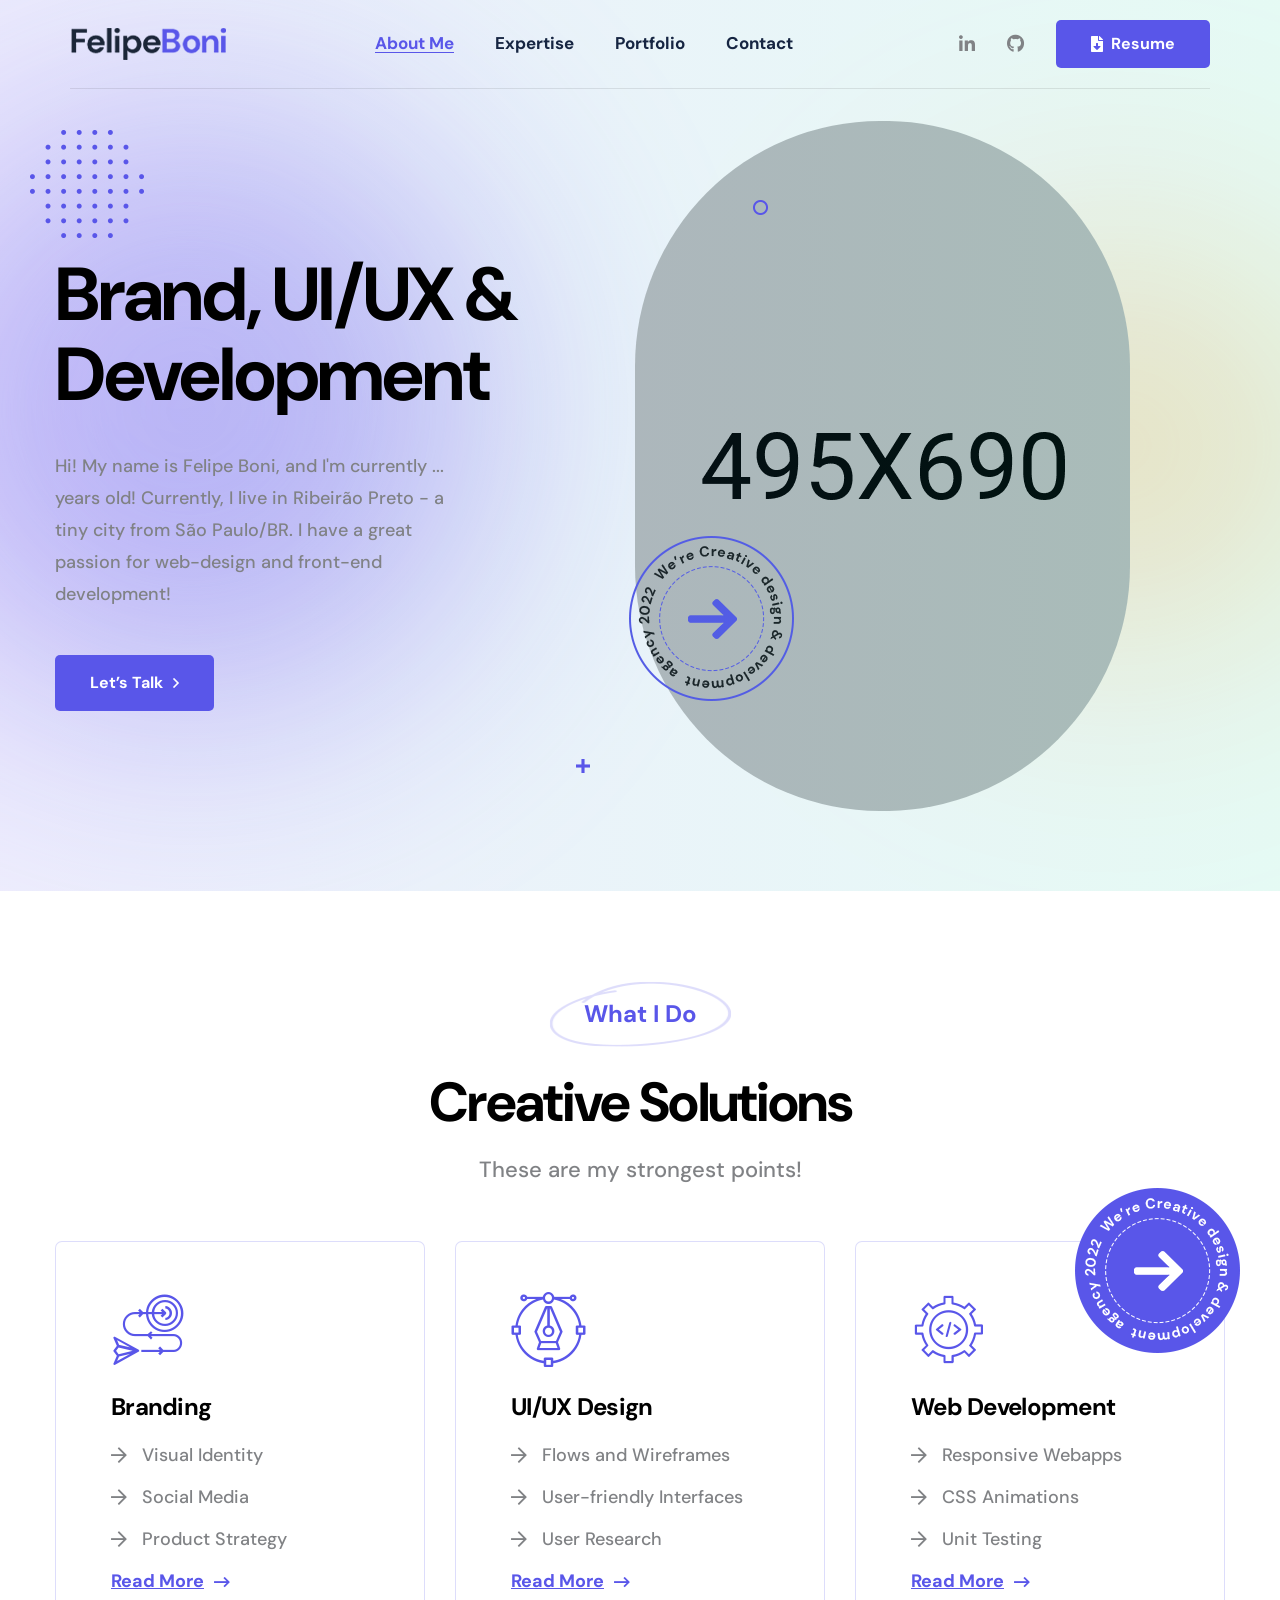
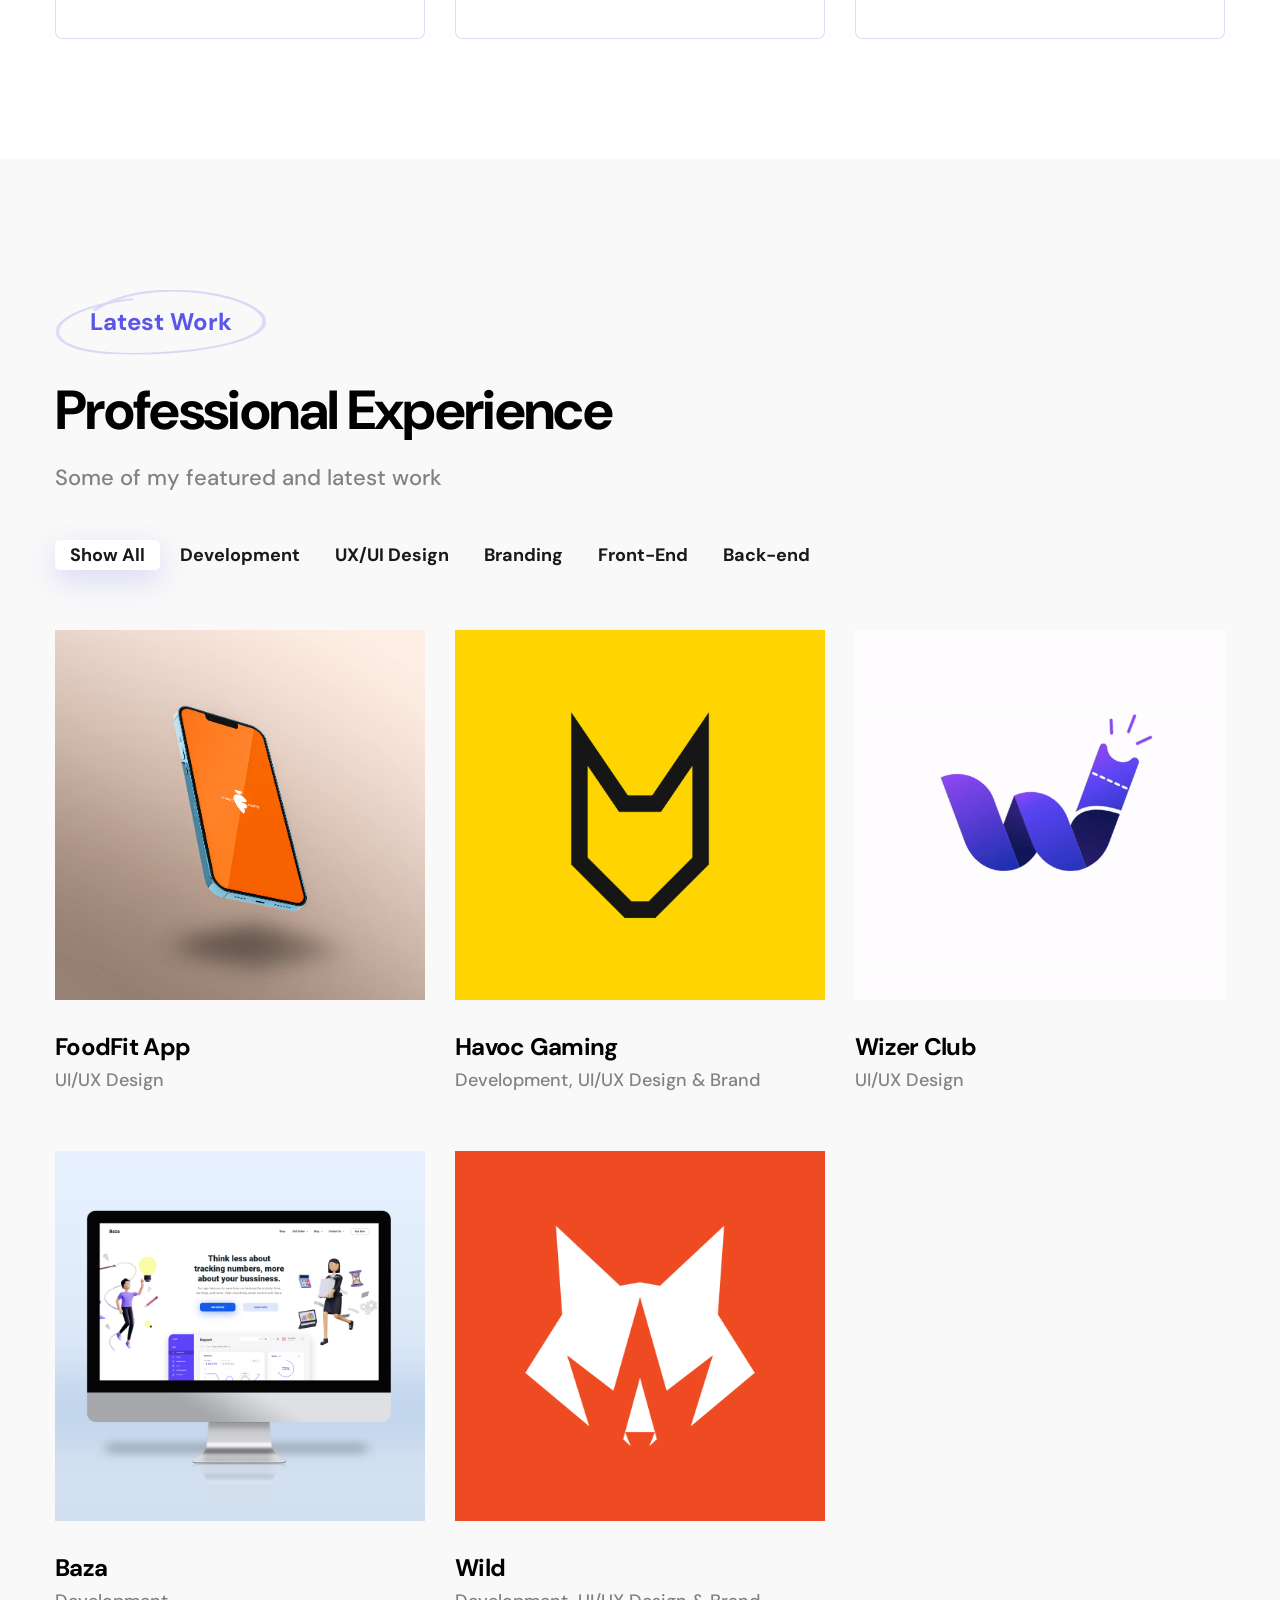
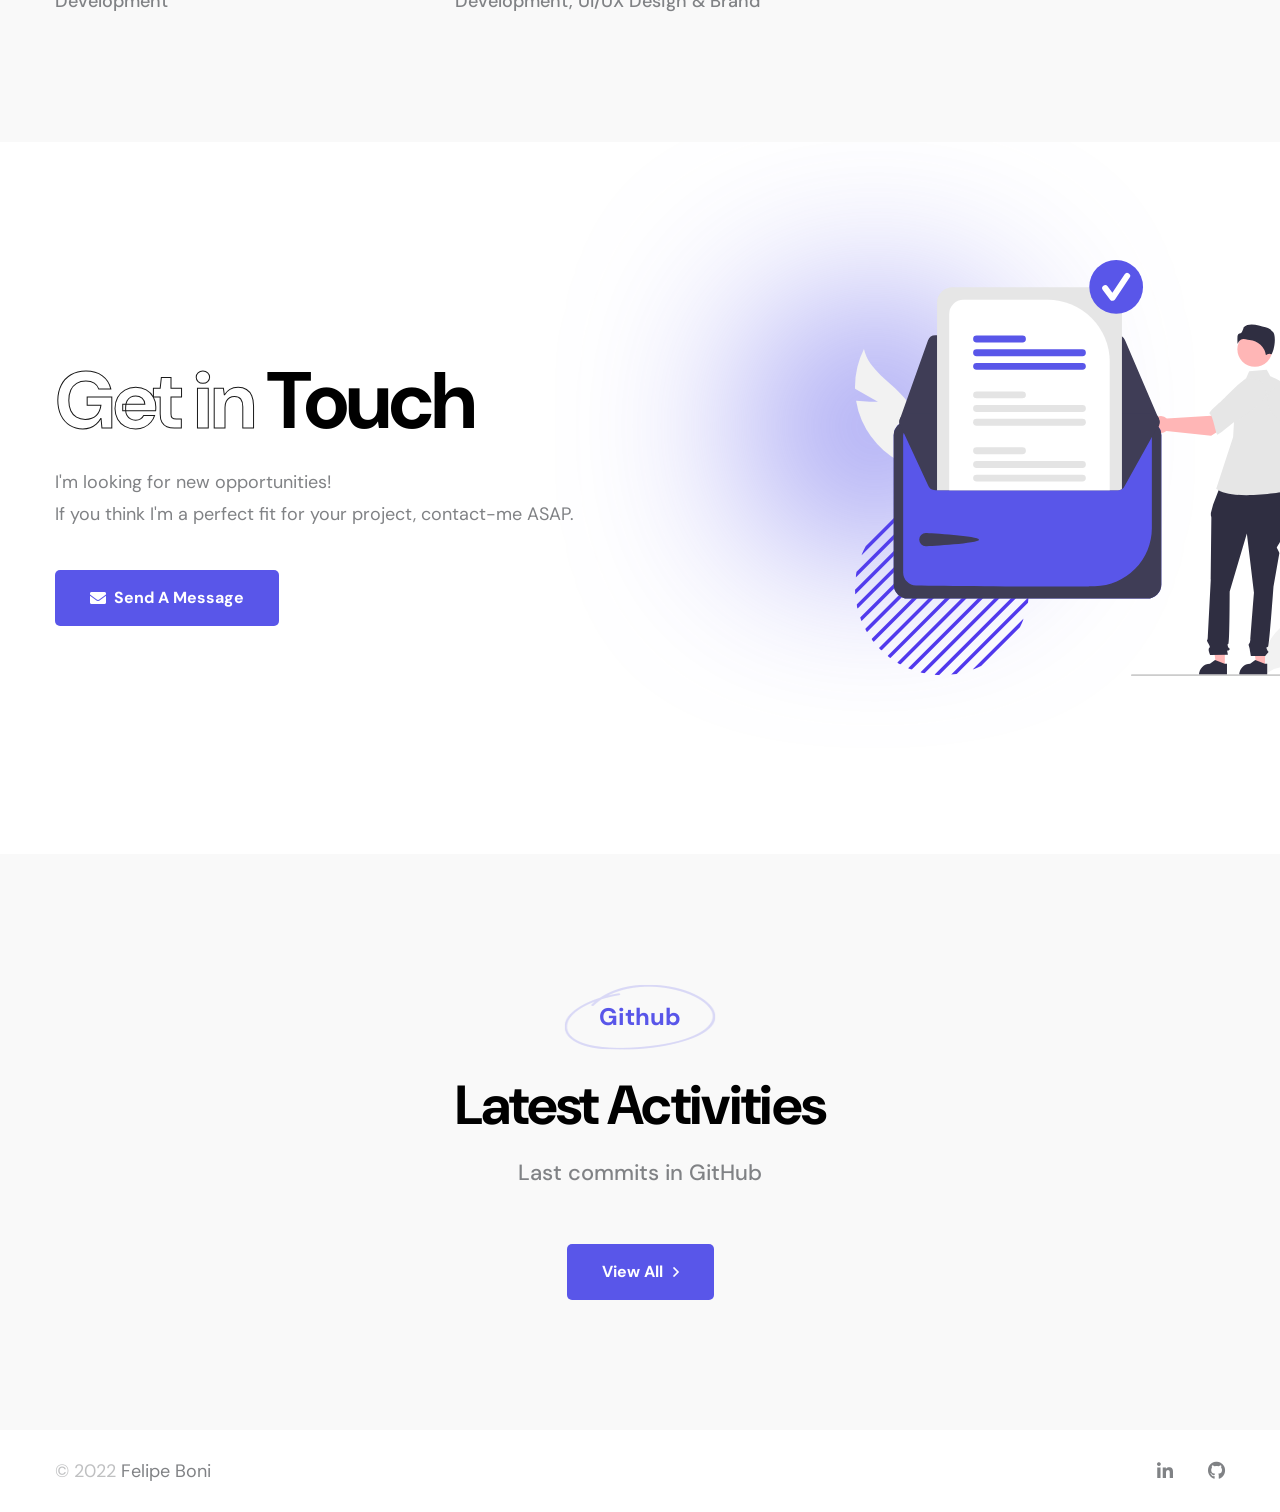
==== commit a9fc8a36: "feat: clean unused code; added works to portfolio" ====
--- a/index.html
+++ b/index.html
@@ -26,41 +26,6 @@
             </div>
         </div>
         <!--====== End Preloader ======-->
-        <!--====== offcanvas-panel ======-->
-        <div class="offcanvas-panel">
-            <div class="panel-overlay"></div>
-            <div class="offcanvas-panel-inner">
-                <div class="panel-logo">
-                    <a href="index.html"><img src="assets/images/logo/logo-1.png" alt="Qempo"></a>
-                </div>
-                <div class="about-us">
-                    <h5 class="panel-widget-title">About Us</h5>
-                    <p>
-                        Lorem, ipsum dolor sit amet consectetur adipisicing elit. Tempore ipsam alias quae cupiditate quas, neque eum magni impedit asperiores.
-                    </p>
-                </div>
-                <div class="contact-us">
-                    <h5 class="panel-widget-title">Contact Us</h5>
-                    <ul>
-                        <li>
-                            <i class="fal fa-map-marker-alt"></i>
-                            121 King St, Melbourne VIC 3000, Australia.
-                        </li>
-                        <li>
-                            <i class="fal fa-envelope-open"></i>
-                            <a href="mailto:hello@barky.com"> hello@barky.com</a>
-                            <a href="mailto:info@barky.com">info@barky.com</a>
-                        </li>
-                        <li>
-                            <i class="fal fa-phone"></i>
-                            <a href="tel:(312)-895-9800">(312) 895-9800</a>
-                            <a href="tel:(312)-895-9888">(312) 895-9888</a>
-                        </li>
-                    </ul>
-                </div>
-                <a href="#" class="panel-close"><i class="fal fa-times"></i></a>
-            </div>
-        </div><!--====== offcanvas-panel ======-->
         <!--====== Start Header Section ======-->
         <header class="theme-header transparent-header">
             <!-- header Navigation -->
@@ -86,16 +51,15 @@
                             <!-- Main Menu -->
                             <nav class="main-menu">
                                 <ul>
-                                    <li class="menu-item"><a href="#home" class="page-scroll active nav-link">Home</a></li>
+                                    <li class="menu-item"><a href="#about-me" class="page-scroll active nav-link">About me</a></li>
                                     <li class="menu-item"><a href="#expertise" class="page-scroll nav-link">Expertise</a></li>
                                     <li class="menu-item"><a href="#portfolio" class="page-scroll nav-link">Portfolio</a></li>
                                     <li class="menu-item"><a href="#contact" class="page-scroll nav-link">Contact</a></li>
-                                    <li class="menu-item"><a href="#blog" class="page-scroll nav-link">GitHub</a></li>
                                 </ul>
                             </nav>
                         </div>
                         <div class="header-right-nav">
-                            <ul>
+                            <!-- <ul>
                                 <li class="bar-item"><a href="#"><img src="assets/images/dot.png" alt="dot"></a></li>
                                 <li class="navbar-toggle-btn">
                                     <div class="navbar-toggler">
@@ -104,6 +68,12 @@
                                         <span></span>
                                     </div>
                                 </li>
+                            </ul> -->
+
+                            <ul>
+                                <li><a target="_blank" href="https://www.linkedin.com/in/felipe-boni-60171918b/"><i class="fab fa-linkedin-in"></i></a></li>
+                                <li><a target="_blank" href="https://github.com/felipeboni"><i class="fab fa-github"></i></a></li>
+                                <li class="main-btn btn-sm"><i class="fas fa-file-download mr-2"></i> Resume</a></li>
                             </ul>
                         </div>
                     </div>
@@ -111,7 +81,7 @@
             </div>
         </header><!--====== End Header Section ======-->
         <!--====== Start Hero Section ======-->
-        <section class="hero-banner-v1 position-relative" id="home">
+        <section class="hero-banner-v1 position-relative" id="about-me">
             <div class="bg-one"></div>
             <div class="bg-two"></div>
             <div class="hero-img hero-img-one scene"><span data-depth=".5"><img src="assets/images/hero/hero-one-img-1.jpg" class="wow fadeInLeft" alt="hero image"></span></div>
@@ -242,86 +212,85 @@
                             </div>
                         </div>
                     </div>
+                    <div class="col-lg-4 col-md-6 col-sm-12 cat-1 portfolio-column cat-1 cat-2 cat-4">
+                        <div class="portfolio-item portfolio-style-one mb-55 wow fadeInUp" data-wow-delay=".1s">
+                            <div class="img-holder">
+                                <img src="assets/images/portfolio/havoc.jpg" alt="Img">
+                                <a href="#" class="portfolio-hover img-popup">
+                                    <div class="hover-content">
+                                        <span class="placeholder">Soon...</span>
+                                    </div>
+                                </a>
+                            </div>
+                            <div class="text">
+                                <h3 class="title"><a href="#">Havoc Gaming</a></h3>
+                                <a href="#" class="cat-link">Development, UI/UX Design & Brand</a>
+                            </div>
+                        </div>
+                    </div>
+                    <div class="col-lg-4 col-md-6 col-sm-12 cat-1 portfolio-column cat-1 cat-2 cat-4">
+                        <div class="portfolio-item portfolio-style-one mb-55 wow fadeInUp" data-wow-delay=".1s">
+                            <div class="img-holder">
+                                <img src="assets/images/portfolio/wizer_anim.gif" alt="Img">
+                                <a href="assets/images/portfolio/wizer.jpg" class="portfolio-hover img-popup">
+                                    <div class="hover-content">
+                                        <span class="placeholder">Soon...</span>
+                                    </div>
+                                </a>
+                            </div>
+                            <div class="text">
+                                <h3 class="title"><a href="#">Wizer Club</a></h3>
+                                <a href="#" class="cat-link">UI/UX Design</a>
+                            </div>
+                        </div>
+                    </div>
+                    <div class="col-lg-4 col-md-6 col-sm-12 cat-1 portfolio-column cat-1 cat-2 cat-4">
+                        <div class="portfolio-item portfolio-style-one mb-55 wow fadeInUp" data-wow-delay=".1s">
+                            <div class="img-holder">
+                                <img src="assets/images/portfolio/baza.jpg" alt="Img">
+                                <a href="assets/images/portfolio/baza.jpg" class="portfolio-hover img-popup">
+                                    <div class="hover-content">
+                                        <span class="placeholder">Soon...</span>
+                                    </div>
+                                </a>
+                            </div>
+                            <div class="text">
+                                <h3 class="title"><a href="#">Baza</a></h3>
+                                <a href="#" class="cat-link">Development</a>
+                            </div>
+                        </div>
+                    </div>
+                    <div class="col-lg-4 col-md-6 col-sm-12 cat-1 portfolio-column cat-1 cat-2 cat-4">
+                        <div class="portfolio-item portfolio-style-one mb-55 wow fadeInUp" data-wow-delay=".1s">
+                            <div class="img-holder">
+                                <img src="assets/images/portfolio/wild.png" alt="Img">
+                                <a href="assets/images/portfolio/wild.png" class="portfolio-hover img-popup">
+                                    <div class="hover-content">
+                                        <span class="placeholder">Soon...</span>
+                                    </div>
+                                </a>
+                            </div>
+                            <div class="text">
+                                <h3 class="title"><a href="#">Wild</a></h3>
+                                <a href="#" class="cat-link">Development, UI/UX Design & Brand</a>
+                            </div>
+                        </div>
+                    </div>
                 </div>
             </div>
         </section><!--====== End Portfolio Section ======-->
-        <!--====== Start CTA Section ======-->
-        <section class="cta-area cta-area-v1 pt-130">
-            <div class="container-1450">
-                <div class="cta-wrapper dark-blue-bg">
-                    <div class="cta-img wow fadeInDown "><img src="assets/images/cta/img-1.jpg" alt=""></div>
-                    <div class="row">
-                        <div class="col-xl-8 col-lg-12">
-                            <div class="text-wrapper wow fadeInUp">
-                                <div class="section-title section-title-white mb-55">
-                                    <span class="sub-title st-one">Let’s Work</span>
-                                    <h2>Experience & innovative <span class="fill-text">solutions</span>for <span class="fill-text">creative</span> design & development <span class="fill-text">agency</span></h2>
-                                </div>
-                                <a href="contact.html" class="main-btn bordered-btn btn-white arrow-btn">Let's Work Together</a>
-                            </div>
-                        </div>
-                    </div>
-                </div>
-            </div>
-        </section>
-        <!--====== End CTA Section ======-->
         <!--====== Start Contact Section ======-->
         <section class="contact-area contact-area-v1 pt-70 pb-80" id="contact">
             <div class="container">
-                <div class="row align-items-center">
+                <div class="row align-items-center my-5">
                     <div class="col-lg-8">
-                        <div class="text-wrapper mb-50 wow fadeInLeft">
-                            <h2>Have Any on <span class="fill-text">Project</span>
-                                Mind! <span class="fill-text">Contact</span> Us</h2>
-                            <p>Sed ut perspiciatis unde omnis iste natus error voluptatem accusantium doloremque laudan
-                                tium, totam rem aperiam, eaque ipsa quae abillo <span>inventore veritatis</span> et quasi architecto beatae vitae dicta sunt explicabo. Nemo enim ipsam voluptatem</p>
-                            <div class="row">
-                                <div class="col-md-6 col-sm-12">
-                                    <div class="information-style-one mb-40">
-                                        <div class="icon">
-                                            <span><i class="far fa-envelope-open"></i>Email Us</span>
-                                        </div>
-                                        <div class="info">
-                                            <h4><a href="mailto:support@gmail.com">support@gmail.com</a></h4>
-                                        </div>
-                                    </div>
+                        <div class="text-wrapper wow fadeInLeft">
+                            <h2><span class="fill-text">Get in</span> Touch</h2>
+                            <p>I'm looking for new opportunities! <br> If you think I'm a perfect fit for your project, contact-me ASAP.</p>
+                            <div class="row align-items-center">
+                                <div class="col-auto">
+                                    <a href="mailto:felipe_s_boni@hotmail.com" class="main-btn"><i class="fas fa-envelope mr-2"></i> Send a Message</a>
                                 </div>
-                                <div class="col-md-6 col-sm-12">
-                                    <div class="information-style-one mb-40">
-                                        <div class="icon">
-                                            <span><i class="far fa-phone"></i>Phone Us</span>
-                                        </div>
-                                        <div class="info">
-                                            <h4><a href="tel:+0123456789">+012 (345) 67 89</a></h4>
-                                        </div>
-                                    </div>
-                                </div>
-                            </div>
-                            <div class="contact-form">
-                                <form>
-                                    <div class="row">
-                                        <div class="col-lg-6">
-                                            <div class="form_group">
-                                                <input type="text" class="form_control" placeholder="Full Name" name="name" required>
-                                            </div>
-                                        </div>
-                                        <div class="col-lg-6">
-                                            <div class="form_group">
-                                                <input type="email" class="form_control" placeholder="Email Address" name="email" required>
-                                            </div>
-                                        </div>
-                                        <div class="col-lg-12">
-                                            <div class="form_group">
-                                                <textarea class="form_control" placeholder="Write Message" name="message"></textarea>
-                                            </div>
-                                        </div>
-                                        <div class="col-lg-12">
-                                            <div class="form_group">
-                                                <button class="main-btn arrow-btn">Send Us Message</button>
-                                            </div>
-                                        </div>
-                                    </div>
-                                </form>
                             </div>
                         </div>
                     </div>
@@ -329,7 +298,8 @@
                         <div class="img-holder mb-50 wow fadeInRight">
                             <div class="shape shape-icon-one scene"><span data-depth="1"><img src="assets/images/shape/shape-4.png" alt=""></span></div>
                             <div class="shape shape-icon-two"><span></span></div>
-                            <img src="assets/images/contact/contact-1.jpg" alt="Contact Image">
+                            <img src="assets/images/contact/contact-1.svg" alt="Contact Image">
+
                         </div>
                     </div>
                 </div>
@@ -364,94 +334,18 @@
         <!--====== Start Footer ======-->
         <footer class="footer-area">
             <div class="container">
-                <div class="footer-top pt-75 pb-40">
-                    <div class="row align-items-center">
-                        <div class="col-md-6">
-                            <div class="footer-logo mb-40 wow fadeInLeft">
-                                <img src="assets/images/logo/footer-logo-1.png" alt="Brand Logo">
-                            </div>
-                        </div>
-                        <div class="col-md-6">
-                            <div class="text-wrapper mb-40 wow fadeInRight">
-                                <h3>Modern Solutionsd For 
-                                    <span class="blue-dark">Creative Agency</span></h3>
-                            </div>
-                        </div>
-                    </div>
-                </div>
-                <div class="footer-widget pt-70 pb-40">
-                    <div class="row">
-                        <div class="col-lg-3 col-md-6 col-sm-12">
-                            <div class="widget footer-nav-widget mb-40 wow fadeInUp" data-wow-delay=".15s">
-                                <h4 class="widget-title">Services</h4>
-                                <ul class="widget-nav">
-                                    <li><a href="services.html">UX/UI Design</a></li>
-                                    <li><a href="services.html">Web Development</a></li>
-                                    <li><a href="services.html">SEO Optimization</a></li>
-                                    <li><a href="services.html">Product Design</a></li>
-                                    <li><a href="services.html">Logo Design</a></li>
-                                    <li><a href="services.html">Brand Design</a></li>
-                                </ul>
-                            </div>
-                        </div>
-                        <div class="col-lg-3 col-md-6 col-sm-12">
-                            <div class="widget footer-nav-widget mb-40 wow fadeInUp" data-wow-delay=".20s">
-                                <h4 class="widget-title">Links</h4>
-                                <ul class="widget-nav">
-                                    <li><a href="services.html">About Agency</a></li>
-                                    <li><a href="services.html">Latest News & Blog</a></li>
-                                    <li><a href="services.html">Meet The Team</a></li>
-                                    <li><a href="services.html">Popular Services</a></li>
-                                    <li><a href="services.html">Testimonials</a></li>
-                                    <li><a href="services.html">Need a Career?</a></li>
-                                </ul>
-                            </div>
-                        </div>
-                        <div class="col-lg-2 col-md-6 col-sm-12">
-                            <div class="widget social-widget mb-40 wow fadeInUp" data-wow-delay=".25s">
-                                <h4 class="widget-title">Follow</h4>
-                                <ul class="social-nav">
-                                    <li><a href="#"><i class="fab fa-dribbble"></i>Dribbble</a></li>
-                                    <li><a href="#"><i class="fab fa-instagram"></i>Instagram</a></li>
-                                    <li><a href="#"><i class="fab fa-twitter"></i>Twitter</a></li>
-                                    <li><a href="#"><i class="fab fa-behance"></i>Behance</a></li>
-                                    <li><a href="#"><i class="fab fa-facebook-f"></i>Facebook</a></li>
-                                    <li><a href="#"><i class="fab fa-medium-m"></i>Medium</a></li>
-                                </ul>
-                            </div>
-                        </div>
-                        <div class="col-lg-4 col-md-6 col-sm-12">
-                            <div class="widget newsletter-widget mb-40 wow fadeInUp" data-wow-delay=".30s">
-                                <div class="newsletter-content">
-                                    <h3>Subscribe Our 
-                                        Newsletter</h3>
-                                    <p>Natus errorsit voluptatem accusa dolore
-                                        mque quae <a href="#">abillo inventore verita</a> achitec 
-                                        beatae vitae dicta sunt explicabo.</p>
-                                    <form>
-                                        <div class="form_group">
-                                            <input type="email" class="form_control" placeholder="Email Address" name="email" required>
-                                            <button class="main-btn">Sign Up</button>
-                                        </div>
-                                    </form>
-                                </div>
-                            </div>
-                        </div>
-                    </div>
-                </div>
                 <div class="footer-copyright">
                     <div class="row">
                         <div class="col-lg-6">
                             <div class="copyright-text">
-                                <p>&copy; 2022. All rights reserved design by Webtend</p>
+                                <p><span class="date"> &copy; 2022 </span>&nbsp;Felipe Boni</p>
                             </div>
                         </div>
                         <div class="col-lg-6">
                             <div class="footer-nav float-lg-right">
                                 <ul>
-                                    <li><a href="service-details.html">Setting & Privacy </a></li>
-                                    <li><a href="service-details.html">Faqs</a></li>
-                                    <li><a href="service-details.html">Services</a></li>
+                                    <li><a target="_blank" href="https://www.linkedin.com/in/felipe-boni-60171918b/"><i class="fab fa-linkedin-in"></i></a></li>
+                                    <li><a target="_blank" href="https://github.com/felipeboni"><i class="fab fa-github"></i></a></li>
                                 </ul>
                             </div>
                         </div>
--- a/assets/css/style.css
+++ b/assets/css/style.css
@@ -1093,6 +1093,10 @@
     -ms-flex-pack: end;
     justify-content: flex-end;
 }
+.header-navigation .header-right-nav ul {
+    display: flex;
+    gap: 2rem;
+}
 .header-navigation .navbar-toggler {
     display: none;
     padding: 0;
@@ -1760,7 +1764,6 @@
     color: var(--blue-dark);
     font-size: 35px;
 }
-
 
 /* Fancy Text Block */
 
@@ -2019,6 +2022,9 @@
 .portfolio-style-one .img-holder .portfolio-hover .hover-content i{
     color: #fff;
     font-size: 34px;
+}
+.portfolio-style-one .img-holder .portfolio-hover .hover-content .placeholder{
+    color: #fff;
 }
 .portfolio-style-one .text{
     padding-top: 30px;
@@ -4528,21 +4534,18 @@
     z-index: -1;
 }
 .contact-area-v1 .img-holder .shape.shape-icon-one{
-    top: -80px;
-    right: 0;
+    bottom: 0;
+    left: 40;
 }
 .contact-area-v1 .img-holder .shape.shape-icon-two{
-    right: -50px;
-    bottom: 0;
+    left: -80px;
+    bottom: 150px;
     width: 200px;
     height: 200px;
     border-radius: 50%;
     background-color: var(--blue-dark);
     -webkit-filter: blur(100px);
             filter: blur(100px);
-}
-.contact-area-v1 .img-holder img{
-    border-radius: 185px;
 }
 
 /* Contact Area v2 */
@@ -4701,7 +4704,9 @@
 }
 .footer-copyright{
     padding: 25px 0;
-    border-top: 1px solid rgba(89, 86, 233, 0.2);
+}
+.footer-copyright .date{
+    opacity: 0.5;
 }
 .footer-copyright .footer-nav ul li{
     display: inline-block;
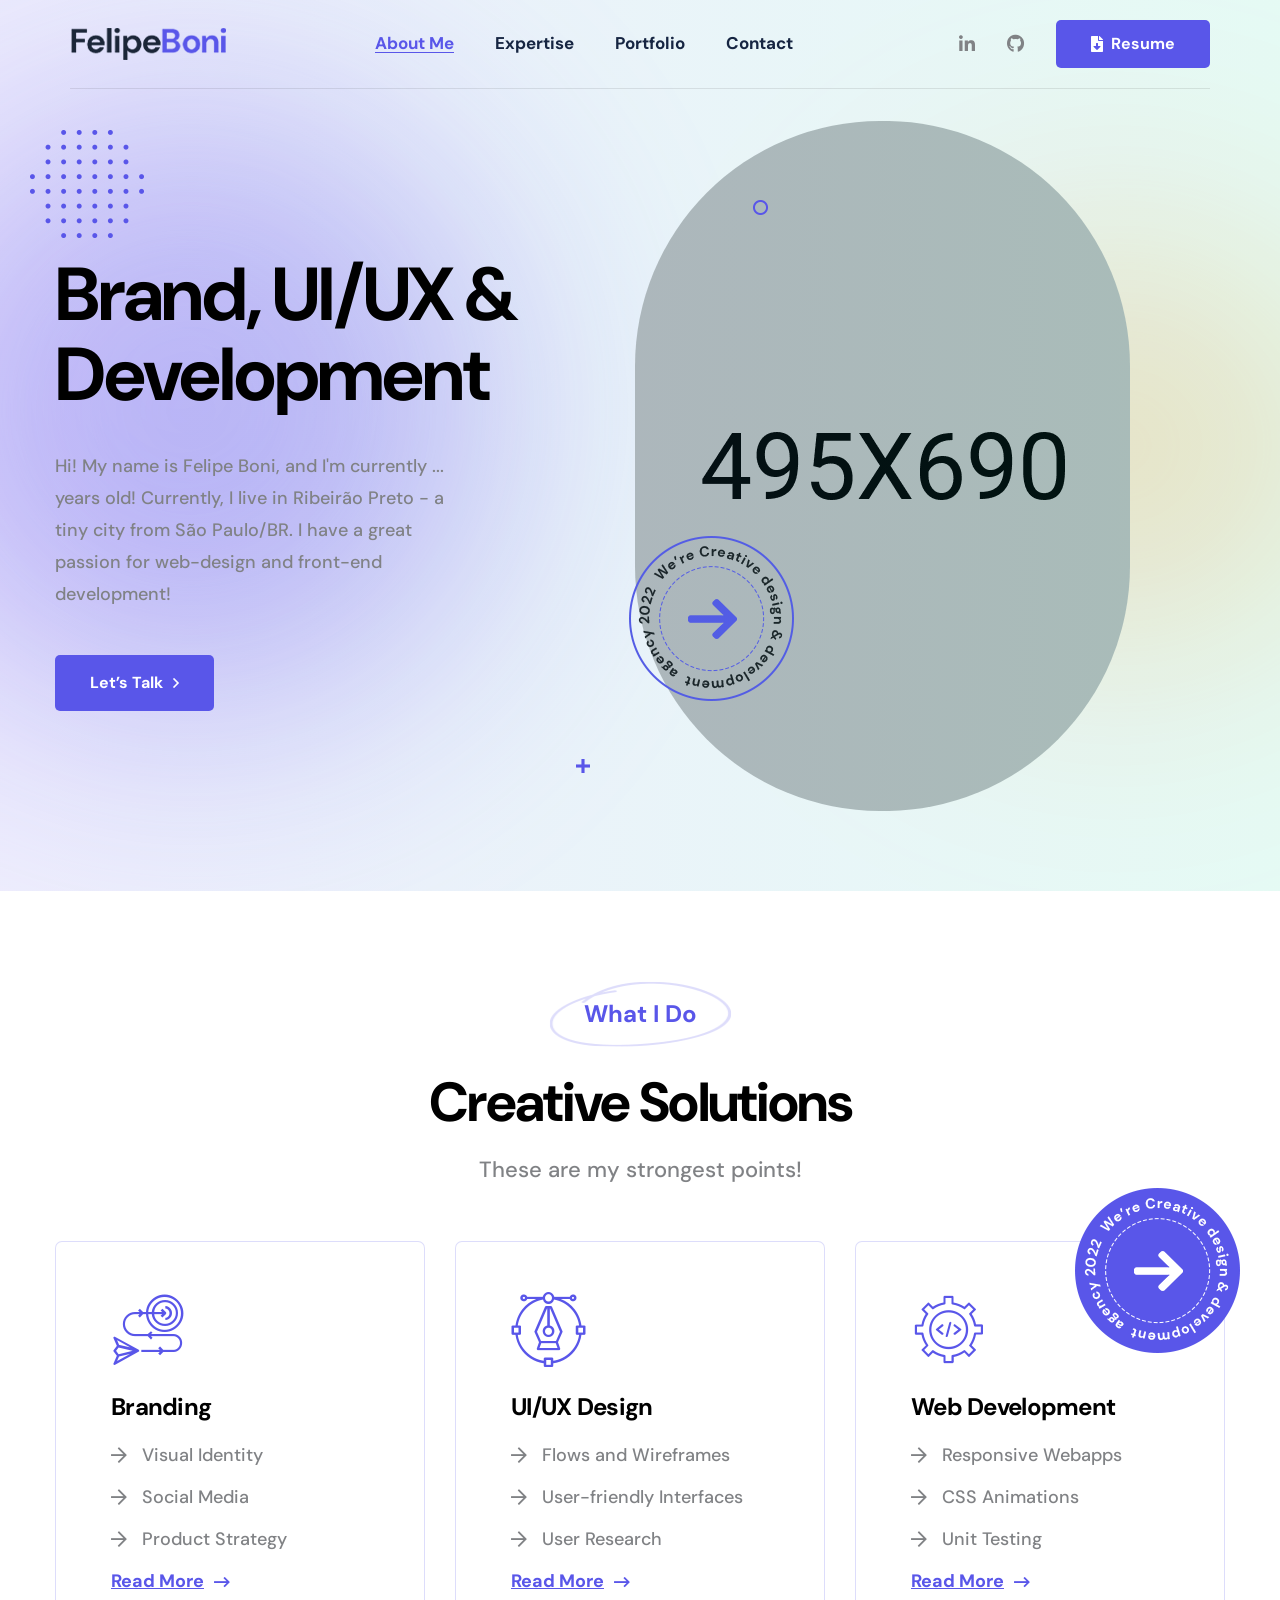
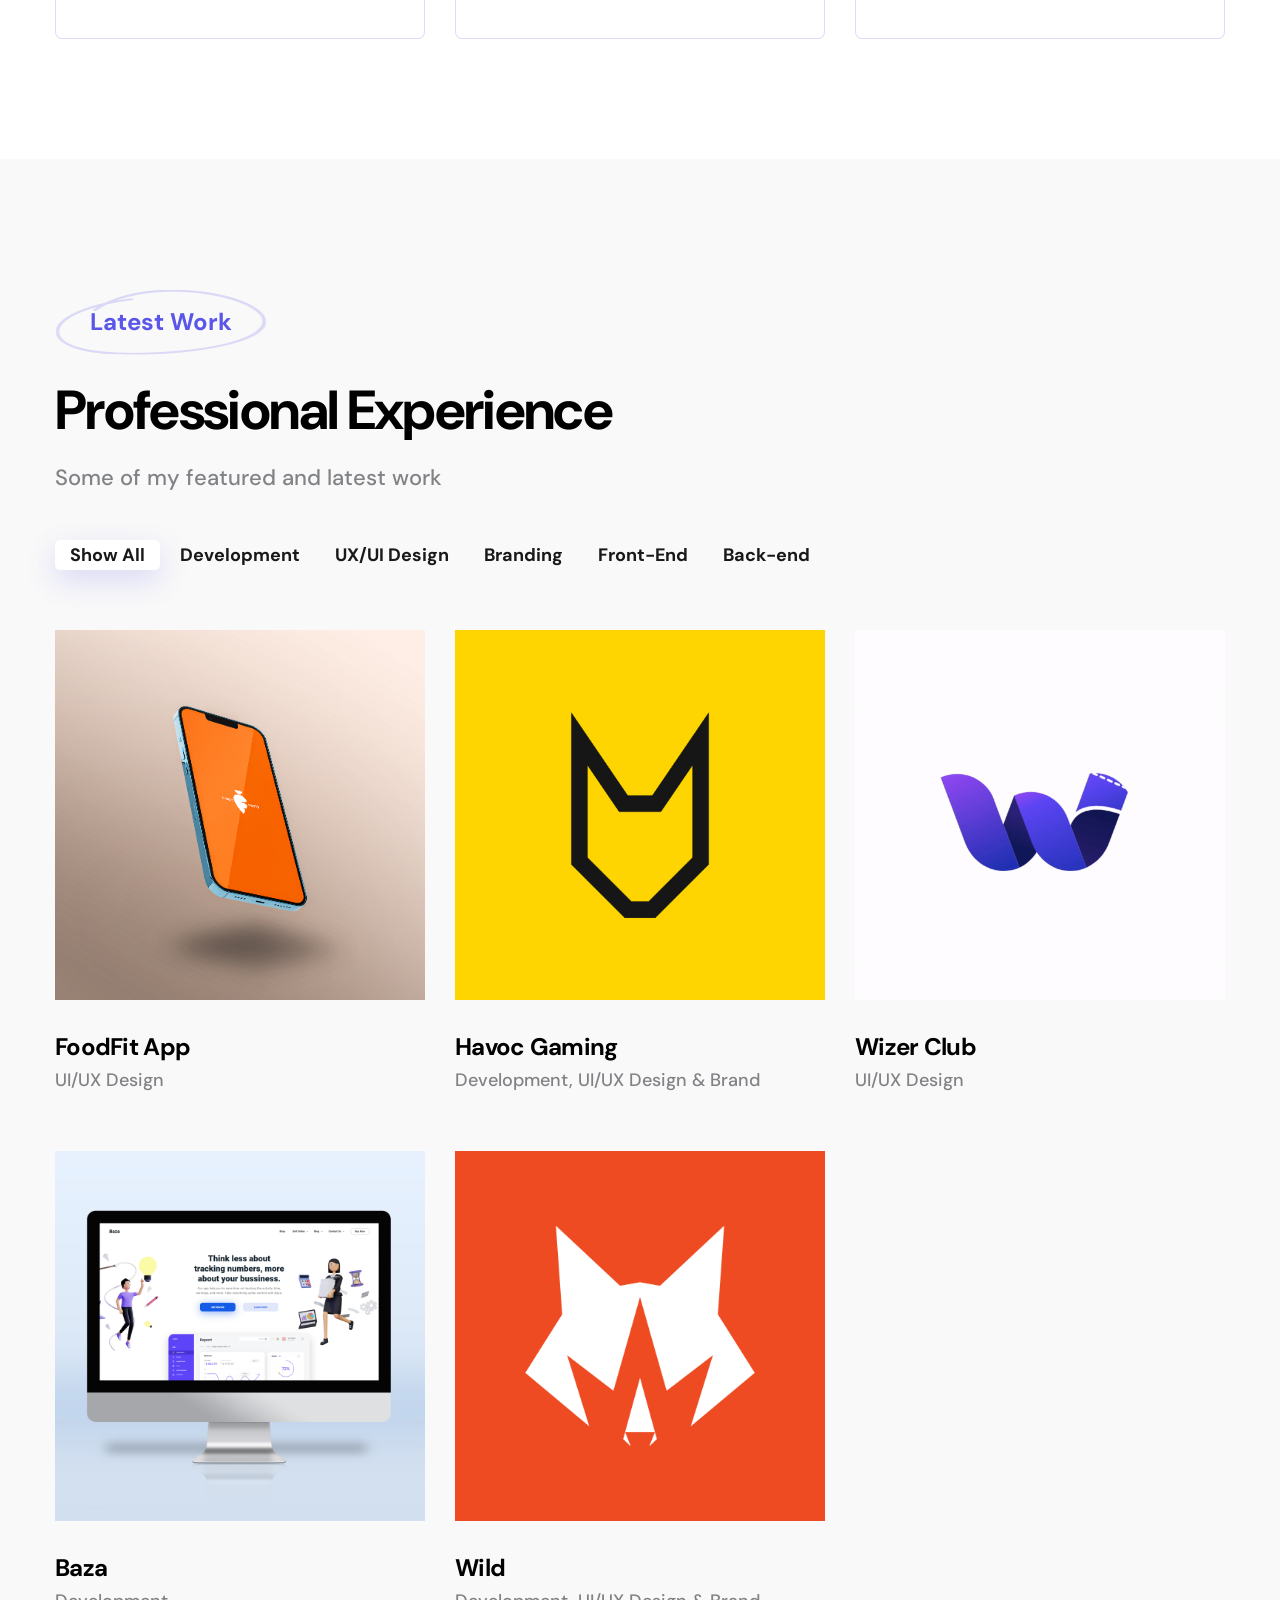
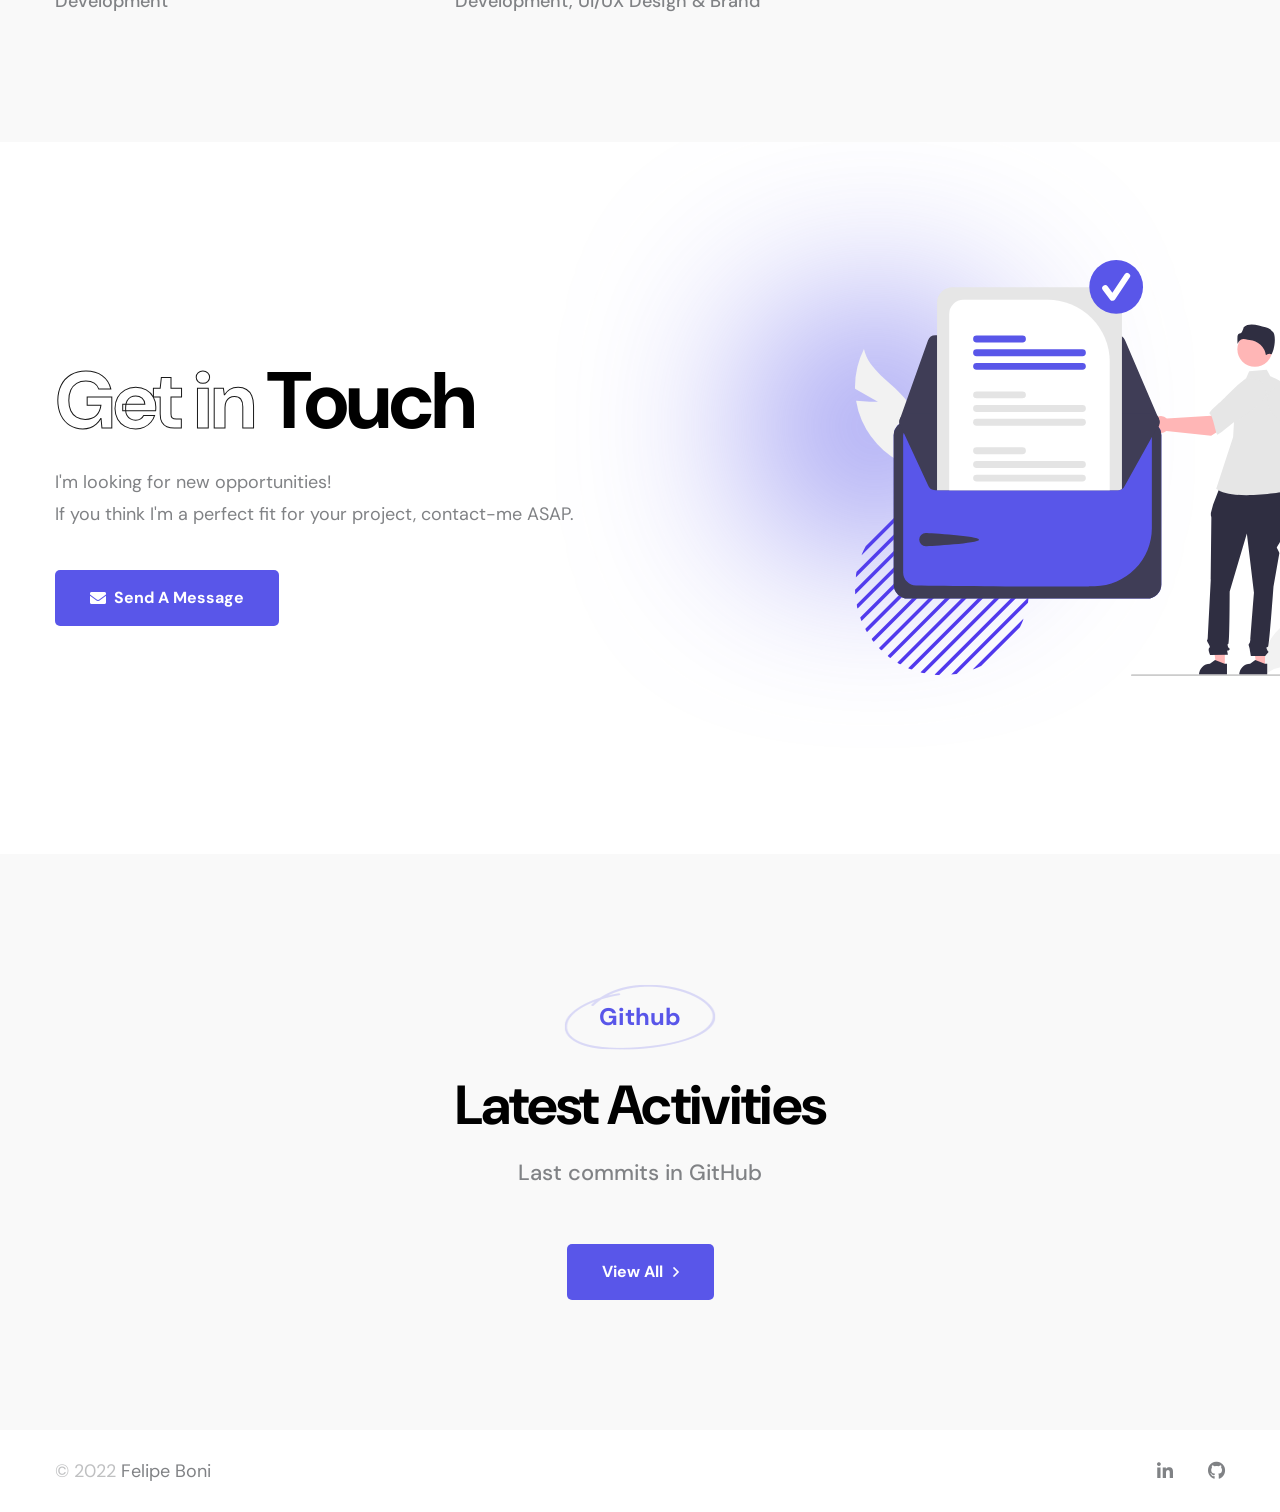
==== commit b17cbeb3: "chore: changed baza url" ====
--- a/index.html
+++ b/index.html
@@ -255,7 +255,7 @@
                                 </a>
                             </div>
                             <div class="text">
-                                <h3 class="title"><a href="#">Baza</a></h3>
+                                <h3 class="title"><a href="https://baza-murex.vercel.app/">Baza</a></h3>
                                 <a href="#" class="cat-link">Development</a>
                             </div>
                         </div>
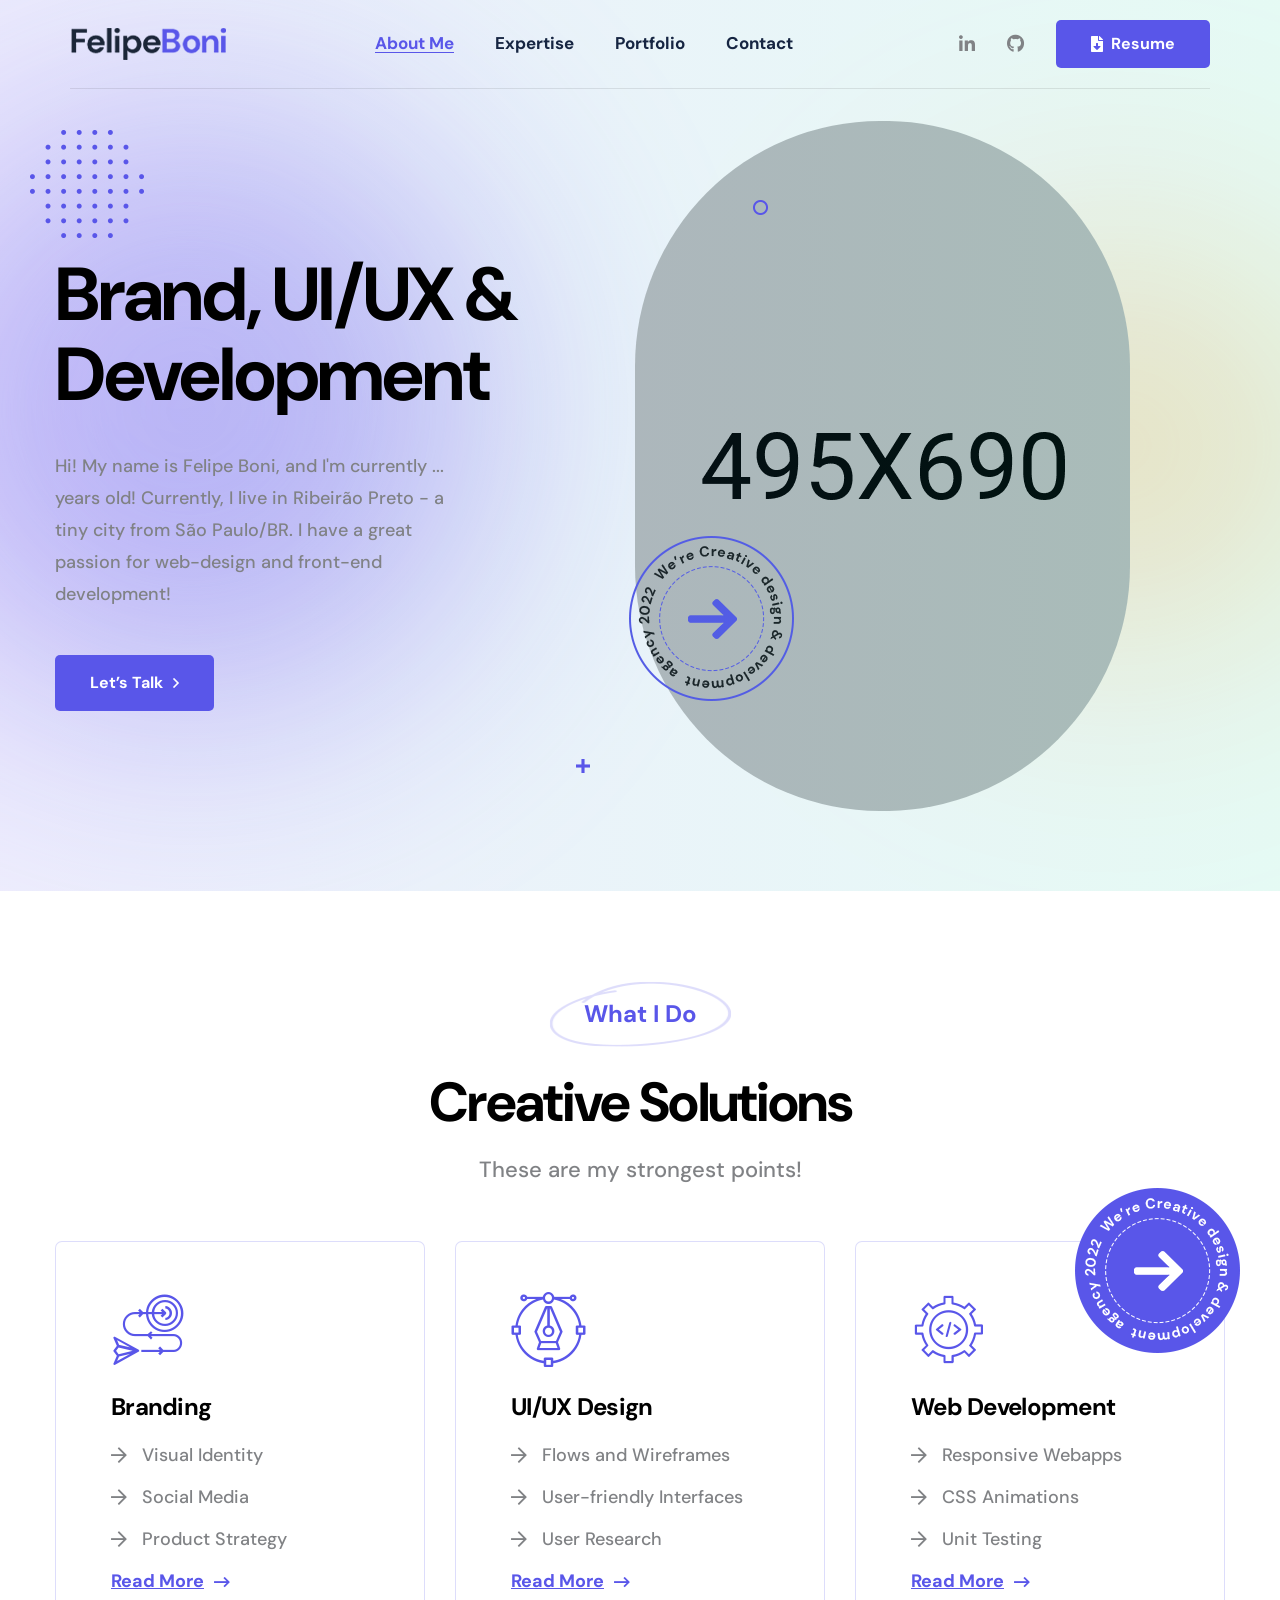
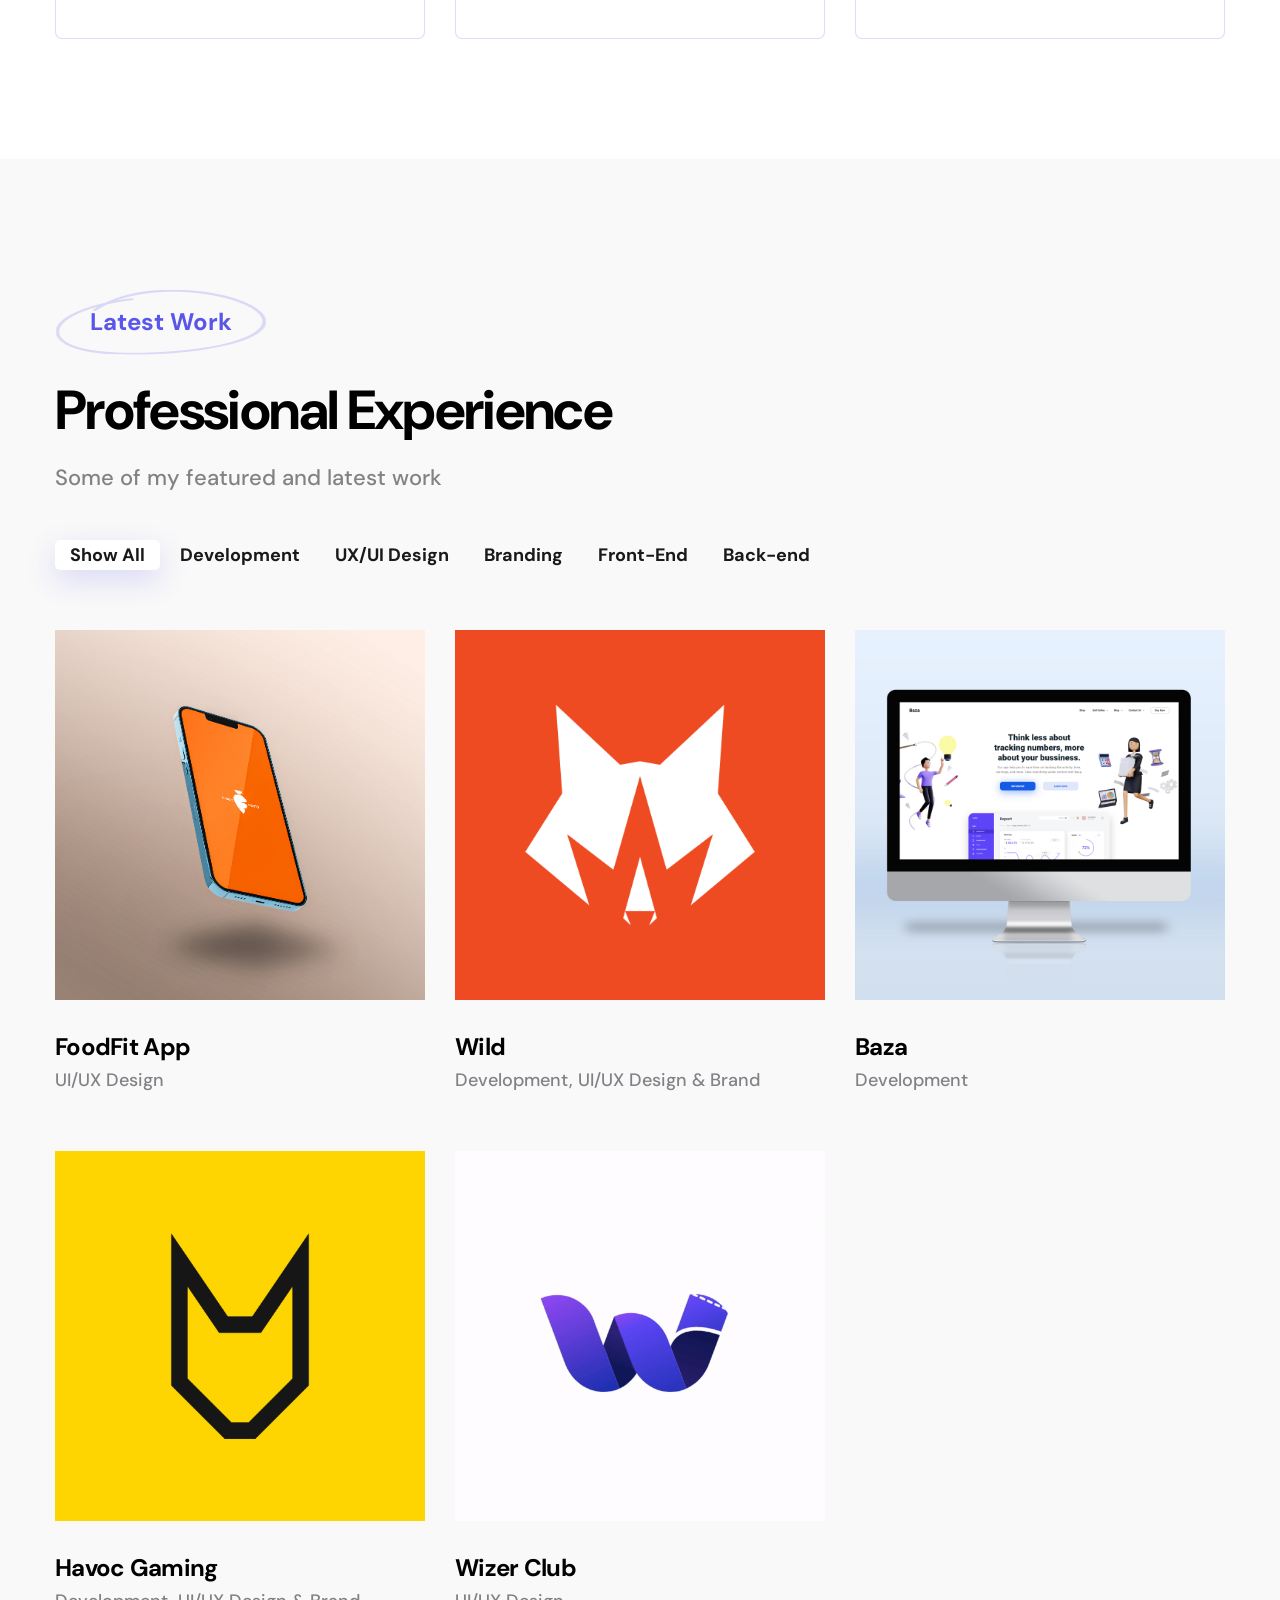
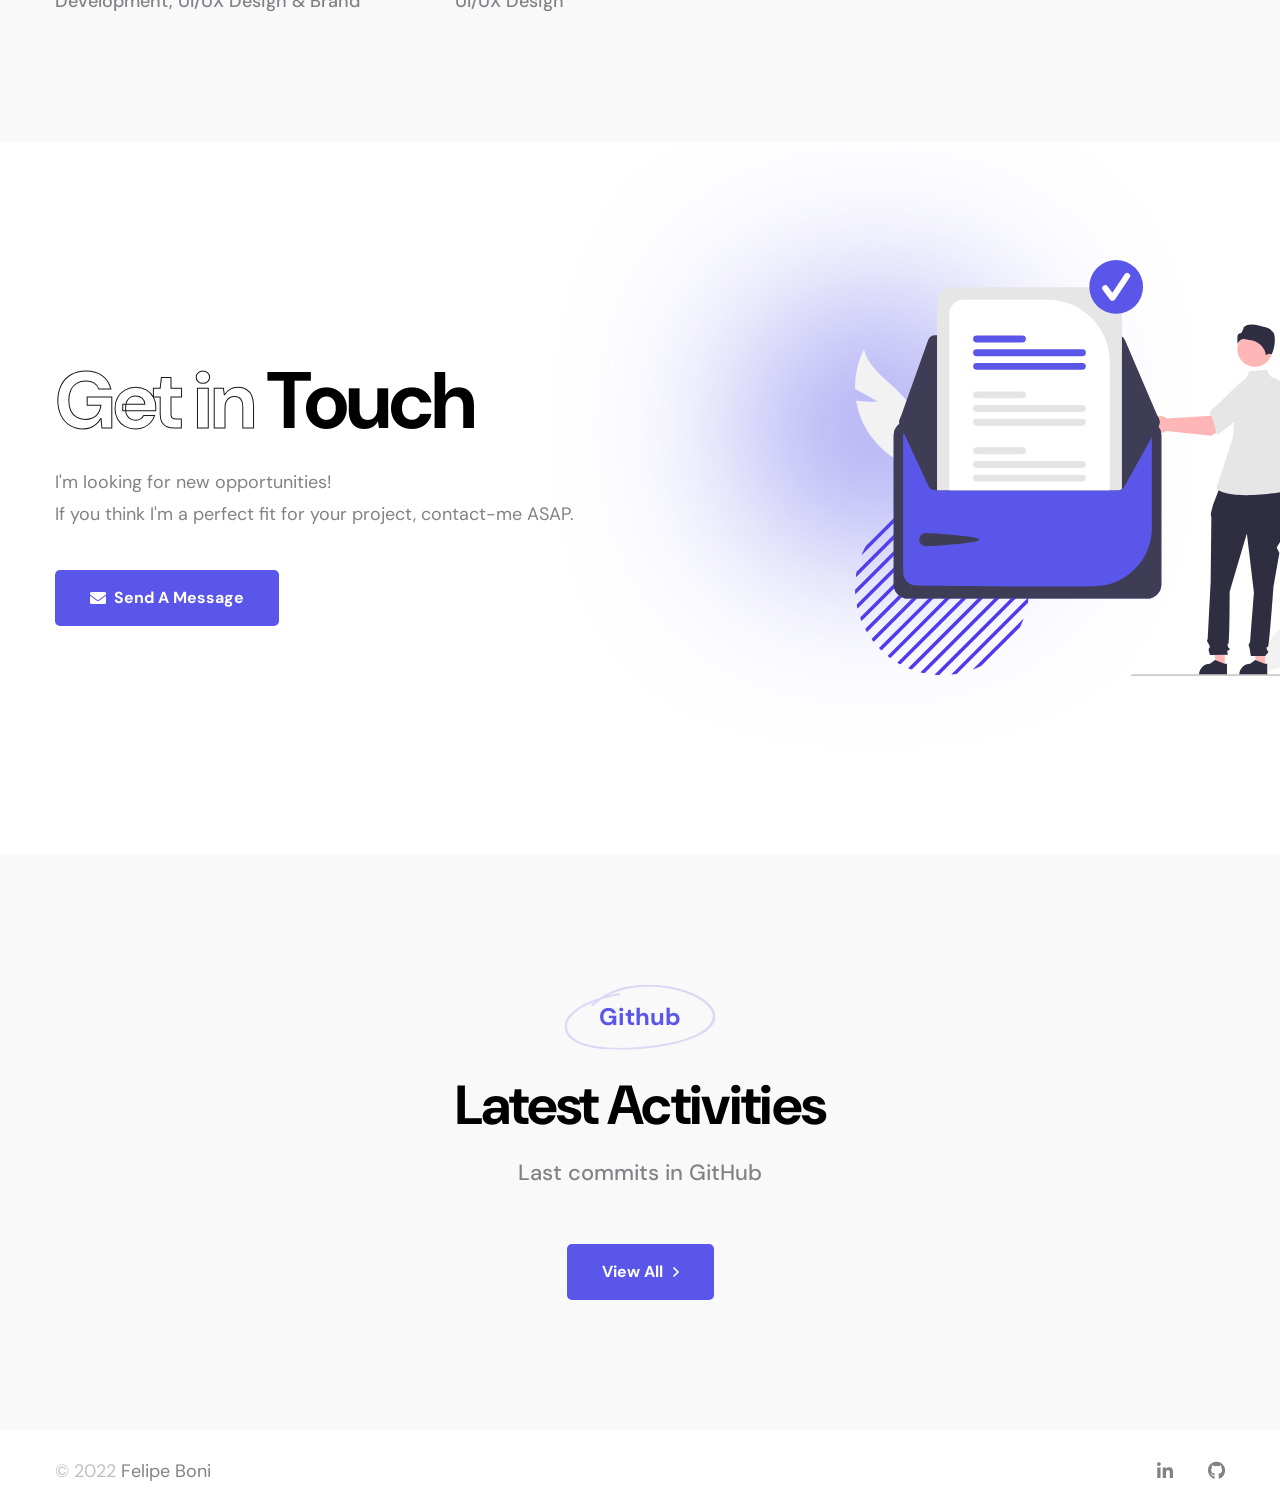
==== commit 019123f8: "bug fixes" ====
--- a/index.html
+++ b/index.html
@@ -196,11 +196,12 @@
                     </div>
                 </div>
                 <div class="row portfolio-grid">
-                    <div class="col-lg-4 col-md-6 col-sm-12 cat-1 portfolio-column cat-1 cat-2 cat-4">
+
+                    <div class="col-lg-4 col-md-6 col-sm-12 portfolio-column cat-1 cat-2 cat-4">
                         <div class="portfolio-item portfolio-style-one mb-55 wow fadeInUp" data-wow-delay=".1s">
                             <div class="img-holder">
                                 <img src="assets/images/portfolio/foodfit.jpg" alt="Img">
-                                <a href="assets/images/portfolio/foodfit.jpg" class="portfolio-hover img-popup">
+                                <a href="/pages/projects/foodfit.html" class="portfolio-hover img-popup">
                                     <div class="hover-content">
                                         <i class="far fa-plus"></i>
                                     </div>
@@ -212,7 +213,46 @@
                             </div>
                         </div>
                     </div>
-                    <div class="col-lg-4 col-md-6 col-sm-12 cat-1 portfolio-column cat-1 cat-2 cat-4">
+
+                    <div class="col-lg-4 col-md-6 col-sm-12 portfolio-column cat-1 cat-2 cat-4 cat-5">
+                        <div class="portfolio-item portfolio-style-one mb-55 wow fadeInUp" data-wow-delay=".1s">
+                            <div class="img-holder">
+                                <img src="assets/images/portfolio/wild.png" alt="Img">
+                                <a href="#" class="portfolio-hover img-popup">
+                                    <div class="hover-content">
+                                        <div class="hover-content">
+                                            <i class="far fa-plus"></i>
+                                        </div>
+                                    </div>
+                                </a>
+                            </div>
+                            <div class="text">
+                                <h3 class="title"><a href="#">Wild</a></h3>
+                                <a href="#" class="cat-link">Development, UI/UX Design & Brand</a>
+                            </div>
+                        </div>
+                    </div>
+                    
+                    <div class="col-lg-4 col-md-6 col-sm-12 portfolio-column cat-1 cat-2 cat-4">
+                        <div class="portfolio-item portfolio-style-one mb-55 wow fadeInUp" data-wow-delay=".1s">
+                            <div class="img-holder">
+                                <img src="assets/images/portfolio/baza.jpg" alt="Img">
+                                <a href="https://baza-murex.vercel.app/" class="portfolio-hover img-popup">
+                                    <div class="hover-content">
+                                        <div class="hover-content">
+                                            <i class="far fa-plus"></i>
+                                        </div>
+                                    </div>
+                                </a>
+                            </div>
+                            <div class="text">
+                                <h3 class="title"><a href="https://baza-murex.vercel.app/">Baza</a></h3>
+                                <a href="#" class="cat-link">Development</a>
+                            </div>
+                        </div>
+                    </div>
+
+                    <div class="col-lg-4 col-md-6 col-sm-12 portfolio-column cat-1 cat-2 cat-4">
                         <div class="portfolio-item portfolio-style-one mb-55 wow fadeInUp" data-wow-delay=".1s">
                             <div class="img-holder">
                                 <img src="assets/images/portfolio/havoc.jpg" alt="Img">
@@ -228,7 +268,8 @@
                             </div>
                         </div>
                     </div>
-                    <div class="col-lg-4 col-md-6 col-sm-12 cat-1 portfolio-column cat-1 cat-2 cat-4">
+
+                    <div class="col-lg-4 col-md-6 col-sm-12 portfolio-column cat-2 cat-4">
                         <div class="portfolio-item portfolio-style-one mb-55 wow fadeInUp" data-wow-delay=".1s">
                             <div class="img-holder">
                                 <img src="assets/images/portfolio/wizer_anim.gif" alt="Img">
@@ -244,38 +285,7 @@
                             </div>
                         </div>
                     </div>
-                    <div class="col-lg-4 col-md-6 col-sm-12 cat-1 portfolio-column cat-1 cat-2 cat-4">
-                        <div class="portfolio-item portfolio-style-one mb-55 wow fadeInUp" data-wow-delay=".1s">
-                            <div class="img-holder">
-                                <img src="assets/images/portfolio/baza.jpg" alt="Img">
-                                <a href="assets/images/portfolio/baza.jpg" class="portfolio-hover img-popup">
-                                    <div class="hover-content">
-                                        <span class="placeholder">Soon...</span>
-                                    </div>
-                                </a>
-                            </div>
-                            <div class="text">
-                                <h3 class="title"><a href="https://baza-murex.vercel.app/">Baza</a></h3>
-                                <a href="#" class="cat-link">Development</a>
-                            </div>
-                        </div>
-                    </div>
-                    <div class="col-lg-4 col-md-6 col-sm-12 cat-1 portfolio-column cat-1 cat-2 cat-4">
-                        <div class="portfolio-item portfolio-style-one mb-55 wow fadeInUp" data-wow-delay=".1s">
-                            <div class="img-holder">
-                                <img src="assets/images/portfolio/wild.png" alt="Img">
-                                <a href="assets/images/portfolio/wild.png" class="portfolio-hover img-popup">
-                                    <div class="hover-content">
-                                        <span class="placeholder">Soon...</span>
-                                    </div>
-                                </a>
-                            </div>
-                            <div class="text">
-                                <h3 class="title"><a href="#">Wild</a></h3>
-                                <a href="#" class="cat-link">Development, UI/UX Design & Brand</a>
-                            </div>
-                        </div>
-                    </div>
+
                 </div>
             </div>
         </section><!--====== End Portfolio Section ======-->
